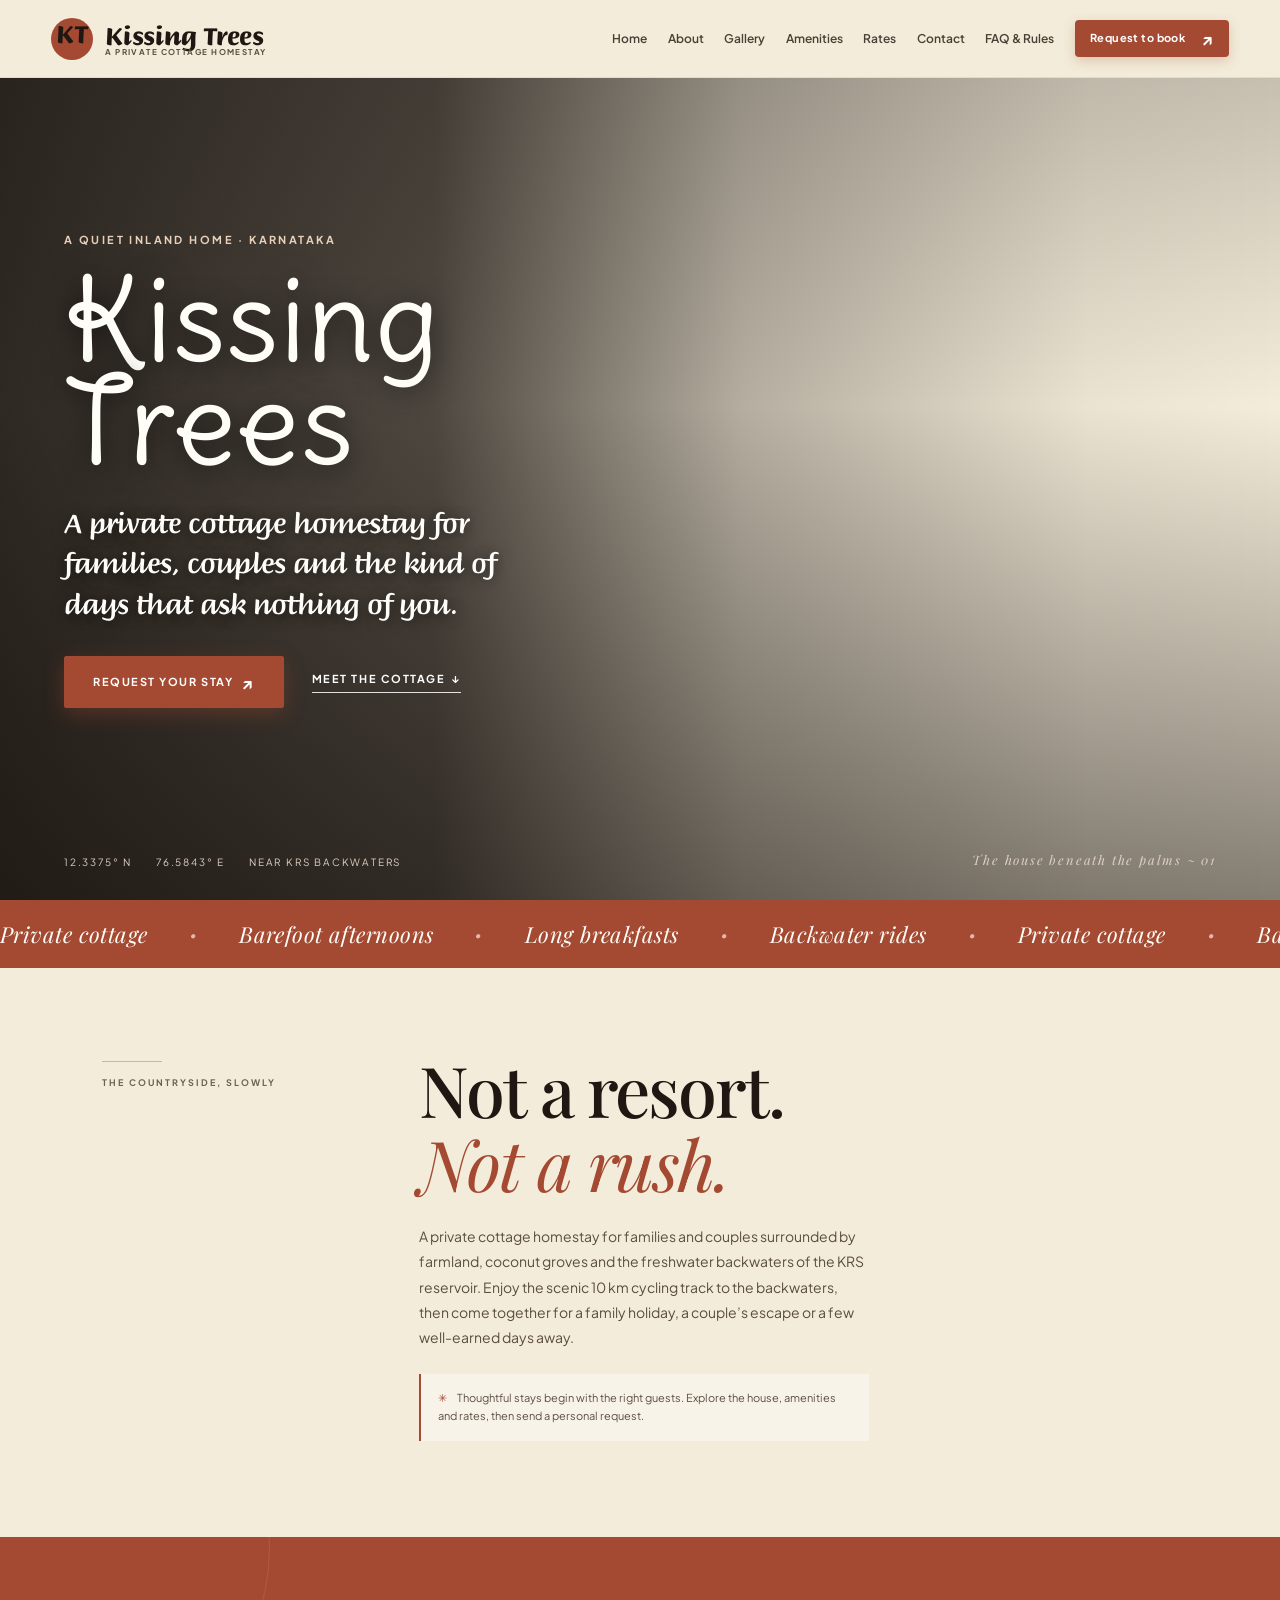
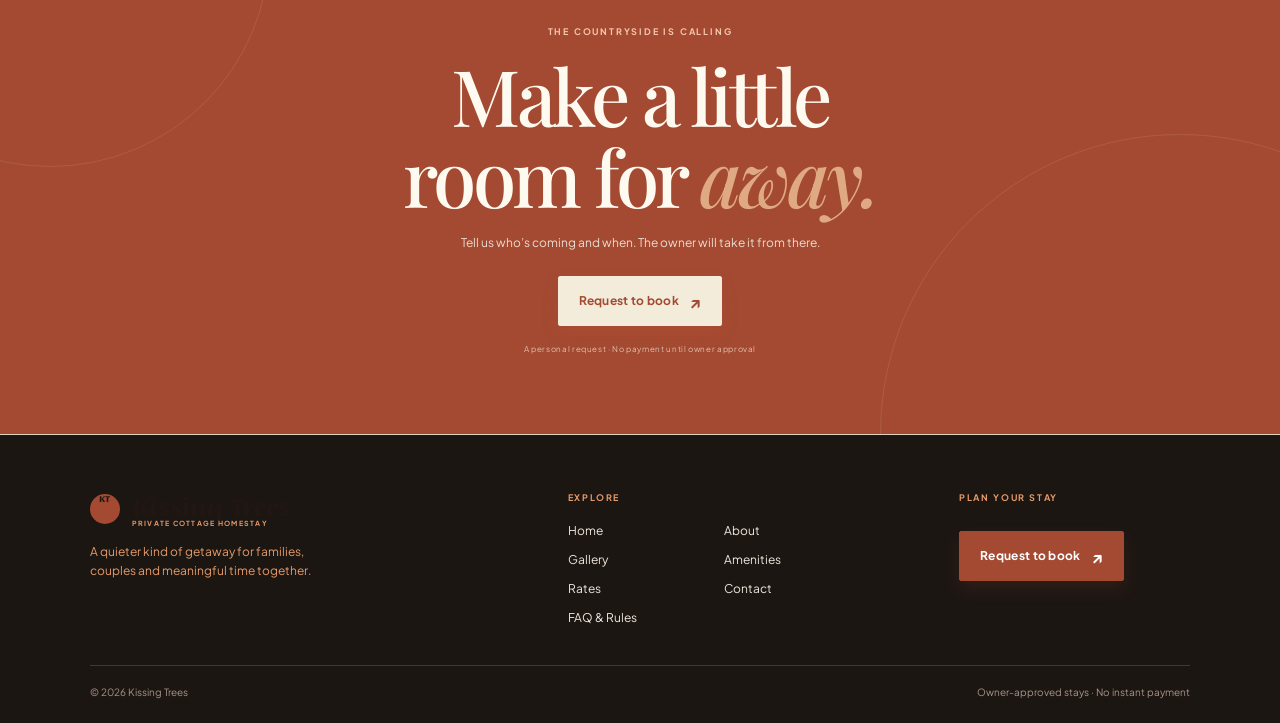
==== index.html @ becfa6dc "Fix Trees branding across headers Co-authored-by: Copilot <223556219+Copilot@users.noreply.github.co" ====
<!doctype html>
<html lang="en">
  <head>
    <meta charset="utf-8" />
    <meta name="viewport" content="width=device-width,initial-scale=1" />
    <meta name="theme-color" content="#f3ecda" />
    <meta
      name="description"
      content="Kissing Trees is a peaceful cottage homestay near Dornahalli, KR Nagar, Mysuru, surrounded by farmland, coconut groves and the KRS backwaters."
    />
    <meta name="robots" content="index, follow, max-image-preview:large" />
    <meta property="og:type" content="website" />
    <meta property="og:title" content="Kissing Trees Cottage Homestay" />
    <meta
      property="og:description"
      content="A quiet inland cottage homestay near Dornahalli and the KRS backwaters in Mysuru district, Karnataka."
    />
    <meta
      property="og:image"
      content="assets/property-photos/house-exterior.jpeg"
    />
    <meta name="twitter:card" content="summary_large_image" />
    <meta name="twitter:title" content="Kissing Trees Cottage Homestay" />
    <meta
      name="twitter:description"
      content="A quiet inland cottage homestay near Dornahalli and the KRS backwaters."
    />
    <title>
      Kissing Trees — A Private Cottage Homestay for Families &amp; Couples
    </title>
    <link rel="preconnect" href="https://fonts.googleapis.com" />
    <link rel="preconnect" href="https://fonts.gstatic.com" crossorigin />
    <link
      href="https://fonts.googleapis.com/css2?family=Briem+Hand:wght@300;400;500;600;700;800;900&family=Delius+Swash+Caps&family=Plus+Jakarta+Sans:ital,wght@0,300..800;1,300..800&family=Playfair+Display:ital,wght@0,400..900;1,400..900&display=swap"
      rel="stylesheet"
    />
    <link rel="stylesheet" href="css/style.css" />
    <script type="application/ld+json">
      {
        "@context": "https://schema.org",
        "@type": "LodgingBusiness",
        "name": "Kissing Trees",
        "description": "A cottage homestay near Dornahalli, KR Nagar, Mysuru district, Karnataka.",
        "url": "index.html",
        "image": "assets/property-photos/house-exterior.jpeg",
        "address": {
          "@type": "PostalAddress",
          "addressLocality": "KR Nagar",
          "addressRegion": "Karnataka",
          "addressCountry": "IN"
        },
        "sameAs": ["https://www.facebook.com/kissingtrees"]
      }
    </script>
  </head>
  <body class="home-page">
    <header class="topbar">
      <a class="wordmark" href="index.html" aria-label="Kissing Trees home">
        <span class="wordmark-icon">KT</span>
        <span class="wordmark-text">
          <span class="wordmark-name">Kissing Trees</span>
          <small>A PRIVATE COTTAGE HOMESTAY</small>
        </span>
      </a>
      <nav class="main-nav">
        <a href="index.html">Home</a>
        <a href="about.html">About</a>
        <a href="gallery.html">Gallery</a>
        <a href="amenities.html">Amenities</a>
        <a href="pricing.html">Rates</a>
        <a href="contact.html">Contact</a>
        <a href="faq.html">FAQ &amp; Rules</a>
        <a class="nav-cta" href="booking.html">
          Request to book
          <span>↗</span>
        </a>
      </nav>
    </header>
    <main>
      <section class="home-hero" aria-label="Kissing Trees sanctuary">
        <div class="hero-left-content">
          <p class="hero-eyebrow">A QUIET INLAND HOME · KARNATAKA</p>
          <h1 class="hero-brand-heading">
            Kissing<br />Trees
          </h1>
          <p class="hero-tagline">
            A private cottage homestay for families, couples and the kind of days that ask nothing of you.
          </p>
          <div class="hero-actions">
            <a class="button button-terracotta" href="booking.html">
              REQUEST YOUR STAY
              <span>↗</span>
            </a>
            <a class="text-link-underline" href="#the-countryside">
              MEET THE COTTAGE
              <span>↓</span>
            </a>
          </div>
        </div>

        <div class="hero-meta-strip">
          <div class="hero-coords">
            <span>12.3375° N</span>
            <span>76.5843° E</span>
            <span>NEAR KRS BACKWATERS</span>
          </div>
          <div class="hero-index-label">
            The house beneath the palms ~ 01
          </div>
        </div>
      </section>

      <!-- Infinite Moving Terracotta Ribbon -->
      <section class="terracotta-ribbon" aria-label="Kissing Trees highlights">
        <div class="ribbon-marquee">
          <div class="ribbon-track">
            <div class="ribbon-group">
              <span>Private cottage</span>
              <span class="ribbon-dot">•</span>
              <span>Barefoot afternoons</span>
              <span class="ribbon-dot">•</span>
              <span>Long breakfasts</span>
              <span class="ribbon-dot">•</span>
              <span>Backwater rides</span>
              <span class="ribbon-dot">•</span>
            </div>
            <div class="ribbon-group" aria-hidden="true">
              <span>Private cottage</span>
              <span class="ribbon-dot">•</span>
              <span>Barefoot afternoons</span>
              <span class="ribbon-dot">•</span>
              <span>Long breakfasts</span>
              <span class="ribbon-dot">•</span>
              <span>Backwater rides</span>
              <span class="ribbon-dot">•</span>
            </div>
            <div class="ribbon-group" aria-hidden="true">
              <span>Private cottage</span>
              <span class="ribbon-dot">•</span>
              <span>Barefoot afternoons</span>
              <span class="ribbon-dot">•</span>
              <span>Long breakfasts</span>
              <span class="ribbon-dot">•</span>
              <span>Backwater rides</span>
              <span class="ribbon-dot">•</span>
            </div>
            <div class="ribbon-group" aria-hidden="true">
              <span>Private cottage</span>
              <span class="ribbon-dot">•</span>
              <span>Barefoot afternoons</span>
              <span class="ribbon-dot">•</span>
              <span>Long breakfasts</span>
              <span class="ribbon-dot">•</span>
              <span>Backwater rides</span>
              <span class="ribbon-dot">•</span>
            </div>
          </div>
        </div>
      </section>

      <section class="intro-band" id="the-countryside">
        <div class="intro-side">
          <div class="side-rule"></div>
          <span class="side-label">THE COUNTRYSIDE, SLOWLY</span>
        </div>
        <div class="intro-main">
          <h2>
            Not a resort.
            <br />
            <em>Not a rush.</em>
          </h2>
          <div class="intro-copy">
            <p class="intro-lead">
              A private cottage homestay for families and couples surrounded by
              farmland, coconut groves and the freshwater backwaters of the KRS
              reservoir. Enjoy the scenic 10 km cycling track to the backwaters,
              then come together for a family holiday, a couple’s escape or a few
              well-earned days away.
            </p>
            <p class="quiet-note">
              <span class="tiny-sun">✳</span>
              Thoughtful stays begin with the right guests. Explore the house,
              amenities and rates, then send a personal request.
            </p>
          </div>
        </div>
      </section>

      <section class="closing-cta">
        <div class="cta-orbit orbit-one"></div>
        <div class="cta-orbit orbit-two"></div>
        <p class="eyebrow">THE COUNTRYSIDE IS CALLING</p>
        <h2>
          Make a little
          <br />
          room for
          <em>away.</em>
        </h2>
        <p>Tell us who’s coming and when. The owner will take it from there.</p>
        <a class="button button-cream" href="booking.html">
          Request to book
          <span>↗</span>
        </a>
        <span class="cta-footnote">
          A personal request · No payment until owner approval
        </span>
      </section>
    </main>
    <footer class="site-footer">
      <div class="footer-main">
        <div class="footer-brand">
          <a class="wordmark" href="index.html">
            <span class="wordmark-icon">KT</span>
            <span class="wordmark-text">
              Kissing Trees
              <small>PRIVATE COTTAGE HOMESTAY</small>
            </span>
          </a>
          <p class="footer-tagline">
            A quieter kind of getaway for families, couples and meaningful time
            together.
          </p>
        </div>
        <div>
          <span class="footer-heading">EXPLORE</span>
          <nav class="footer-links">
            <a href="index.html">Home</a>
            <a href="about.html">About</a>
            <a href="gallery.html">Gallery</a>
            <a href="amenities.html">Amenities</a>
            <a href="pricing.html">Rates</a>
            <a href="contact.html">Contact</a>
            <a href="faq.html">FAQ &amp; Rules</a>
          </nav>
        </div>
        <div class="footer-contact">
          <span class="footer-heading">PLAN YOUR STAY</span>
          <a class="button" href="booking.html">
            Request to book
            <span>↗</span>
          </a>
        </div>
      </div>
      <div class="footer-bottom">
        <span>© 2026 Kissing Trees</span>
        <span>Owner-approved stays · No instant payment</span>
      </div>
    </footer>
    <script src="js/data.js"></script>
    <script src="js/main.js"></script>
  </body>
</html>
---- css/style.css ----
﻿@import url('https://fonts.googleapis.com/css2?family=Briem+Hand:wght@300;400;500;600;700;800;900&family=Delius+Swash+Caps&family=Plus+Jakarta+Sans:ital,wght@0,300..800;1,300..800&family=Playfair+Display:ital,wght@0,400..900;1,400..900&display=swap');

:root {
  /* Exact Match to Client Reference: Terracotta & Sand Linen */
  --brand: #a44a32;
  --brand-hover: #b8543a;
  --brand-gold: #d99b43;
  --brand-dark: #201713;
  --pine: #a44a32;
  --jade: #b8543a;
  --foam: #f3ecda;
  --sand: #ede4d0;
  --paper: #ffffff;
  --ink: #201713;
  --muted: #6e6054;
  --line: #ded2be;
  --clay: #a44a32;
  --shadow: 0 18px 50px rgba(32, 23, 19, 0.08);
  --serif: "Playfair Display", Georgia, serif;
  --sans: "Plus Jakarta Sans", "DM Sans", -apple-system, BlinkMacSystemFont, "Segoe UI", sans-serif;
  --font-delius: "Delius Swash Caps", cursive;
  --font-briem: "Briem Hand", cursive;
}
* {
  box-sizing: border-box;
}
html {
  scroll-behavior: smooth;
  scroll-padding-top: 90px;
}
body {
  margin: 0;
  background: var(--foam);
  color: var(--ink);
  font: 15px/1.65 var(--sans);
  -webkit-font-smoothing: antialiased;
}
a {
  color: inherit;
  text-decoration: none;
}
button,
input,
select,
textarea {
  font: inherit;
}
::selection {
  background: #f7d5c4;
  color: #431e13;
}
.topbar {
  height: 78px;
  padding: 0 clamp(20px, 4vw, 70px);
  display: flex;
  align-items: center;
  justify-content: space-between;
  gap: 20px;
  background: #f3ecda;
  border-bottom: 1px solid rgba(164, 74, 50, 0.12);
  position: sticky;
  top: 0;
  z-index: 100;
}
.wordmark {
  display: flex;
  align-items: center;
  gap: 12px;
  color: #201713;
  text-decoration: none;
}
.wordmark-icon {
  width: 42px;
  height: 42px;
  border-radius: 50%;
  background: #a44a32;
  color: #ffffff;
  display: grid;
  place-items: center;
  font-family: var(--serif);
  font-size: 14px;
  font-weight: 700;
  letter-spacing: 0.06em;
  flex-shrink: 0;
}
.wordmark-text,
.wordmark > span {
  display: flex;
  flex-direction: column;
  font-family: var(--font-briem) !important;
  font-size: 26px;
  font-weight: 700;
  line-height: 1.05;
  letter-spacing: -0.01em;
  color: #201713;
}
.wordmark-name {
  display: inline;
}
.wordmark small {
  display: block;
  font-family: var(--sans) !important;
  color: #5a4b41;
  font-size: 8px;
  letter-spacing: 0.18em;
  font-weight: 700;
  margin-top: 1px;
  text-transform: uppercase;
}
.main-nav {
  display: flex;
  align-items: center;
  gap: clamp(10px, 1.6vw, 24px);
}
.main-nav a {
  font-size: 12px;
  font-weight: 600;
  color: #4a3e35;
  transition: color 0.2s;
  white-space: nowrap;
}
.main-nav a:hover {
  color: #a44a32;
}
.main-nav .nav-cta {
  padding: 9px 15px;
  background: #a44a32;
  color: #ffffff !important;
  font-size: 11px;
  font-weight: 700;
  letter-spacing: 0.04em;
  border-radius: 4px;
  box-shadow: 0 4px 12px rgba(164, 74, 50, 0.25);
  display: inline-flex;
  align-items: center;
  gap: 6px;
  transition: background 0.2s, transform 0.2s, box-shadow 0.2s;
}
.main-nav .nav-cta:hover {
  background: #b8543a;
  transform: translateY(-1px);
  box-shadow: 0 6px 16px rgba(164, 74, 50, 0.35);
}
.nav-cta span,
.button span {
  margin-left: 10px;
  font-size: 17px;
  line-height: 0;
}
.button {
  display: inline-flex;
  align-items: center;
  justify-content: center;
  padding: 14px 20px;
  background: var(--pine);
  color: #fff !important;
  font-size: 12px;
  font-weight: 700;
  letter-spacing: 0.025em;
  border: 1px solid var(--pine);
  border-radius: 2px;
  transition:
    background 0.2s,
    transform 0.2s,
    box-shadow 0.2s;
  box-shadow: 0 8px 18px #c85a321e;
}
.button:hover {
  background: var(--jade);
  border-color: var(--jade);
  transform: translateY(-2px);
  box-shadow: 0 12px 24px #c85a322a;
}
.eyebrow {
  font-size: 9px;
  letter-spacing: 0.2em;
  font-weight: 700;
  color: var(--jade);
  margin: 0 0 16px;
}
.muted {
  color: var(--muted);
}
h1,
h2,
h3,
p {
  margin-top: 0;
}
h1,
h2 {
  font-family: var(--serif);
  font-weight: 500;
  letter-spacing: -0.045em;
  line-height: 1.04;
  color: var(--pine);
}
h1 em,
h2 em {
  font-weight: 500;
  color: var(--clay);
}
h2 {
  font-size: clamp(36px, 5vw, 59px);
  margin-bottom: 0;
}
h3 {
  font-weight: 600;
  letter-spacing: -0.03em;
}
.section-shell {
  max-width: 1240px;
  margin: 0 auto;
  padding-left: clamp(22px, 7vw, 100px);
  padding-right: clamp(22px, 7vw, 100px);
}
/* ============================================================
   HOME HERO â€” EXACT CLIENT REFERENCE REPLICA
   ============================================================ */
.home-hero {
  position: relative;
  width: 100%;
  min-height: calc(100vh - 78px);
  display: flex;
  flex-direction: column;
  justify-content: space-between;
  align-items: flex-start;
  text-align: left;
  padding: clamp(50px, 8vh, 90px) clamp(24px, 5vw, 80px) 30px;
  background-image:
    linear-gradient(90deg, rgba(20, 14, 10, 0.88) 0%, rgba(20, 14, 10, 0.74) 34%, rgba(20, 14, 10, 0.28) 58%, rgba(20, 14, 10, 0.04) 85%, transparent 100%),
    linear-gradient(180deg, rgba(20, 14, 10, 0.2) 0%, transparent 40%, rgba(20, 14, 10, 0.5) 100%),
    url('../assets/property-photos/house-exterior.jpeg');
  background-size: cover;
  background-position: center 60%;
  background-repeat: no-repeat;
  color: #ffffff;
  box-sizing: border-box;
  overflow: hidden;
}
.hero-left-content {
  position: relative;
  z-index: 2;
  max-width: 540px;
  margin: auto 0;
}
.hero-eyebrow {
  font-size: 11px;
  font-weight: 700;
  letter-spacing: 0.22em;
  color: #e8d0ba;
  text-transform: uppercase;
  margin: 0 0 20px;
}
.hero-brand-heading {
  font-family: var(--font-delius) !important;
  font-size: clamp(64px, 9.5vw, 115px);
  font-weight: 400;
  line-height: 0.90;
  color: #fffdf8;
  margin: 0 0 24px;
  text-shadow: 0 4px 28px rgba(0, 0, 0, 0.6);
  letter-spacing: 0.01em;
}
.hero-tagline {
  font-family: var(--font-briem) !important;
  font-size: clamp(21px, 2.5vw, 28px);
  font-weight: 500;
  line-height: 1.45;
  color: #fffdfa;
  max-width: 480px;
  margin: 0 0 34px;
  text-shadow: 0 2px 14px rgba(0, 0, 0, 0.5);
}
.hero-actions {
  display: flex;
  align-items: center;
  gap: 28px;
  margin-bottom: 20px;
}
.button-terracotta {
  background: #a44a32;
  color: #ffffff !important;
  padding: 16px 28px;
  font-size: 11px;
  font-weight: 700;
  letter-spacing: 0.14em;
  text-transform: uppercase;
  border-radius: 2px;
  border: 1px solid #a44a32;
  box-shadow: 0 6px 20px rgba(164, 74, 50, 0.35);
  display: inline-flex;
  align-items: center;
  justify-content: center;
  transition: background 0.2s, transform 0.2s, box-shadow 0.2s;
  cursor: pointer;
}
.button-terracotta span {
  margin-left: 8px;
}
.button-terracotta:hover {
  background: #b8543a;
  transform: translateY(-2px);
  box-shadow: 0 10px 24px rgba(164, 74, 50, 0.45);
}
.text-link-underline {
  color: #ffffff;
  font-size: 11px;
  font-weight: 700;
  letter-spacing: 0.14em;
  text-transform: uppercase;
  border-bottom: 1.5px solid rgba(255, 255, 255, 0.85);
  padding-bottom: 4px;
  display: inline-flex;
  align-items: center;
  gap: 6px;
  transition: opacity 0.2s, border-color 0.2s;
}
.text-link-underline:hover {
  opacity: 0.85;
  border-color: #e8d0ba;
}
.hero-meta-strip {
  position: relative;
  z-index: 2;
  width: 100%;
  display: flex;
  justify-content: space-between;
  align-items: flex-end;
  padding-top: 40px;
  color: #ded0c4;
  font-size: 10px;
  letter-spacing: 0.18em;
  box-sizing: border-box;
}
.hero-coords {
  display: flex;
  gap: 24px;
  text-transform: uppercase;
}
.hero-index-label {
  font-family: var(--serif);
  font-style: italic;
  font-size: 13px;
  color: #ded0c4;
}

/* ============================================================
   TERRACOTTA RIBBON â€” CLIENT REFERENCE REPLICA
   ============================================================ */
.terracotta-ribbon {
  width: 100%;
  background: #a44a32;
  padding: 16px 0;
  overflow: hidden;
  position: relative;
  box-sizing: border-box;
}
.ribbon-marquee {
  width: 100%;
  overflow: hidden;
  display: flex;
}
.ribbon-track {
  display: flex;
  width: max-content;
  will-change: transform;
  animation: ribbonScroll 24s linear infinite;
}
.ribbon-track:hover {
  animation-play-state: paused;
}
.ribbon-group {
  display: flex;
  align-items: center;
  gap: clamp(18px, 3.5vw, 42px);
  padding-right: clamp(18px, 3.5vw, 42px);
  font-family: var(--serif);
  font-style: italic;
  font-size: clamp(17px, 1.8vw, 22px);
  color: #fffdf8;
  white-space: nowrap;
  flex-shrink: 0;
  letter-spacing: 0.02em;
}
.ribbon-dot {
  color: #f7d5c4;
  font-size: 15px;
  opacity: 0.8;
}

@keyframes ribbonScroll {
  0% {
    transform: translateX(0);
  }
  100% {
    transform: translateX(-50%);
  }
}

/* ============================================================
   INTRO BAND â€” NOT A RESORT. NOT A RUSH.
   ============================================================ */
.intro-band {
  background: #f3ecda;
  padding: 85px clamp(24px, 8vw, 120px);
  display: grid;
  grid-template-columns: 240px 1fr;
  gap: clamp(30px, 6vw, 80px);
  align-items: start;
}
.intro-side {
  padding-top: 8px;
}
.side-rule {
  width: 60px;
  height: 1px;
  background: #c5b8a5;
  margin-bottom: 14px;
}
.side-label {
  font-size: 9px;
  letter-spacing: 0.22em;
  font-weight: 700;
  color: #6e6054;
  text-transform: uppercase;
  display: block;
}
.intro-main h2 {
  font-family: var(--serif);
  font-size: clamp(42px, 5.8vw, 70px);
  font-weight: 500;
  line-height: 1.05;
  color: #201713;
  margin: 0 0 24px;
  letter-spacing: -0.03em;
}
.intro-main h2 em {
  font-style: italic;
  font-weight: 400;
  color: #a44a32;
}
.intro-lead {
  font-size: 14px;
  line-height: 1.8;
  color: #5c4d42;
  max-width: 620px;
  margin: 0 0 24px;
}
.quiet-note {
  background: #ede4d0;
  border-left: 2px solid #a44a32;
  padding: 16px 20px;
  font-size: 12px;
  color: #54453b;
  max-width: 580px;
}
/* legacy styles removed */
.intro-copy {
  align-self: center;
  color: var(--muted);
  font-size: 13px;
  max-width: 450px;
}
.quiet-note {
  padding: 15px 17px;
  border-left: 2px solid var(--clay);
  background: #f8f3e8;
  color: #5e4e44;
  font-size: 11px;
}
.tiny-sun {
  color: var(--clay);
  margin-right: 8px;
}
.photo-section {
  padding-top: 92px;
  padding-bottom: 100px;
}
.section-head {
  display: flex;
  align-items: flex-end;
  justify-content: space-between;
  gap: 30px;
  margin-bottom: 32px;
}
.section-head > p,
.section-head > span {
  font-size: 11px;
  color: var(--muted);
  text-align: right;
}
.section-head h2 {
  font-size: clamp(38px, 5.5vw, 62px);
}
.editorial-gallery {
  display: grid;
  grid-template-columns: 1.2fr 0.8fr 1fr;
  grid-template-rows: 205px 205px;
  grid-auto-rows: 205px;
  gap: 12px;
}
.gallery-tile {
  position: relative;
  isolation: isolate;
  overflow: hidden;
  display: flex;
  align-items: flex-end;
  padding: 14px;
  color: white;
  font-size: 9px;
  letter-spacing: 0.05em;
  background: #cfa38b;
}
.gallery-tile img {
  position: absolute;
  z-index: 0;
  inset: 0;
  width: 100%;
  height: 100%;
  object-fit: cover;
  transition: transform 0.35s ease;
}
.gallery-tile:hover img {
  transform: scale(1.04);
}
.gallery-tile:focus-visible {
  outline: 3px solid var(--clay);
  outline-offset: -3px;
}
.gallery-tile:before {
  content: "";
  position: absolute;
  z-index: 1;
  inset: 0;
  background: linear-gradient(180deg, transparent 45%, #1c1613aa);
}
.gallery-tile > span {
  position: relative;
  z-index: 2;
}
.tile-courtyard {
  grid-row: span 2;
  background: linear-gradient(
    145deg,
    #d8b991 0 18%,
    #e5c3b3 19% 48%,
    #ba6544 49% 75%,
    #6b3f2e
  );
}
.tile-living {
  background: linear-gradient(140deg, #d9c6a9, #c89578 55%, #8c4c34);
}
.tile-garden {
  background: linear-gradient(140deg, #e5cdb0, #d99966 52%, #9e5334);
}
.tile-sunset {
  background: linear-gradient(145deg, #f2c899, #df7b54 50%, #9e4b30);
}
.tile-bedroom {
  background: linear-gradient(140deg, #e5d9c4, #c99c85 55%, #884b36);
}
.tile-dining {
  background: linear-gradient(140deg, #e6cda6, #bb8864 55%, #7e4431);
}
.tile-living:after,
.tile-bedroom:after,
.tile-dining:after {
  display: none;
}
.sample-stamp {
  font-size: 8px !important;
  letter-spacing: 0.1em;
  color: #946841 !important;
  font-weight: 700;
}
.amenity-section {
  background: #f3eae0;
  padding: 82px 0;
}
.amenity-layout {
  display: grid;
  grid-template-columns: 0.8fr 1.2fr;
  gap: 8vw;
  align-items: center;
}
.amenity-intro h2 {
  font-size: clamp(42px, 5vw, 60px);
  margin-bottom: 18px;
}
.amenity-intro p:not(.eyebrow) {
  font-size: 12px;
}
.sample-stamp {
  display: inline-block;
  margin-top: 20px;
  padding: 7px 9px;
  border: 1px solid #c9b899;
}
.amenity-grid {
  display: grid;
  grid-template-columns: repeat(3, 1fr);
  gap: 10px;
}
.amenity-grid .card {
  min-height: 125px;
  display: flex;
  flex-direction: column;
  justify-content: flex-end;
  background: #f8f5ed;
  border: 1px solid #dcd8c8;
  border-radius: 2px;
  padding: 15px;
  box-shadow: none;
}
.amenity-grid .ic {
  font-size: 20px;
}
.amenity-grid b {
  font-size: 11px;
  line-height: 1.3;
}
.rate-section {
  padding-top: 90px;
  padding-bottom: 95px;
}
.rate-grid {
  display: grid;
  grid-template-columns: repeat(3, 1fr);
  gap: 12px;
}
.rate-card {
  min-height: 173px;
  display: grid;
  grid-template-columns: 1fr auto;
  grid-template-rows: auto 1fr auto;
  align-items: end;
  position: relative;
  padding: 21px;
  background: var(--paper);
  border: 1px solid var(--line);
}
.featured-rate {
  background: #fdf5ed;
  border-color: #ebd3be;
}
.rate-no {
  grid-column: 1/-1;
  align-self: start;
  font: italic 14px var(--serif);
  color: var(--clay);
}
.rate-card small {
  color: var(--muted);
  font-size: 8px;
  letter-spacing: 0.15em;
}
.rate-card h3 {
  font: 500 20px var(--serif);
  color: var(--pine);
  margin: 3px 0 0;
}
.rate-card strong {
  font: 500 23px var(--serif);
  color: var(--pine);
  text-align: right;
}
.rate-unit {
  grid-column: 1/-1;
  font-size: 8px;
  letter-spacing: 0.1em;
  color: var(--muted);
  text-transform: uppercase;
}
.price-note {
  display: flex;
  align-items: center;
  gap: 14px;
  padding: 15px 18px;
  margin-top: 12px;
  background: #eee9db;
  color: #6c594f;
  font-size: 10px;
}
.price-note p {
  margin: 0;
}
.note-symbol {
  color: var(--jade);
  font-size: 17px;
}
.rules-section {
  display: grid;
  grid-template-columns: 0.85fr 1.15fr;
  gap: 10vw;
  padding: 86px clamp(25px, 13vw, 180px);
  background: #f6ede3;
}
.rules-aside h2 {
  font-size: clamp(42px, 6vw, 67px);
  margin-bottom: 18px;
}
.rules-aside > p:not(.eyebrow) {
  font-size: 12px;
  color: #6c594f;
  margin-bottom: 22px;
}
.rules-list article {
  display: grid;
  grid-template-columns: 34px 1fr;
  gap: 12px;
  padding: 14px 0;
  border-bottom: 1px solid #e5d4c3;
}
.rules-list article:first-child {
  padding-top: 0;
}
.rules-list article > span {
  font: italic 13px var(--serif);
  color: var(--clay);
}
.rules-list p {
  font-size: 12px;
  margin: 0;
  color: #5e4e44;
}
.booking-steps {
  padding-top: 93px;
  padding-bottom: 98px;
}
.booking-steps .section-head > p {
  max-width: 220px;
  text-align: left;
}
.step-line {
  display: grid;
  grid-template-columns: repeat(3, 1fr);
  gap: 25px;
  position: relative;
}
.step-line:before {
  content: "";
  height: 1px;
  position: absolute;
  left: 9px;
  right: 20%;
  top: 17px;
  background: #e5d4c3;
}
.step-line article {
  position: relative;
  padding-top: 45px;
}
.step-number {
  position: absolute;
  top: 0;
  left: 0;
  width: 35px;
  height: 35px;
  display: grid;
  place-items: center;
  border-radius: 50%;
  background: var(--foam);
  border: 1px solid #d9b89f;
  color: var(--pine);
  font: italic 12px var(--serif);
}
.step-line h3 {
  font: 500 19px var(--serif);
  color: var(--pine);
  margin: 0 0 8px;
}
.step-line p {
  font-size: 11px;
  color: var(--muted);
  max-width: 260px;
}
.faq-section {
  background: #eae6d9;
  padding: 80px 0;
}
.faq-layout {
  display: grid;
  grid-template-columns: 0.8fr 1.2fr;
  gap: 9vw;
}
.faq-layout h2 {
  font-size: clamp(40px, 5.4vw, 62px);
}
.faq-list details {
  border: 1px solid transparent;
  border-bottom-color: var(--line);
  border-radius: 4px;
  padding: 0 18px;
  margin: 0;
  background: rgba(255, 253, 248, 0.42);
  transition:
    background 0.2s ease,
    border-color 0.2s ease,
    transform 0.2s ease;
}
.faq-list summary {
  display: flex;
  align-items: center;
  gap: 20px;
  list-style: none;
  cursor: pointer;
  min-height: 68px;
  font-size: 13px;
  font-weight: 650;
  color: var(--pine);
}
.faq-list summary::-webkit-details-marker {
  display: none;
}
.faq-list .faq-number {
  flex: 0 0 28px;
  color: var(--clay);
  font: italic 15px var(--serif);
}
.faq-list .faq-question {
  flex: 1;
}
.faq-list .faq-toggle {
  color: var(--clay);
  font-size: 23px;
  font-weight: 400;
  line-height: 1;
  transition: transform 0.2s ease;
}
.faq-list details[open] {
  border-color: #d7d2c4;
  background: var(--paper);
  transform: translateX(4px);
}
.faq-list details[open] .faq-toggle {
  transform: rotate(45deg);
}
.faq-list details:not([open]):hover {
  border-color: #d7d2c4;
  background: rgba(255, 253, 248, 0.8);
}
.faq-list details p {
  max-width: 520px;
  margin: -2px 48px 20px;
  font-size: 12px;
  line-height: 1.8;
  color: var(--muted);
}
.guest-notes {
  padding-top: 85px;
  padding-bottom: 90px;
}
.review-grid {
  display: grid;
  grid-template-columns: repeat(3, 1fr);
  gap: 13px;
}
.review-grid blockquote {
  margin: 0;
  padding: 22px;
  background: var(--paper);
  border-top: 2px solid #c85a32;
  min-height: 160px;
}
.review-grid blockquote > span {
  font-size: 9px;
  letter-spacing: 0.18em;
  color: #b17c51;
}
.review-grid blockquote p {
  font: 500 17px/1.45 var(--serif);
  color: var(--pine);
  margin: 17px 0;
}
.review-grid cite {
  font-style: normal;
  font-size: 9px;
  color: var(--muted);
}
.location-section {
  display: grid;
  grid-template-columns: 1fr 1fr;
  background: #f5ece2;
  min-height: 400px;
}
.map-art {
  position: relative;
  overflow: hidden;
  min-height: 350px;
  background:
    radial-gradient(ellipse at 76% 18%, #f5e4b9 0 8%, transparent 9%),
    linear-gradient(155deg, #dfc3a9, #7aafa0 55%, #468b81);
}
.map-art:before,
.map-art:after {
  content: "";
  position: absolute;
  border-radius: 50%;
  background: #e6d4b1;
  transform: rotate(-15deg);
}
.map-art:before {
  width: 120%;
  height: 48%;
  left: -16%;
  bottom: -14%;
}
.map-art:after {
  width: 95%;
  height: 17%;
  left: -5%;
  bottom: 21%;
  background: #ffffff4d;
}
.map-label,
.map-water,
.map-pin,
.map-path {
  position: absolute;
  z-index: 1;
}
.map-label {
  top: 23px;
  left: 25px;
  padding: 6px 9px;
  background: #fffdf0c9;
  color: var(--pine);
  font-size: 8px;
  letter-spacing: 0.12em;
}
.map-water {
  right: 23px;
  top: 48%;
  color: #f8eee4b8;
  font: italic 11px var(--serif);
  letter-spacing: 0.16em;
}
.map-path {
  height: 150px;
  width: 120px;
  left: 53%;
  top: 31%;
  border: 1px dashed #fffdf0;
  transform: rotate(29deg);
  border-radius: 55%;
}
.map-pin {
  left: 51%;
  top: 43%;
  width: 30px;
  height: 30px;
  display: grid;
  place-items: center;
  border-radius: 50% 50% 50% 0;
  transform: rotate(-45deg);
  background: var(--pine);
  color: white;
  font-size: 8px;
}
.map-pin::first-letter {
  transform: rotate(45deg);
}
.location-copy {
  align-self: center;
  padding: 56px clamp(30px, 8vw, 100px);
}
.location-copy h2 {
  font-size: clamp(37px, 5vw, 57px);
  margin-bottom: 19px;
}
.location-copy > p:not(.eyebrow) {
  max-width: 360px;
  font-size: 12px;
  color: #645348;
}
.contact-line {
  display: grid;
  gap: 4px;
  margin-top: 25px;
  padding-top: 16px;
  border-top: 1px solid #e5d4c3;
}
.contact-line span {
  font-size: 8px;
  letter-spacing: 0.16em;
  color: var(--muted);
}
.contact-line strong {
  font-size: 11px;
  color: var(--pine);
}
.closing-cta {
  position: relative;
  isolation: isolate;
  overflow: hidden;
  text-align: center;
  padding: 88px 20px 78px;
  background: var(--pine);
  color: #f7eee6;
}
.closing-cta .eyebrow {
  color: #f4c7ab;
}
.closing-cta h2 {
  font-size: clamp(47px, 7vw, 78px);
  color: #fffaf0;
  margin-bottom: 15px;
}
.closing-cta h2 em {
  color: #dfaa83;
}
.closing-cta > p:not(.eyebrow) {
  font-size: 12px;
  color: #ebdcd0;
}
.button-cream {
  margin-top: 12px;
  background: var(--foam);
  border-color: var(--foam);
  color: var(--pine) !important;
}
.button-cream:hover {
  background: #fff;
}
.cta-footnote {
  display: block;
  margin-top: 17px;
  color: #debfa9;
  font-size: 8px;
  letter-spacing: 0.08em;
}
.cta-orbit {
  position: absolute;
  z-index: -1;
  border: 1px solid #ffffff18;
  border-radius: 50%;
  width: 440px;
  height: 440px;
  left: -170px;
  top: -210px;
}
.orbit-two {
  left: auto;
  right: -200px;
  top: auto;
  bottom: -300px;
  width: 600px;
  height: 600px;
}
.site-footer {
  min-height: 86px;
  display: flex;
  align-items: center;
  justify-content: space-between;
  gap: 18px;
  padding: 18px clamp(20px, 5vw, 78px);
  background: #f0ede2;
  border-top: 1px solid var(--line);
  color: var(--muted);
  font-size: 9px;
}
.site-footer .wordmark {
  font-size: 13px;
}
.site-footer .wordmark-icon {
  width: 30px;
  height: 30px;
  font-size: 9px;
}
.site-footer .wordmark small {
  font-size: 7px;
}
/* Booking flow */
.form-page,
.admin-page {
  min-height: 100vh;
}
.booking-main {
  max-width: 1180px;
  margin: auto;
  padding: 30px clamp(20px, 5vw, 65px) 80px;
}
.booking-topline {
  display: flex;
  justify-content: space-between;
  gap: 15px;
  padding: 4px 0 25px;
  border-bottom: 1px solid var(--line);
}
.back-link {
  font-size: 8px;
  font-weight: 700;
  letter-spacing: 0.15em;
  color: var(--muted);
}
.back-link span {
  padding: 0 7px;
  color: var(--clay);
}
.demo-tag {
  font-size: 8px;
  letter-spacing: 0.1em;
  color: #8d744d;
}
.booking-layout {
  display: grid;
  grid-template-columns: minmax(0, 1.2fr) minmax(260px, 0.8fr);
  gap: clamp(35px, 7vw, 92px);
  padding-top: 37px;
}
.booking-form-panel h1 {
  font-size: clamp(49px, 6vw, 75px);
  margin: 0 0 13px;
}
.booking-lead {
  max-width: 480px;
  font-size: 12px;
  color: var(--muted);
}
.progress-track {
  display: flex;
  gap: 5px;
  margin: 30px 0 8px;
}
.progress-track span {
  height: 3px;
  flex: 1;
  background: #dddacd;
}
.progress-track .progress-active {
  background: var(--jade);
}
.progress-label {
  display: flex;
  justify-content: space-between;
  color: #89776d;
  font-size: 8px;
  letter-spacing: 0.12em;
  margin-bottom: 23px;
}
.booking-form-panel fieldset {
  border: 0;
  padding: 0;
  margin: 0;
  background: transparent;
  box-shadow: none;
}
.booking-form-panel legend {
  display: flex;
  align-items: center;
  gap: 12px;
  padding: 0;
  margin-bottom: 17px;
  font: 500 22px var(--serif);
  color: var(--pine);
}
.legend-number {
  font: italic 12px var(--serif);
  color: var(--clay);
}
.booking-form-panel label {
  display: block;
  font-size: 10px;
  font-weight: 700;
  color: #5e4d43;
  margin: 14px 0;
}
.booking-form-panel input,
.booking-form-panel select,
.booking-form-panel textarea {
  display: block;
  width: 100%;
  margin-top: 6px;
  padding: 11px 12px;
  border: 1px solid #d4d4c9;
  border-radius: 2px;
  background: #fffdf8;
  color: var(--ink);
  font-size: 12px;
}
.booking-form-panel input:focus,
.booking-form-panel select:focus,
.booking-form-panel textarea:focus {
  outline: 2px solid #dc6b3f35;
  border-color: var(--jade);
}
.booking-form-panel .row3 {
  display: grid;
  grid-template-columns: repeat(3, 1fr);
  gap: 12px;
}
.booking-form-panel .row2 {
  display: grid;
  grid-template-columns: repeat(2, 1fr);
  gap: 12px;
}
.booking-form-panel .check {
  display: flex;
  align-items: flex-start;
  gap: 11px;
  margin: 22px 0;
  font-weight: 400;
  line-height: 1.6;
}
.booking-form-panel .check input {
  width: auto;
  margin-top: 3px;
  accent-color: var(--pine);
}
.booking-form-panel .check span {
  font-size: 10px;
  font-weight: 500;
}
.form-next {
  margin-top: 5px;
  min-height: 44px;
}
.privacy-note {
  display: flex;
  gap: 12px;
  align-items: flex-start;
  margin: 20px 0;
  padding: 14px;
  background: #f8eee4;
  color: #645348;
}
.privacy-note > span {
  width: 19px;
  height: 19px;
  flex: 0 0 auto;
  display: grid;
  place-items: center;
  background: #ebd8c8;
  border-radius: 50%;
  font-size: 10px;
  color: var(--pine);
}
.privacy-note p {
  font-size: 9px;
  margin: 0;
}
.label-soft {
  font-size: 9px;
  color: var(--muted);
  font-weight: 400;
}
.form-footnote {
  max-width: 440px;
  margin-top: 20px;
  color: var(--muted);
  font-size: 9px;
}
.result {
  display: none;
  padding: 17px 18px;
  margin: 16px 0;
  border: 1px solid;
  border-radius: 2px;
  font-size: 11px;
  line-height: 1.65;
}
.result.ok,
.result.success-result {
  background: #f8eee4;
  border-color: #e0c2ac;
  color: #543224;
}
.result.block {
  background: #f8ebe5;
  border-color: #d8afa0;
  color: #713f31;
}
.result.review {
  background: #f4eedf;
  border-color: #decca2;
  color: #71571d;
}
.result.success-result {
  font-size: 13px;
}
.booking-aside {
  align-self: start;
  margin-top: 16px;
  background: #f4ece1;
}
.aside-art {
  height: 200px;
  position: relative;
  overflow: hidden;
  background: linear-gradient(
    155deg,
    #e9d4b5 0 25%,
    #e2bfae 26% 48%,
    #b55a38 49% 100%
  );
}
.aside-sun {
  top: 15%;
  right: 21%;
  width: 50px;
  height: 50px;
}
.aside-water {
  position: absolute;
  left: -10%;
  right: -10%;
  bottom: -30%;
  height: 68%;
  border-radius: 50%;
  background: linear-gradient(170deg, #e5d4b3, #b9a17a);
}
.aside-art-label {
  position: absolute;
  left: 15px;
  bottom: 13px;
  padding: 6px 8px;
  color: #fff;
  background: #261a159e;
  font-size: 8px;
  letter-spacing: 0.15em;
}
.aside-content {
  padding: 25px;
}
.aside-content h2 {
  font-size: 33px;
  margin-bottom: 20px;
}
.aside-content ul {
  list-style: none;
  padding: 0;
  margin: 0 0 23px;
}
.aside-content li {
  padding: 9px 0;
  border-bottom: 1px solid #d2d4c7;
  font-size: 10px;
  color: #5e4e44;
}
.aside-content li span {
  margin-right: 10px;
  color: var(--clay);
  font: italic 11px var(--serif);
}
.aside-rule {
  padding: 14px;
  background: #f7f4ec;
}
.aside-rule strong {
  font: 500 15px var(--serif);
  color: var(--pine);
}
.aside-rule p {
  margin: 7px 0 0;
  color: var(--muted);
  font-size: 9px;
}
.aside-content > .text-link {
  display: inline-block;
  margin-top: 18px;
  font-size: 9px;
}
#step2 {
  display: none;
}
#step2[style*="block"] {
  display: block;
}
/* Owner desk */
.dashboard-main {
  max-width: 1320px;
  margin: auto;
  padding: 58px clamp(20px, 5vw, 75px) 70px;
}
.dashboard-heading {
  display: flex;
  align-items: flex-end;
  justify-content: space-between;
  gap: 30px;
  padding-bottom: 27px;
  border-bottom: 1px solid var(--line);
}
.dashboard-heading h1 {
  font-size: clamp(48px, 6vw, 72px);
  margin: 0 0 9px;
}
.dashboard-intro {
  color: var(--muted);
  font-size: 12px;
  margin: 0;
}
.dashboard-booking-link {
  flex: 0 0 auto;
}
.dashboard-notice {
  display: flex;
  gap: 12px;
  align-items: center;
  margin: 21px 0 48px;
  padding: 13px 16px;
  background: #ececdf;
  border-left: 2px solid var(--jade);
  color: #6c594f;
}
.notice-icon {
  height: 19px;
  width: 19px;
  flex: 0 0 auto;
  border: 1px solid #e0bba7;
  border-radius: 50%;
  display: grid;
  place-items: center;
  font: italic 11px var(--serif);
  color: var(--pine);
}
.dashboard-notice p {
  font-size: 10px;
  margin: 0;
}
.dashboard-notice strong {
  color: var(--pine);
}
.table-heading {
  display: flex;
  align-items: end;
  justify-content: space-between;
  margin-bottom: 18px;
}
.table-heading h2 {
  font-size: 34px;
}
.table-heading .eyebrow {
  margin-bottom: 7px;
}
.local-indicator {
  font-size: 8px;
  letter-spacing: 0.12em;
  color: var(--muted);
}
.table-frame {
  overflow-x: auto;
  background: var(--paper);
  border: 1px solid var(--line);
  box-shadow: var(--shadow);
}
table {
  width: 100%;
  min-width: 900px;
  border-collapse: collapse;
  font-size: 10px;
}
th,
td {
  padding: 14px 13px;
  border-bottom: 1px solid #ebdcd0;
  text-align: left;
  vertical-align: top;
}
th {
  background: #efede3;
  color: #7f6e64;
  font-size: 8px;
  letter-spacing: 0.13em;
  font-weight: 700;
  text-transform: uppercase;
}
tbody tr:last-child td {
  border-bottom: 0;
}
tbody tr:hover {
  background: #f9f7f0;
}
td b {
  color: var(--pine);
  font-size: 10px;
}
td .small {
  font-size: 8px;
  color: var(--muted);
  line-height: 1.55;
}
.chip {
  display: inline-flex;
  padding: 4px 8px;
  border-radius: 20px;
  font-size: 8px;
  letter-spacing: 0.05em;
  font-weight: 700;
  white-space: nowrap;
}
.chip.a {
  background: #f8eee4;
  color: #4a2c20;
}
.chip.r {
  background: #f4eddc;
  color: #745b25;
}
.chip.p {
  background: #f7eee6;
  color: #5e4e44;
}
.chip.d {
  background: #f5e6e1;
  color: #934a38;
}
.table-frame .btn {
  padding: 7px 10px;
  font-size: 9px;
  box-shadow: none;
  margin: 0 3px 4px 0;
}
.table-frame .btn.alt {
  background: transparent;
}
.dashboard-bottom {
  display: flex;
  align-items: center;
  justify-content: space-between;
  gap: 15px;
  padding-top: 15px;
  color: var(--muted);
  font-size: 9px;
}
.dashboard-bottom p {
  margin: 0;
}
.text-button {
  background: transparent;
  color: #8b6554 !important;
  border: 0;
  box-shadow: none;
  padding: 6px 0;
  font-size: 9px;
}
.text-button:hover {
  background: transparent;
  color: #a34234 !important;
  box-shadow: none;
}
.owner-reminder {
  display: flex;
  align-items: center;
  gap: 17px;
  margin-top: 50px;
  padding: 18px 20px;
  background: #f5ece2;
}
.reminder-mark {
  height: 37px;
  width: 37px;
  flex: 0 0 auto;
  border-radius: 50%;
  display: grid;
  place-items: center;
  background: var(--pine);
  color: white;
  font-size: 9px;
}
.owner-reminder .eyebrow {
  margin: 0 0 4px;
  font-size: 8px;
}
.owner-reminder p:last-child {
  margin: 0;
  color: #68564c;
  font-size: 10px;
}
@media (max-width: 900px) {
  .hero-features-bar {
    grid-template-columns: repeat(2, 1fr);
    gap: 16px;
    padding: 18px 20px;
  }
  .intro-band {
    padding-left: 10vw;
    padding-right: 10vw;
    gap: 30px 8vw;
  }
  .booking-layout {
    gap: 30px;
  }
  .dashboard-main {
    padding-top: 42px;
  }
  .main-nav {
    gap: 12px;
  }
  .main-nav a {
    font-size: 11px;
  }
}
@media (max-width: 680px) {
  .topbar {
    height: auto;
    min-height: 68px;
    padding: 12px 18px;
  }
  .main-nav {
    gap: 8px 12px;
    justify-content: flex-end;
  }
  .main-nav a {
    font-size: 10px;
  }
  .main-nav .nav-owner {
    display: none;
  }
  .main-nav .nav-cta {
    padding: 8px 12px;
  }
  .wordmark-text,
  .wordmark > span {
    font-size: 22px;
  }
  .wordmark-icon {
    height: 34px;
    width: 34px;
    font-size: 11px;
  }
  .home-hero {
    min-height: auto;
    padding: 48px 18px 30px;
  }
  .hero-title,
  .hero-brand-heading {
    font-size: 46px;
  }
  .hero-tagline {
    font-size: 22px;
  }
  .hero-features-bar {
    grid-template-columns: 1fr;
    gap: 14px;
    text-align: center;
    padding: 16px;
  }
  .hero-description {
    font-size: 12px;
  }
  .hero-meta {
    margin-top: 23px;
    flex-wrap: wrap;
  }
  .hero-index {
    left: 20px;
    bottom: 16px;
  }
  .intro-band {
    grid-template-columns: 1fr;
    gap: 12px;
    padding: 56px 22px;
  }
  .intro-band > .eyebrow {
    grid-column: auto;
    margin: 0;
  }
  .intro-band h2 {
    font-size: 45px;
  }
  .intro-copy {
    font-size: 12px;
  }
  .photo-section {
    padding-top: 63px;
    padding-bottom: 65px;
  }
  .section-head {
    align-items: flex-start;
    flex-direction: column;
    gap: 12px;
    margin-bottom: 22px;
  }
  .section-head > p,
  .section-head > span {
    text-align: left;
  }
  .editorial-gallery {
    grid-template-columns: 1fr 1fr;
    grid-template-rows: 155px 155px 155px;
    gap: 8px;
  }
  .tile-courtyard {
    grid-row: span 2;
  }
  .gallery-tile {
    font-size: 8px;
    padding: 9px;
  }
  .amenity-section {
    padding: 57px 0;
  }
  .amenity-layout {
    grid-template-columns: 1fr;
    gap: 27px;
  }
  .amenity-intro h2 {
    font-size: 45px;
  }
  .amenity-grid {
    grid-template-columns: repeat(2, 1fr);
  }
  .amenity-grid .card {
    min-height: 104px;
  }
  .rate-section {
    padding-top: 62px;
    padding-bottom: 66px;
  }
  .rate-grid {
    grid-template-columns: 1fr;
  }
  .rate-card {
    min-height: 133px;
  }
  .rules-section {
    grid-template-columns: 1fr;
    gap: 25px;
    padding: 58px 23px;
  }
  .rules-aside h2 {
    font-size: 50px;
  }
  .booking-steps {
    padding-top: 64px;
    padding-bottom: 65px;
  }
  .step-line {
    grid-template-columns: 1fr;
    gap: 0;
  }
  .step-line:before {
    left: 17px;
    right: auto;
    top: 15px;
    bottom: 20px;
    height: auto;
    width: 1px;
  }
  .step-line article {
    padding: 0 0 22px 50px;
    min-height: 80px;
  }
  .step-number {
    left: 0;
  }
  .step-line p {
    max-width: none;
  }
  .faq-section {
    padding: 60px 0;
  }
  .faq-layout {
    grid-template-columns: 1fr;
    gap: 16px;
  }
  .faq-layout h2 {
    font-size: 45px;
  }
  .guest-notes {
    padding-top: 62px;
    padding-bottom: 62px;
  }
  .review-grid {
    grid-template-columns: 1fr;
  }
  .review-grid blockquote {
    min-height: 0;
  }
  .location-section {
    grid-template-columns: 1fr;
  }
  .map-art {
    min-height: 235px;
  }
  .location-copy {
    padding: 40px 24px;
  }
  .closing-cta {
    padding: 66px 20px;
  }
  .site-footer {
    flex-wrap: wrap;
    justify-content: center;
    text-align: center;
  }
  .booking-main {
    padding: 22px 18px 55px;
  }
  .booking-layout {
    grid-template-columns: 1fr;
    padding-top: 27px;
  }
  .booking-aside {
    grid-row: 1;
    margin: 0;
  }
  .aside-art {
    height: 155px;
  }
  .aside-content {
    padding: 20px;
  }
  .aside-content h2 {
    font-size: 29px;
  }
  .booking-form-panel {
    grid-row: 2;
  }
  .booking-form-panel h1 {
    font-size: 55px;
  }
  .booking-form-panel .row3 {
    gap: 8px;
  }
  .booking-form-panel .row3 label {
    font-size: 9px;
  }
  .booking-form-panel .row2 {
    grid-template-columns: 1fr;
  }
  .booking-topline {
    align-items: flex-start;
    flex-direction: column;
    gap: 5px;
  }
  .dashboard-main {
    padding: 38px 18px 55px;
  }
  .dashboard-heading {
    align-items: flex-start;
    flex-direction: column;
  }
  .dashboard-heading h1 {
    font-size: 55px;
  }
  .dashboard-notice {
    margin-bottom: 34px;
    align-items: flex-start;
  }
  .table-heading h2 {
    font-size: 29px;
  }
  .dashboard-bottom {
    align-items: flex-start;
    flex-direction: column;
  }
  .owner-reminder {
    align-items: flex-start;
    margin-top: 35px;
  }
  .admin-page .site-footer {
    padding: 20px;
  }
}
@media (prefers-reduced-motion: reduce) {
  html {
    scroll-behavior: auto;
  }
  *,
  *:before,
  *:after {
    transition: none !important;
  }
}
/* Multi-page section layouts */
.subpage-hero {
  padding: 92px clamp(24px, 13vw, 180px) 72px;
  background: linear-gradient(105deg, #faf6f0 0 53%, #f2eae0 53% 100%);
  min-height: 330px;
}
.subpage-hero h1 {
  font-size: clamp(56px, 8vw, 91px);
  margin: 0 0 15px;
}
.subpage-hero > p:last-child {
  max-width: 500px;
  color: var(--muted);
  font-size: 13px;
}
.detail-content {
  max-width: 1160px;
  margin: auto;
  padding: 70px clamp(22px, 8vw, 100px) 90px;
  display: grid;
  grid-template-columns: 0.8fr 1.2fr;
  gap: 8vw;
  align-items: start;
}
.detail-intro h2 {
  font-size: clamp(36px, 5vw, 55px);
  margin-top: 17px;
}
.detail-index {
  font-size: 8px;
  letter-spacing: 0.16em;
  color: var(--clay);
  font-weight: 700;
}
.detail-prose {
  font-size: 13px;
  color: #6c594f;
}
.detail-prose p {
  margin: 0 0 17px;
}
.detail-callout {
  padding: 17px 19px;
  background: #f8eee4;
  border-left: 2px solid var(--jade);
  margin: 24px 0;
  color: var(--pine);
}
.detail-callout span {
  display: block;
  font-size: 8px;
  letter-spacing: 0.15em;
  color: var(--jade);
  margin-bottom: 7px;
}
.detail-callout strong {
  font: 500 17px/1.45 var(--serif);
}
.founder-section {
  max-width: 1160px;
  margin: auto;
  padding: 0 clamp(22px, 8vw, 100px) 90px;
  display: grid;
  grid-template-columns: minmax(240px, 0.8fr) minmax(0, 1.2fr);
  gap: 8vw;
  align-items: center;
}
.founder-photo {
  min-height: 360px;
  display: flex;
  flex-direction: column;
  align-items: center;
  justify-content: flex-end;
  padding: 24px;
  text-align: center;
  color: #fff;
  background:
    radial-gradient(circle at 50% 30%, #e8c6a0 0 15%, transparent 15.5%),
    radial-gradient(ellipse at 50% 68%, #6e4f3f 0 28%, transparent 28.5%),
    linear-gradient(145deg, #c9a981, #6a9c91 55%, #2e6e65);
  border-radius: 48% 48% 3px 3px;
  box-shadow: var(--shadow);
}
.founder-photo span {
  font-size: 10px;
  font-weight: 700;
  letter-spacing: 0.16em;
}
.founder-photo small {
  margin-top: 5px;
  color: #f8eee5;
  font-size: 10px;
}
.founder-copy {
  max-width: 500px;
  color: #6c594f;
  font-size: 13px;
}
.founder-copy h2 {
  margin: 0 0 20px;
  font-size: clamp(38px, 5vw, 58px);
}
.founder-copy p {
  margin-bottom: 17px;
}
.subpage-band {
  padding: 48px clamp(24px, 13vw, 180px);
  background: #f5ece2;
}
.subpage-band h2 {
  font-size: clamp(34px, 5vw, 52px);
}
.fact-row {
  display: grid;
  grid-template-columns: repeat(3, 1fr);
  gap: 14px;
}
.fact-row div {
  padding: 15px 0;
  border-top: 1px solid #e5d4c3;
}
.fact-row small,
.contact-card small {
  display: block;
  font-size: 8px;
  letter-spacing: 0.14em;
  color: var(--muted);
  margin-bottom: 7px;
}
.fact-row strong {
  font: 500 16px var(--serif);
  color: var(--pine);
}
.gallery-page-content {
  display: block;
}
.gallery-heading {
  display: flex;
  align-items: flex-end;
  justify-content: space-between;
  gap: 30px;
  margin-bottom: 30px;
}
.gallery-heading h2 {
  margin: 16px 0 0;
  font-size: clamp(38px, 5vw, 58px);
}
.gallery-heading > p {
  max-width: 190px;
  margin: 0 0 5px;
  color: var(--muted);
  font-size: 11px;
  text-align: right;
}
.gallery-page-content .editorial-gallery {
  grid-template-rows: 260px 260px;
}
.gallery-page-content > .sample-stamp {
  display: block;
  margin-top: 15px;
}
.gallery-lightbox {
  position: fixed;
  z-index: 50;
  inset: 0;
  display: grid;
  place-items: center;
  padding: 30px;
  background: rgba(14, 45, 37, 0.88);
}
.gallery-lightbox[hidden] {
  display: none;
}
.gallery-lightbox figure {
  max-width: min(940px, 92vw);
  max-height: 88vh;
  margin: 0;
}
.gallery-lightbox img {
  display: block;
  max-width: 100%;
  max-height: 78vh;
  object-fit: contain;
  border: 8px solid var(--paper);
}
.gallery-lightbox figcaption {
  margin-top: 12px;
  color: #f7f3e9;
  font-size: 11px;
  letter-spacing: 0.08em;
}
.lightbox-close {
  position: absolute;
  top: 22px;
  right: 28px;
  width: 42px;
  height: 42px;
  border: 1px solid rgba(255, 253, 248, 0.5);
  border-radius: 50%;
  background: transparent;
  color: #fff;
  font-size: 28px;
  line-height: 1;
  cursor: pointer;
}
.amenity-page-grid {
  display: grid;
  grid-template-columns: repeat(3, 1fr);
  gap: 10px;
}
.amenity-page-grid .card {
  min-height: 135px;
  display: flex;
  flex-direction: column;
  justify-content: flex-end;
  background: var(--paper);
  border: 1px solid var(--line);
  border-radius: 2px;
  padding: 16px;
  box-shadow: none;
}
.amenity-page-grid .ic {
  font-size: 21px;
}
.amenity-page-grid b {
  font-size: 11px;
}
.pricing-content {
  display: block;
}
.pricing-content .detail-callout {
  max-width: 680px;
}
.rules-list article {
  display: grid;
  grid-template-columns: 30px 1fr;
  gap: 12px;
  padding: 14px 0;
  border-bottom: 1px solid var(--line);
}
.rules-list article:first-child {
  padding-top: 0;
}
.rules-list article > span {
  font: italic 13px var(--serif);
  color: var(--clay);
}
.rules-list p {
  font-size: 12px;
  margin: 0;
  color: #5e4e44;
}
.process-content {
  display: block;
}
.process-content .step-line {
  margin-bottom: 35px;
}
.faq-page-content {
  display: block;
  max-width: 900px;
}
.faq-page-content .faq-list {
  width: 100%;
}
.contact-layout {
  grid-template-columns: 1fr 1fr;
}
.contact-layout h2 {
  font-size: clamp(34px, 4vw, 50px);
  margin: 16px 0;
}
.contact-card {
  display: grid;
  gap: 5px;
  padding: 17px 0;
  border-top: 1px solid var(--line);
}
.contact-card strong {
  color: var(--pine);
  font: 500 20px var(--serif);
}
.contact-card .button {
  justify-self: start;
  margin-top: 9px;
}
.contact-side {
  padding: 25px;
  background: #f7ede3;
}
.contact-side h3 {
  font: 500 23px var(--serif);
  color: var(--pine);
}
.contact-side > p:not(.eyebrow) {
  font-size: 12px;
  color: var(--muted);
}
.contact-form {
  display: grid;
  gap: 13px;
  margin: 22px 0 25px;
}
.contact-form label {
  display: grid;
  gap: 5px;
  color: var(--pine);
  font-size: 10px;
  font-weight: 700;
  letter-spacing: 0.1em;
  text-transform: uppercase;
}
.contact-form input:not([type="checkbox"]),
.contact-form textarea {
  width: 100%;
  box-sizing: border-box;
  border: 1px solid #e5d5c6;
  border-radius: 2px;
  padding: 11px 12px;
  background: #f8faf5;
  color: var(--ink);
  font-size: 13px;
  letter-spacing: 0;
  outline: 0;
  resize: vertical;
  transition:
    border-color 0.2s ease,
    background 0.2s ease;
}
.contact-form input:not([type="checkbox"]):focus,
.contact-form textarea:focus {
  border-color: var(--pine);
  background: #fff;
}
.contact-form input::placeholder,
.contact-form textarea::placeholder {
  color: #917f75;
}
.contact-form .button {
  border: 0;
  cursor: pointer;
  justify-self: start;
}
.contact-honeypot {
  position: absolute;
  left: -9999px;
  opacity: 0;
  pointer-events: none;
}
.sample-stamp {
  font-size: 8px;
  letter-spacing: 0.08em;
  color: #987446;
}
.detail-location {
  display: grid;
}
.detail-location .location-copy {
  padding: 10px 0;
}
.page-links {
  display: flex;
  flex-wrap: wrap;
  justify-content: center;
  gap: 7px 15px;
  max-width: 700px;
}
.page-links a {
  font-size: 8px;
  color: #6c594f;
}
.page-links a:hover {
  color: var(--jade);
}
/* Demo owner login. This front-end gate is a convenience, not security. */
[hidden] {
  display: none !important;
}
.login-screen {
  max-width: 960px;
  min-height: 480px;
  margin: 35px auto 50px;
  display: grid;
  grid-template-columns: 1fr 1fr;
  background: var(--paper);
  box-shadow: var(--shadow);
}
.login-art {
  position: relative;
  overflow: hidden;
  min-height: 480px;
  background: linear-gradient(
    155deg,
    #e5cba7 0 22%,
    #e5c3b3 23% 49%,
    #b85233 50% 100%
  );
}
.login-art:before {
  content: "";
  position: absolute;
  left: -18%;
  right: -10%;
  height: 45%;
  bottom: -13%;
  border-radius: 50% 50% 0 0;
  background: linear-gradient(165deg, #ead7b0, #b39a73);
}
.login-art:after {
  content: "";
  position: absolute;
  left: -5%;
  right: -15%;
  height: 18%;
  bottom: 22%;
  border-radius: 50%;
  background: #ffffff44;
  transform: rotate(-9deg);
}
.login-art .aside-art-label {
  bottom: 20px;
  left: 20px;
  right: auto;
}
.login-content {
  align-self: center;
  padding: 38px clamp(25px, 5vw, 63px);
}
.login-content h1 {
  font-size: clamp(46px, 6vw, 68px);
  margin: 0 0 9px;
}
.login-content > p:not(.eyebrow) {
  font-size: 11px;
  color: var(--muted);
}
.login-content form {
  margin: 22px 0;
}
.login-content label {
  display: block;
  margin: 14px 0;
  font-size: 9px;
  font-weight: 700;
  color: #5e4e44;
}
.login-content input {
  display: block;
  width: 100%;
  margin-top: 6px;
  padding: 11px;
  border: 1px solid #d1d2c8;
  background: #fffdf8;
  border-radius: 2px;
  font: 12px var(--sans);
}
.login-content input:focus {
  outline: 2px solid #dc6b3f35;
  border-color: var(--jade);
}
.login-error {
  min-height: 16px;
  color: #a34435;
  font-size: 9px;
}
.security-note {
  padding: 12px;
  background: #f5ebdc;
  border: 1px solid #e6d4b8;
}
.security-note strong {
  font-size: 8px;
  letter-spacing: 0.1em;
  color: #8c6236;
}
.security-note p {
  font-size: 9px;
  color: #725f49;
  margin: 7px 0;
}
.security-note small {
  font-size: 8px;
  color: #725f49;
}
.security-note code {
  font-size: 9px;
}
.nav-login-out {
  border: 0;
  background: transparent;
  color: #845944;
  font: 600 10px var(--sans);
  cursor: pointer;
}
.dashboard-main {
  min-height: 70vh;
}
.admin-content[hidden],
.login-screen[hidden] {
  display: none !important;
}
@media (max-width: 760px) {
  .subpage-hero {
    padding: 65px 24px 52px;
    min-height: 0;
  }
  .subpage-hero h1 {
    font-size: 58px;
  }
  .detail-content {
    grid-template-columns: 1fr;
    gap: 25px;
    padding-top: 48px;
    padding-bottom: 58px;
  }
  .founder-section {
    grid-template-columns: 1fr;
    gap: 28px;
    padding-bottom: 58px;
  }
  .founder-photo {
    min-height: 280px;
  }
  .fact-row {
    grid-template-columns: 1fr;
  }
  .gallery-page-content .editorial-gallery {
    grid-template-rows: 170px 170px 170px;
    grid-auto-rows: 170px;
  }
  .gallery-heading {
    align-items: flex-start;
    flex-direction: column;
    gap: 12px;
  }
  .gallery-heading > p {
    max-width: none;
    margin: 0;
    text-align: left;
  }
  .amenity-page-grid {
    grid-template-columns: repeat(2, 1fr);
  }
  .contact-layout {
    grid-template-columns: 1fr;
  }
  .contact-side {
    padding: 20px;
  }
  .login-screen {
    grid-template-columns: 1fr;
    margin: 18px auto 40px;
  }
  .login-art {
    min-height: 170px;
  }
  .login-content {
    padding: 28px 23px;
  }
  .page-links {
    gap: 8px 12px;
  }
  .site-footer {
    flex-direction: column;
  }
  .main-nav {
    gap: 8px 11px;
    justify-content: flex-end;
  }
  .main-nav a {
    font-size: 10px;
  }
}
@media (max-width: 480px) {
  .main-nav a:nth-child(3),
  .main-nav a:nth-child(4) {
    display: none;
  }
  .fact-row {
    gap: 2px;
  }
  .gallery-page-content .editorial-gallery {
    grid-template-columns: 1fr 1fr;
  }
  .pricing-content .rate-grid {
    grid-template-columns: 1fr;
  }
  .login-art {
    min-height: 140px;
  }
  .subpage-hero h1 {
    font-size: 50px;
  }
}
.site-footer {
  display: block;
  min-height: 0;
  padding: 56px clamp(22px, 7vw, 100px) 22px;
  background: #1c1613;
  color: #f0e6dc;
}
.footer-main {
  max-width: 1240px;
  margin: 0 auto;
  display: grid;
  grid-template-columns: minmax(220px, 1.3fr) minmax(180px, 1fr) minmax(
      180px,
      0.8fr
    );
  gap: clamp(35px, 8vw, 110px);
  padding-bottom: 38px;
  border-bottom: 1px solid #ffffff26;
}
.site-footer .wordmark {
  color: #fff;
}
.site-footer .wordmark small {
  color: #e59a68;
}
.footer-tagline {
  max-width: 245px;
  margin: 15px 0 0;
  color: #e59a68;
  font-size: 12px;
  line-height: 1.6;
}
.social-links {
  display: flex;
  gap: 9px;
  margin-top: 21px;
}
.social-links a {
  display: grid;
  width: 32px;
  height: 32px;
  place-items: center;
  border: 1px solid #e59a6866;
  border-radius: 50%;
  color: #f0e6dc;
  transition:
    color 0.2s ease,
    background 0.2s ease,
    border-color 0.2s ease;
}
.social-links a:hover,
.social-links a:focus-visible {
  border-color: #f0e6dc;
  background: #f0e6dc;
  color: #1c1613;
}
.social-links svg {
  width: 16px;
  height: 16px;
  fill: none;
  stroke: currentColor;
  stroke-linecap: round;
  stroke-linejoin: round;
  stroke-width: 1.8;
}
.social-links a:nth-child(2) svg {
  stroke-width: 2.2;
}
.footer-heading {
  display: block;
  margin-bottom: 15px;
  color: #e59a68;
  font-size: 9px;
  font-weight: 700;
  letter-spacing: 0.18em;
}
.footer-links {
  display: grid;
  grid-template-columns: repeat(2, minmax(80px, 1fr));
  gap: 9px 24px;
}
.footer-links a,
.footer-contact a {
  color: #f0e6dc;
  font-size: 12px;
}
.footer-links a:hover,
.footer-contact a:hover {
  color: #fff;
}
.footer-contact {
  display: flex;
  flex-direction: column;
  align-items: flex-start;
  gap: 10px;
}
.footer-contact .button {
  margin: 0;
  white-space: nowrap;
}
.footer-bottom {
  max-width: 1240px;
  margin: 18px auto 0;
  display: flex;
  align-items: center;
  justify-content: space-between;
  gap: 20px;
  color: #a89387;
  font-size: 10px;
}
.footer-bottom span:last-child {
  text-align: right;
}
.site-footer .page-links {
  display: none;
}
@media (max-width: 700px) {
  .footer-main {
    grid-template-columns: 1fr 1fr;
    gap: 30px;
  }
  .footer-brand {
    grid-column: 1/-1;
  }
  .footer-bottom {
    align-items: flex-start;
    flex-direction: column;
    gap: 6px;
  }
  .footer-bottom span:last-child {
    text-align: left;
  }
}
@media (max-width: 480px) {
  .footer-main {
    grid-template-columns: 1fr;
  }
  .footer-brand {
    grid-column: auto;
  }
  .footer-links {
    grid-template-columns: repeat(3, 1fr);
  }
}
.whatsapp-float {
  position: fixed;
  right: 24px;
  bottom: 24px;
  z-index: 20;
  display: grid;
  place-items: center;
  width: 74px;
  height: 74px;
  color: #fff;
  transition: transform 0.2s;
}
.whatsapp-float:hover,
.whatsapp-float:focus-visible {
  transform: translateY(-3px);
}
.whatsapp-float img {
  display: block;
  width: 74px;
  height: 74px;
  object-fit: contain;
}
.whatsapp-float strong {
  position: absolute;
  right: 84px;
  white-space: nowrap;
  padding: 7px 10px;
  border-radius: 4px;
  background: #1c1613;
  color: #fff;
  font-size: 11px;
  font-weight: 700;
  opacity: 0;
  pointer-events: none;
  transform: translateX(5px);
  transition:
    opacity 0.2s,
    transform 0.2s;
}
.whatsapp-float:hover strong,
.whatsapp-float:focus-visible strong {
  opacity: 1;
  transform: translateX(0);
}
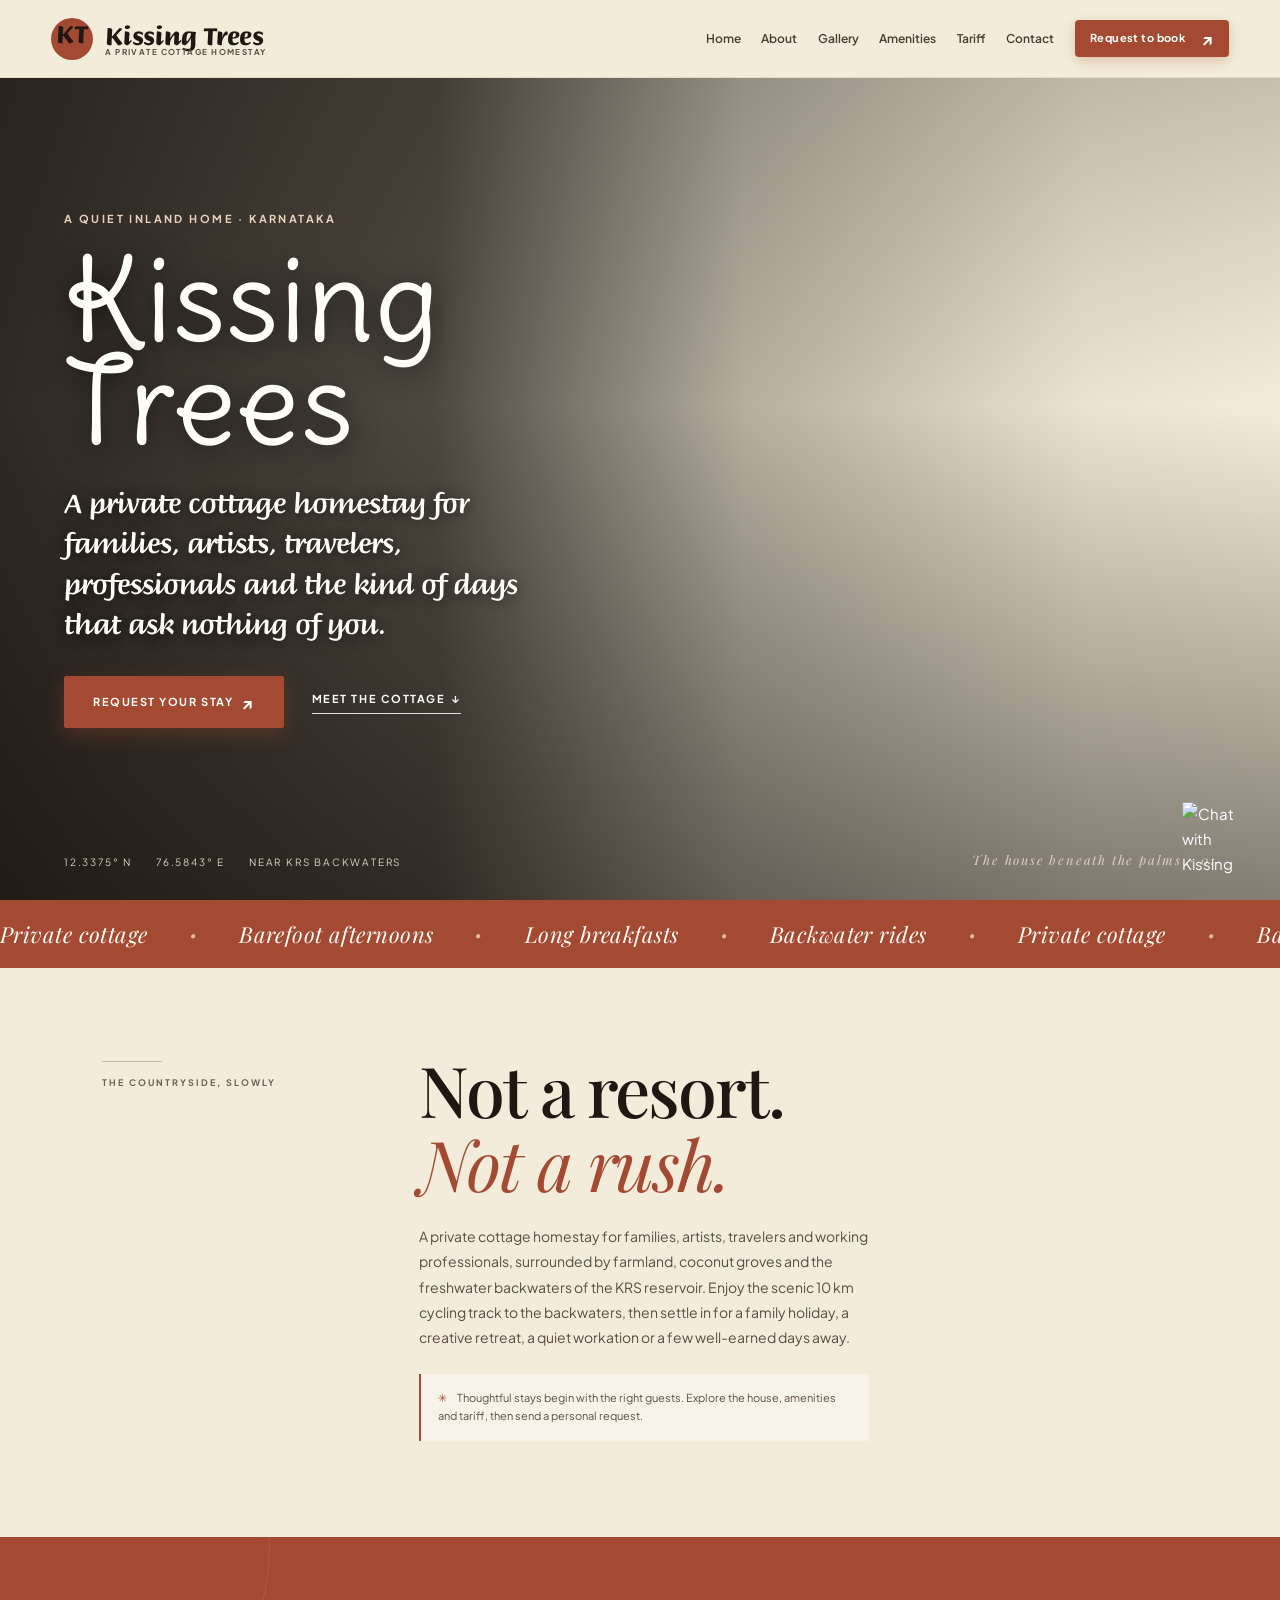
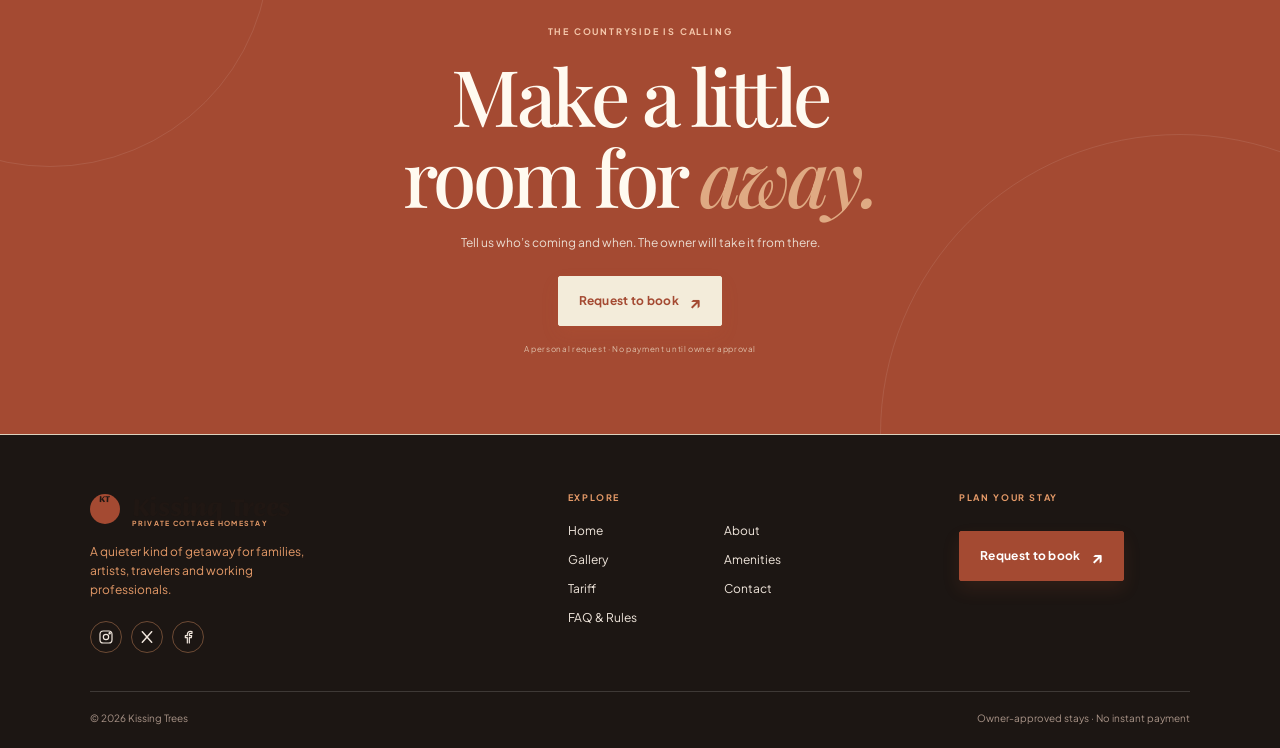
==== commit bae550b8: "Refine audience copy to families, artists, travelers & professionals; rename Rates to Tariff; move F" ====
--- a/index.html
+++ b/index.html
@@ -26,7 +26,7 @@
       content="A quiet inland cottage homestay near Dornahalli and the KRS backwaters."
     />
     <title>
-      Kissing Trees — A Private Cottage Homestay for Families &amp; Couples
+      Kissing Trees — A Private Cottage Homestay for Families, Artists &amp; Travelers
     </title>
     <link rel="preconnect" href="https://fonts.googleapis.com" />
     <link rel="preconnect" href="https://fonts.gstatic.com" crossorigin />
@@ -67,9 +67,8 @@
         <a href="about.html">About</a>
         <a href="gallery.html">Gallery</a>
         <a href="amenities.html">Amenities</a>
-        <a href="pricing.html">Rates</a>
+        <a href="pricing.html">Tariff</a>
         <a href="contact.html">Contact</a>
-        <a href="faq.html">FAQ &amp; Rules</a>
         <a class="nav-cta" href="booking.html">
           Request to book
           <span>↗</span>
@@ -84,7 +83,7 @@
             Kissing<br />Trees
           </h1>
           <p class="hero-tagline">
-            A private cottage homestay for families, couples and the kind of days that ask nothing of you.
+            A private cottage homestay for families, artists, travelers, professionals and the kind of days that ask nothing of you.
           </p>
           <div class="hero-actions">
             <a class="button button-terracotta" href="booking.html">
@@ -171,16 +170,17 @@
           </h2>
           <div class="intro-copy">
             <p class="intro-lead">
-              A private cottage homestay for families and couples surrounded by
-              farmland, coconut groves and the freshwater backwaters of the KRS
-              reservoir. Enjoy the scenic 10 km cycling track to the backwaters,
-              then come together for a family holiday, a couple’s escape or a few
-              well-earned days away.
+              A private cottage homestay for families, artists, travelers and
+              working professionals, surrounded by farmland, coconut groves and
+              the freshwater backwaters of the KRS reservoir. Enjoy the scenic
+              10 km cycling track to the backwaters, then settle in for a family
+              holiday, a creative retreat, a quiet workation or a few well-earned
+              days away.
             </p>
             <p class="quiet-note">
               <span class="tiny-sun">✳</span>
               Thoughtful stays begin with the right guests. Explore the house,
-              amenities and rates, then send a personal request.
+              amenities and tariff, then send a personal request.
             </p>
           </div>
         </div>
@@ -217,8 +217,8 @@
             </span>
           </a>
           <p class="footer-tagline">
-            A quieter kind of getaway for families, couples and meaningful time
-            together.
+            A quieter kind of getaway for families, artists, travelers and
+            working professionals.
           </p>
         </div>
         <div>
@@ -228,7 +228,7 @@
             <a href="about.html">About</a>
             <a href="gallery.html">Gallery</a>
             <a href="amenities.html">Amenities</a>
-            <a href="pricing.html">Rates</a>
+            <a href="pricing.html">Tariff</a>
             <a href="contact.html">Contact</a>
             <a href="faq.html">FAQ &amp; Rules</a>
           </nav>
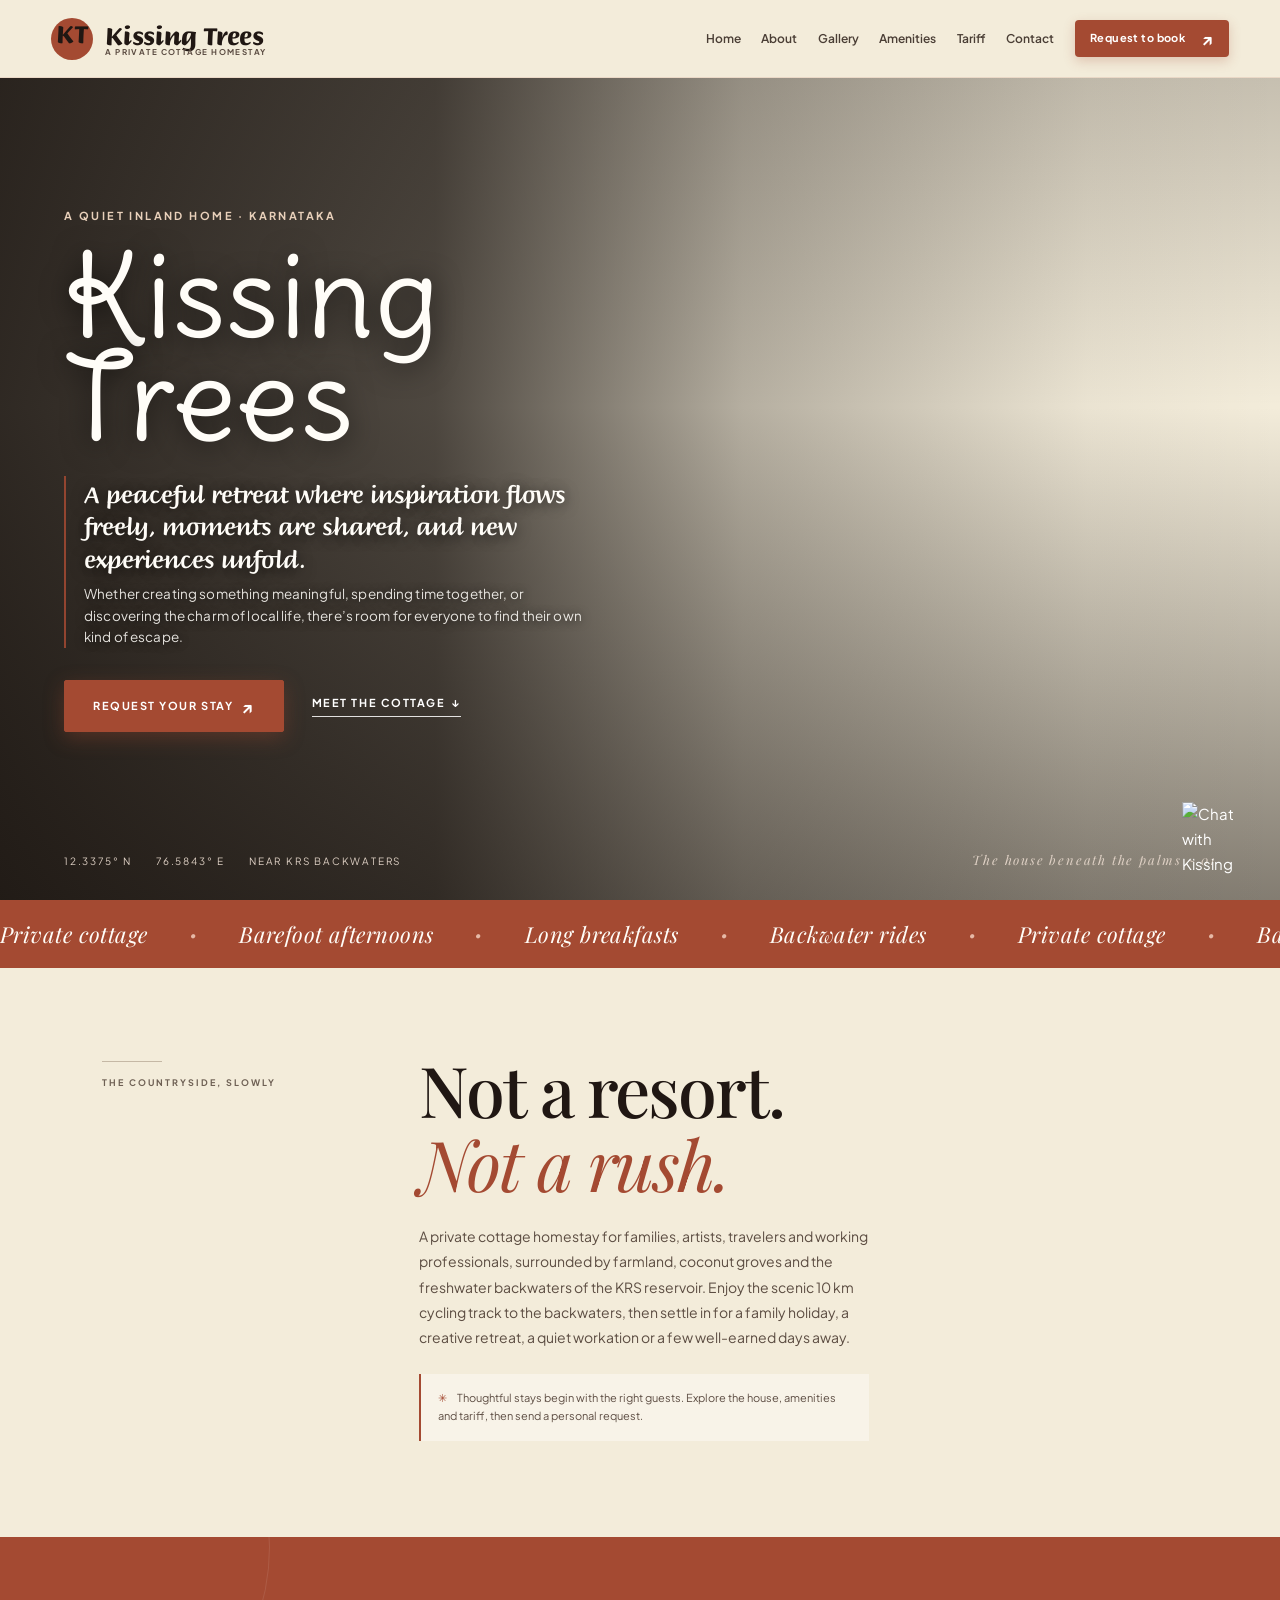
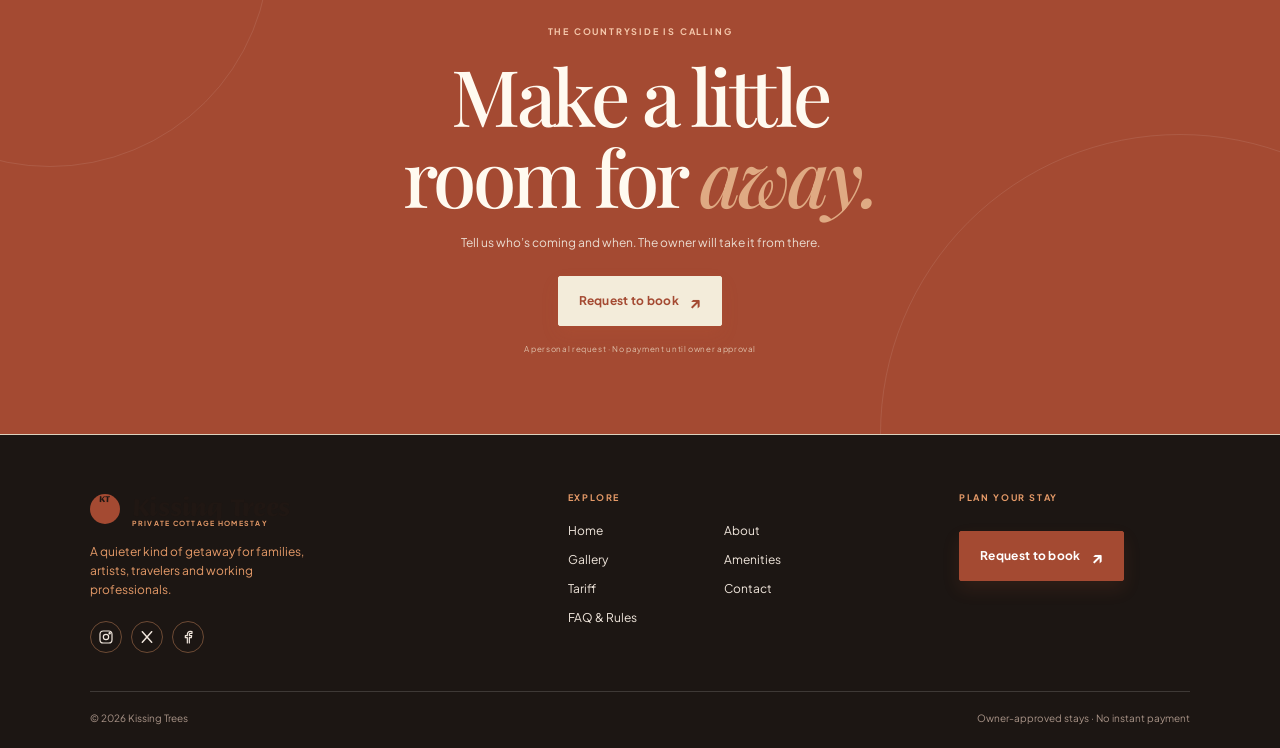
==== commit b4915f12: "Refactor hero tagline into two-tier editorial hierarchy" ====
--- a/index.html
+++ b/index.html
@@ -82,9 +82,14 @@
           <h1 class="hero-brand-heading">
             Kissing<br />Trees
           </h1>
-          <p class="hero-tagline">
-            A private cottage homestay for families, artists, travelers, professionals and the kind of days that ask nothing of you.
-          </p>
+          <div class="hero-tagline-group">
+            <p class="hero-lead">
+              A peaceful retreat where inspiration flows freely, moments are shared, and new experiences unfold.
+            </p>
+            <p class="hero-subtext">
+              Whether creating something meaningful, spending time together, or discovering the charm of local life, there’s room for everyone to find their own kind of escape.
+            </p>
+          </div>
           <div class="hero-actions">
             <a class="button button-terracotta" href="booking.html">
               REQUEST YOUR STAY
--- a/css/style.css
+++ b/css/style.css
@@ -1,4 +1,4 @@
-﻿@import url('https://fonts.googleapis.com/css2?family=Briem+Hand:wght@300;400;500;600;700;800;900&family=Delius+Swash+Caps&family=Plus+Jakarta+Sans:ital,wght@0,300..800;1,300..800&family=Playfair+Display:ital,wght@0,400..900;1,400..900&display=swap');
+@import url('https://fonts.googleapis.com/css2?family=Briem+Hand:wght@300;400;500;600;700;800;900&family=Delius+Swash+Caps&family=Plus+Jakarta+Sans:ital,wght@0,300..800;1,300..800&family=Playfair+Display:ital,wght@0,400..900;1,400..900&display=swap');
 
 :root {
   /* Exact Match to Client Reference: Terracotta & Sand Linen */
@@ -262,14 +262,39 @@
   text-shadow: 0 4px 28px rgba(0, 0, 0, 0.6);
   letter-spacing: 0.01em;
 }
+.hero-tagline-group {
+  margin: 0 0 32px;
+  max-width: 520px;
+  border-left: 2px solid rgba(164, 74, 50, 0.85);
+  padding-left: 18px;
+}
+.hero-lead {
+  font-family: var(--font-briem) !important;
+  font-size: clamp(19px, 2.2vw, 24px);
+  font-weight: 500;
+  line-height: 1.35;
+  color: #fffdf8;
+  margin: 0 0 10px;
+  text-shadow: 0 2px 14px rgba(0, 0, 0, 0.6);
+}
+.hero-subtext {
+  font-family: var(--sans);
+  font-size: 13.5px;
+  font-weight: 400;
+  line-height: 1.6;
+  color: rgba(255, 253, 248, 0.88);
+  margin: 0;
+  letter-spacing: 0.01em;
+  text-shadow: 0 1px 10px rgba(0, 0, 0, 0.7);
+}
 .hero-tagline {
   font-family: var(--font-briem) !important;
-  font-size: clamp(21px, 2.5vw, 28px);
+  font-size: clamp(18px, 2.1vw, 24px);
   font-weight: 500;
-  line-height: 1.45;
+  line-height: 1.42;
   color: #fffdfa;
-  max-width: 480px;
-  margin: 0 0 34px;
+  max-width: 540px;
+  margin: 0 0 30px;
   text-shadow: 0 2px 14px rgba(0, 0, 0, 0.5);
 }
 .hero-actions {
@@ -1072,302 +1097,1323 @@
 .site-footer .wordmark small {
   font-size: 7px;
 }
-/* Booking flow */
+/* ============================================================
+   KISSING TREES — LUXURY BOOKING FLOW
+   Palette: Terracotta (#9B4433), Warm Creams (#FDFBF7, #FAF6EE),
+   Soft Sand/Stone (#E8DFD5, #D9CEBF), Charcoal/Espresso (#2B2523)
+   ============================================================ */
 .form-page,
 .admin-page {
   min-height: 100vh;
+  background: #FAF6EE;
 }
 .booking-main {
-  max-width: 1180px;
-  margin: auto;
-  padding: 30px clamp(20px, 5vw, 65px) 80px;
+  max-width: 1200px;
+  margin: 0 auto;
+  padding: 24px clamp(18px, 4vw, 54px) 96px;
 }
 .booking-topline {
   display: flex;
+  align-items: center;
   justify-content: space-between;
-  gap: 15px;
-  padding: 4px 0 25px;
-  border-bottom: 1px solid var(--line);
+  flex-wrap: wrap;
+  gap: 14px;
+  padding: 8px 0 24px;
+  border-bottom: 1px solid #E8DFD5;
+  margin-bottom: 34px;
 }
 .back-link {
-  font-size: 8px;
-  font-weight: 700;
-  letter-spacing: 0.15em;
-  color: var(--muted);
-}
-.back-link span {
-  padding: 0 7px;
-  color: var(--clay);
+  font-size: 11px;
+  font-weight: 700;
+  letter-spacing: 0.12em;
+  color: #6E625B;
+  display: inline-flex;
+  align-items: center;
+  gap: 6px;
+  transition: color 0.2s ease;
+}
+.back-link:hover {
+  color: #9B4433;
+}
+.back-link .sep {
+  color: #D9CEBF;
+  padding: 0 4px;
+}
+.topline-badges {
+  display: flex;
+  align-items: center;
+  gap: 8px;
+}
+.trust-badge {
+  font-size: 10px;
+  font-weight: 700;
+  letter-spacing: 0.08em;
+  color: #9B4433;
+  background: rgba(155, 68, 51, 0.08);
+  border: 1px solid rgba(155, 68, 51, 0.18);
+  padding: 5px 11px;
+  border-radius: 20px;
+  display: inline-flex;
+  align-items: center;
+  gap: 5px;
 }
 .demo-tag {
-  font-size: 8px;
+  font-size: 10px;
+  font-weight: 700;
+  letter-spacing: 0.06em;
+  color: #7D6C60;
+  background: #EDE5D8;
+  padding: 5px 11px;
+  border-radius: 20px;
+}
+.booking-layout {
+  display: grid;
+  grid-template-columns: minmax(0, 1.35fr) minmax(310px, 0.85fr);
+  gap: clamp(32px, 5vw, 60px);
+  align-items: start;
+}
+
+/* Form Panel Header */
+.panel-hero {
+  margin-bottom: 26px;
+}
+.panel-eyebrow {
+  font-size: 10px;
+  font-weight: 800;
+  letter-spacing: 0.18em;
+  text-transform: uppercase;
+  color: #9B4433;
+  display: block;
+  margin-bottom: 12px;
+}
+.panel-title {
+  font-family: var(--serif);
+  font-size: clamp(38px, 5vw, 56px);
+  font-weight: 500;
+  line-height: 1.06;
+  letter-spacing: -0.03em;
+  color: #2B2523;
+  margin: 0 0 14px;
+}
+.panel-title em {
+  font-style: italic;
+  font-weight: 400;
+  color: #9B4433;
+}
+.booking-lead {
+  font-size: 13.5px;
+  line-height: 1.6;
+  color: #6E625B;
+  max-width: 520px;
+  margin: 0;
+}
+
+/* Step Progress Indicator */
+.step-progress-wrapper {
+  margin: 28px 0 26px;
+}
+.progress-track {
+  display: flex;
+  gap: 8px;
+  margin-bottom: 10px;
+}
+.progress-step-pill {
+  height: 5px;
+  flex: 1;
+  border-radius: 4px;
+  background: #E8DFD5;
+  transition: all 0.3s ease;
+}
+.progress-step-pill.active {
+  background: #9B4433;
+}
+.progress-meta {
+  display: flex;
+  justify-content: space-between;
+  align-items: center;
+  font-size: 10px;
+  font-weight: 700;
   letter-spacing: 0.1em;
-  color: #8d744d;
-}
-.booking-layout {
-  display: grid;
-  grid-template-columns: minmax(0, 1.2fr) minmax(260px, 0.8fr);
-  gap: clamp(35px, 7vw, 92px);
-  padding-top: 37px;
-}
-.booking-form-panel h1 {
-  font-size: clamp(49px, 6vw, 75px);
-  margin: 0 0 13px;
-}
-.booking-lead {
-  max-width: 480px;
-  font-size: 12px;
-  color: var(--muted);
-}
-.progress-track {
-  display: flex;
-  gap: 5px;
-  margin: 30px 0 8px;
-}
-.progress-track span {
-  height: 3px;
+  color: #7D6C60;
+}
+.progress-step-text {
+  color: #4A3F39;
+}
+.progress-total-pill {
+  font-size: 9px;
+  letter-spacing: 0.08em;
+  background: #EDE5D8;
+  padding: 3px 9px;
+  border-radius: 4px;
+  color: #5A4D45;
+}
+
+/* Luxury Form Cards */
+.form-step-container {
+  margin-bottom: 0;
+}
+.form-card {
+  background: #FFFFFF;
+  border-radius: 18px;
+  border: 1px solid rgba(43, 37, 35, 0.07);
+  box-shadow: 0 4px 20px -2px rgba(43, 37, 35, 0.04), 0 12px 36px -4px rgba(43, 37, 35, 0.05);
+  padding: clamp(22px, 4vw, 36px);
+  margin-bottom: 24px;
+  transition: transform 0.2s ease, box-shadow 0.2s ease;
+}
+.form-card-header {
+  display: flex;
+  align-items: flex-start;
+  gap: 16px;
+  padding-bottom: 22px;
+  margin-bottom: 24px;
+  border-bottom: 1px solid #F0E8DC;
+}
+.card-step-badge {
+  width: 44px;
+  height: 44px;
+  border-radius: 12px;
+  background: rgba(155, 68, 51, 0.08);
+  border: 1px solid rgba(155, 68, 51, 0.16);
+  display: flex;
+  flex-direction: column;
+  align-items: center;
+  justify-content: center;
+  flex-shrink: 0;
+}
+.card-step-badge .badge-num {
+  font-family: var(--serif);
+  font-size: 16px;
+  font-weight: 700;
+  color: #9B4433;
+  line-height: 1;
+}
+.card-step-badge .badge-tag {
+  font-size: 7.5px;
+  font-weight: 800;
+  letter-spacing: 0.1em;
+  color: #9B4433;
+  opacity: 0.8;
+  margin-top: 1px;
+}
+.card-title-group {
   flex: 1;
-  background: #dddacd;
-}
-.progress-track .progress-active {
-  background: var(--jade);
-}
-.progress-label {
+}
+.card-title {
+  font-family: var(--serif);
+  font-size: clamp(22px, 2.6vw, 26px);
+  font-weight: 500;
+  color: #2B2523;
+  margin: 0 0 5px;
+  letter-spacing: -0.02em;
+}
+.card-subtitle {
+  font-size: 13px;
+  line-height: 1.5;
+  color: #6E625B;
+  margin: 0;
+}
+
+/* Inputs, Micro-Labels & Form Controls */
+.form-group {
+  margin-bottom: 22px;
+}
+.field-label {
+  display: block;
+  font-size: 11px;
+  font-weight: 700;
+  letter-spacing: 0.08em;
+  text-transform: uppercase;
+  color: #4A3F39;
+  margin-bottom: 8px;
+}
+.label-soft {
+  font-size: 11px;
+  font-weight: 400;
+  text-transform: none;
+  color: #8F8177;
+  margin-left: 6px;
+}
+.field-label-row {
   display: flex;
   justify-content: space-between;
-  color: #89776d;
-  font-size: 8px;
-  letter-spacing: 0.12em;
-  margin-bottom: 23px;
-}
-.booking-form-panel fieldset {
-  border: 0;
-  padding: 0;
-  margin: 0;
-  background: transparent;
-  box-shadow: none;
-}
-.booking-form-panel legend {
-  display: flex;
-  align-items: center;
-  gap: 12px;
-  padding: 0;
-  margin-bottom: 17px;
-  font: 500 22px var(--serif);
-  color: var(--pine);
-}
-.legend-number {
-  font: italic 12px var(--serif);
-  color: var(--clay);
-}
-.booking-form-panel label {
-  display: block;
-  font-size: 10px;
-  font-weight: 700;
-  color: #5e4d43;
-  margin: 14px 0;
-}
-.booking-form-panel input,
-.booking-form-panel select,
-.booking-form-panel textarea {
-  display: block;
+  align-items: baseline;
+  flex-wrap: wrap;
+  gap: 6px;
+  margin-bottom: 8px;
+}
+.field-hint {
+  font-size: 11px;
+  color: #8F8177;
+  font-weight: 500;
+}
+.form-control {
   width: 100%;
-  margin-top: 6px;
-  padding: 11px 12px;
-  border: 1px solid #d4d4c9;
-  border-radius: 2px;
-  background: #fffdf8;
-  color: var(--ink);
-  font-size: 12px;
-}
-.booking-form-panel input:focus,
-.booking-form-panel select:focus,
-.booking-form-panel textarea:focus {
-  outline: 2px solid #dc6b3f35;
-  border-color: var(--jade);
-}
-.booking-form-panel .row3 {
+  padding: 13px 16px;
+  font-size: 14px;
+  font-family: var(--sans);
+  color: #2B2523;
+  background: #FAF8F5;
+  border: 1px solid #E8DFD5;
+  border-radius: 12px;
+  box-sizing: border-box;
+  transition: border-color 0.2s ease, background 0.2s ease, box-shadow 0.2s ease;
+}
+.form-control:hover {
+  border-color: #D9CEBF;
+  background: #FFFFFF;
+}
+.form-control:focus {
+  outline: none;
+  border-color: #9B4433;
+  background: #FFFFFF;
+  box-shadow: 0 0 0 3px rgba(155, 68, 51, 0.15);
+}
+.form-control::placeholder {
+  color: #A69B91;
+}
+
+/* Custom Styled Select Dropdown */
+.select-wrapper {
+  position: relative;
+  width: 100%;
+}
+.styled-select {
+  appearance: none;
+  -webkit-appearance: none;
+  padding-right: 44px;
+  cursor: pointer;
+}
+.select-chevron {
+  position: absolute;
+  right: 16px;
+  top: 50%;
+  transform: translateY(-50%);
+  pointer-events: none;
+  color: #9B4433;
+  display: flex;
+  align-items: center;
+}
+
+/* Input with Left Icon */
+.input-with-icon {
+  position: relative;
+  width: 100%;
+}
+.input-with-icon .field-icon {
+  position: absolute;
+  left: 15px;
+  top: 50%;
+  transform: translateY(-50%);
+  color: #8F7D71;
+  pointer-events: none;
+}
+.input-with-icon .form-control {
+  padding-left: 44px;
+}
+textarea.form-control {
+  resize: vertical;
+  min-height: 84px;
+  line-height: 1.55;
+}
+.form-row2 {
+  display: grid;
+  grid-template-columns: repeat(2, 1fr);
+  gap: 14px;
+}
+
+/* ============================================================
+   GUEST COUNTER STEPPERS (Men, Women, Children)
+   ============================================================ */
+.guest-counter-grid {
   display: grid;
   grid-template-columns: repeat(3, 1fr);
   gap: 12px;
 }
-.booking-form-panel .row2 {
+.guest-stepper-card {
+  background: #FAF8F5;
+  border: 1px solid #E8DFD5;
+  border-radius: 14px;
+  padding: 14px 10px;
+  display: flex;
+  flex-direction: column;
+  align-items: center;
+  justify-content: space-between;
+  gap: 12px;
+  transition: all 0.2s ease;
+}
+.guest-stepper-card:hover {
+  background: #FFFFFF;
+  border-color: #D9CEBF;
+  box-shadow: 0 4px 14px rgba(43, 37, 35, 0.04);
+}
+.stepper-meta {
+  text-align: center;
+}
+.stepper-name {
+  display: block;
+  font-size: 13px;
+  font-weight: 700;
+  color: #2B2523;
+}
+.stepper-age {
+  display: block;
+  font-size: 10.5px;
+  color: #8F8177;
+  margin-top: 2px;
+}
+.stepper-controls {
+  display: flex;
+  align-items: center;
+  justify-content: center;
+  gap: 6px;
+  width: 100%;
+}
+.stepper-btn {
+  width: 32px;
+  height: 32px;
+  border-radius: 50%;
+  border: 1px solid #D9CEBF;
+  background: #FFFFFF;
+  color: #2B2523;
+  display: grid;
+  place-items: center;
+  cursor: pointer;
+  transition: all 0.15s ease;
+  flex-shrink: 0;
+  padding: 0;
+}
+.stepper-btn:hover:not(:disabled) {
+  background: #9B4433;
+  border-color: #9B4433;
+  color: #FFFFFF;
+  transform: scale(1.05);
+}
+.stepper-btn:active:not(:disabled) {
+  transform: scale(0.96);
+  background: #833829;
+}
+.stepper-btn:disabled {
+  opacity: 0.35;
+  cursor: not-allowed;
+  border-color: #E8DFD5;
+}
+.stepper-input {
+  width: 36px;
+  text-align: center;
+  border: none;
+  background: transparent;
+  font-size: 17px;
+  font-weight: 700;
+  color: #2B2523;
+  font-family: var(--sans);
+  outline: none;
+  -moz-appearance: textfield;
+  padding: 0;
+}
+.stepper-input::-webkit-outer-spin-button,
+.stepper-input::-webkit-inner-spin-button {
+  -webkit-appearance: none;
+  margin: 0;
+}
+.counter-summary-bar {
+  display: flex;
+  justify-content: space-between;
+  align-items: center;
+  flex-wrap: wrap;
+  gap: 8px;
+  margin-top: 12px;
+  padding: 9px 14px;
+  background: #FAF6EE;
+  border-radius: 10px;
+  border: 1px solid #EFE8DD;
+}
+.summary-chip {
+  display: inline-flex;
+  align-items: center;
+  gap: 7px;
+  font-size: 12px;
+  font-weight: 700;
+  color: #9B4433;
+}
+.summary-pulse {
+  width: 7px;
+  height: 7px;
+  border-radius: 50%;
+  background: #9B4433;
+  display: inline-block;
+}
+.summary-note {
+  font-size: 11px;
+  color: #8F7D71;
+}
+
+/* ============================================================
+   PAIRED SPLIT DATE RANGE COMPONENT
+   ============================================================ */
+.date-range-split {
+  display: grid;
+  grid-template-columns: 1fr auto 1fr;
+  align-items: center;
+  background: #FAF8F5;
+  border: 1px solid #E8DFD5;
+  border-radius: 14px;
+  padding: 8px 16px;
+  transition: all 0.2s ease;
+}
+.date-range-split:focus-within {
+  background: #FFFFFF;
+  border-color: #9B4433;
+  box-shadow: 0 0 0 3px rgba(155, 68, 51, 0.15);
+}
+.date-cell {
+  display: flex;
+  flex-direction: column;
+  padding: 6px 4px;
+}
+.date-cell-label {
+  display: flex;
+  flex-direction: column;
+  cursor: pointer;
+  margin-bottom: 2px;
+}
+.date-cell-tag {
+  font-size: 9.5px;
+  font-weight: 800;
+  letter-spacing: 0.12em;
+  color: #9B4433;
+  text-transform: uppercase;
+}
+.date-cell-sub {
+  font-size: 11px;
+  color: #8F8177;
+  margin-top: 1px;
+}
+.date-input-wrap {
+  display: flex;
+  align-items: center;
+  gap: 8px;
+  margin-top: 4px;
+}
+.date-field-icon {
+  color: #8F7D71;
+  flex-shrink: 0;
+}
+.date-native-input {
+  border: none;
+  background: transparent;
+  padding: 4px 0;
+  font-size: 14px;
+  font-weight: 600;
+  color: #2B2523;
+  font-family: var(--sans);
+  cursor: pointer;
+  width: 100%;
+  outline: none;
+}
+.date-divider {
+  display: flex;
+  flex-direction: column;
+  align-items: center;
+  justify-content: center;
+  padding: 0 12px;
+}
+.divider-line {
+  width: 1px;
+  height: 12px;
+  background: #E8DFD5;
+}
+.duration-badge {
+  display: inline-flex;
+  align-items: center;
+  gap: 4px;
+  padding: 5px 10px;
+  border-radius: 20px;
+  background: #FFFFFF;
+  border: 1px solid #E8DFD5;
+  color: #9B4433;
+  font-size: 11px;
+  font-weight: 700;
+  white-space: nowrap;
+  box-shadow: 0 2px 6px rgba(43, 37, 35, 0.04);
+}
+.date-feedback-row {
+  margin-top: 8px;
+  font-size: 11.5px;
+  color: #8F7D71;
+  display: flex;
+  align-items: center;
+  gap: 6px;
+}
+
+/* ============================================================
+   STAG / BACHELOR CONFIRMATION ALERT CARD
+   ============================================================ */
+.stag-alert-card {
+  background: #FAF6EE;
+  border: 1.5px solid #E8DFD5;
+  border-radius: 14px;
+  padding: 18px 20px;
+  margin: 24px 0;
+  transition: all 0.25s ease;
+  cursor: pointer;
+  user-select: none;
+  position: relative;
+}
+.stag-alert-card:hover {
+  border-color: #D9CEBF;
+  background: #F8F3E6;
+  transform: translateY(-1px);
+}
+.stag-alert-card.is-checked {
+  border-color: #9B4433;
+  background: #FFFDF9;
+  box-shadow: 0 4px 18px rgba(155, 68, 51, 0.08);
+}
+.stag-card-label {
+  display: flex;
+  align-items: flex-start;
+  gap: 14px;
+  cursor: pointer;
+  margin: 0;
+}
+.stag-checkbox-control {
+  flex-shrink: 0;
+  margin-top: 2px;
+}
+.stag-hidden-input {
+  position: absolute;
+  opacity: 0;
+  pointer-events: none;
+}
+.stag-custom-check {
+  width: 22px;
+  height: 22px;
+  border-radius: 6px;
+  border: 1.5px solid #C8BCAC;
+  background: #FFFFFF;
+  display: grid;
+  place-items: center;
+  color: transparent;
+  transition: all 0.2s ease;
+}
+.stag-hidden-input:checked + .stag-custom-check {
+  background: #9B4433;
+  border-color: #9B4433;
+  color: #FFFFFF;
+  transform: scale(1.05);
+}
+.stag-hidden-input:focus-visible + .stag-custom-check {
+  box-shadow: 0 0 0 3px rgba(155, 68, 51, 0.25);
+}
+.stag-content {
+  flex: 1;
+}
+.stag-header-row {
+  display: flex;
+  align-items: center;
+  gap: 8px;
+  margin-bottom: 6px;
+}
+.stag-shield-icon {
+  color: #9B4433;
+  display: flex;
+  align-items: center;
+}
+.stag-title {
+  font-size: 13px;
+  font-weight: 700;
+  color: #2B2523;
+  font-family: var(--sans);
+}
+.stag-text {
+  font-size: 12px;
+  line-height: 1.55;
+  color: #6E625B;
+  margin: 0;
+}
+
+/* ============================================================
+   MODERN DRAG-AND-DROP ID UPLOAD SECTION
+   ============================================================ */
+.id-upload-section {
+  background: #FAF8F5;
+  border: 1px solid #E8DFD5;
+  border-radius: 16px;
+  padding: 22px;
+  margin: 24px 0;
+}
+.id-upload-header {
+  display: flex;
+  justify-content: space-between;
+  align-items: flex-start;
+  flex-wrap: wrap;
+  gap: 10px;
+  margin-bottom: 18px;
+  padding-bottom: 14px;
+  border-bottom: 1px solid #EFE8DD;
+}
+.id-upload-title {
+  font-size: 13px;
+  font-weight: 700;
+  color: #2B2523;
+  display: block;
+}
+.id-upload-sub {
+  font-size: 12px;
+  color: #6E625B;
+  margin: 2px 0 0;
+}
+.id-security-tag {
+  display: inline-flex;
+  align-items: center;
+  gap: 5px;
+  font-size: 10px;
+  font-weight: 700;
+  letter-spacing: 0.06em;
+  color: #6E625B;
+  background: #EDE5D8;
+  padding: 4px 8px;
+  border-radius: 6px;
+  text-transform: uppercase;
+}
+.id-upload-flow {
+  display: flex;
+  flex-direction: column;
+  gap: 14px;
+}
+.id-upload-flow.both-active {
   display: grid;
   grid-template-columns: repeat(2, 1fr);
+  gap: 16px;
+}
+@media (max-width: 680px) {
+  .id-upload-flow.both-active {
+    grid-template-columns: 1fr;
+  }
+}
+.id-upload-card {
+  background: #FFFFFF;
+  border: 1px solid #E8DFD5;
+  border-radius: 14px;
+  padding: 16px;
+  transition: all 0.2s ease;
+}
+.id-upload-card:hover {
+  border-color: #D9CEBF;
+}
+.id-upload-card.has-file {
+  border-color: #487C53;
+  background: #FCFFFC;
+}
+.id-card-topbar {
+  display: flex;
+  justify-content: space-between;
+  align-items: center;
+  margin-bottom: 12px;
+}
+.id-card-badge {
+  font-size: 10px;
+  font-weight: 800;
+  letter-spacing: 0.08em;
+  color: #9B4433;
+  background: rgba(155, 68, 51, 0.08);
+  padding: 4px 8px;
+  border-radius: 4px;
+}
+.id-card-status {
+  display: inline-flex;
+  align-items: center;
+  gap: 5px;
+  font-size: 11px;
+  color: #8F7D71;
+}
+.status-dot {
+  width: 7px;
+  height: 7px;
+  border-radius: 50%;
+  background: #D9CEBF;
+  transition: background 0.2s;
+}
+.id-card-status.uploaded {
+  color: #2E6A36;
+  font-weight: 700;
+}
+.id-card-status.uploaded .status-dot {
+  background: #2E6A36;
+}
+.id-dropzone {
+  border: 1.5px dashed #D9CEBF;
+  border-radius: 12px;
+  background: #FAF8F5;
+  min-height: 136px;
+  display: flex;
+  align-items: center;
+  justify-content: center;
+  position: relative;
+  overflow: hidden;
+  margin-bottom: 12px;
+  transition: all 0.2s ease;
+}
+.id-dropzone:hover {
+  border-color: #B5A896;
+  background: #F8F4EC;
+}
+.id-dropzone.drag-over {
+  border-color: #9B4433;
+  background: #FFF9F5;
+  border-style: solid;
+  transform: scale(1.008);
+}
+.id-placeholder {
+  display: flex;
+  flex-direction: column;
+  align-items: center;
+  text-align: center;
+  padding: 20px 14px;
+  color: #6E625B;
+  gap: 4px;
+  pointer-events: none;
+}
+.id-placeholder-icon {
+  color: #9B4433;
+  margin-bottom: 4px;
+}
+.drop-primary-text {
+  font-size: 13px;
+  font-weight: 600;
+  color: #2B2523;
+}
+.drop-secondary-text {
+  font-size: 11px;
+  color: #8F7D71;
+}
+.drop-specs {
+  font-size: 10px;
+  color: #A4988E;
+  margin-top: 2px;
+}
+.id-img-preview {
+  max-width: 100%;
+  max-height: 190px;
+  object-fit: contain;
+  border-radius: 8px;
+  display: block;
+}
+.id-upload-actions {
+  display: flex;
+  align-items: center;
+  gap: 8px;
+  flex-wrap: wrap;
+}
+.id-btn {
+  display: inline-flex;
+  align-items: center;
+  justify-content: center;
+  gap: 6px;
+  padding: 8px 14px;
+  border-radius: 8px;
+  font-size: 12px;
+  font-weight: 600;
+  cursor: pointer;
+  transition: all 0.2s ease;
+  user-select: none;
+  text-decoration: none;
+}
+.id-btn-camera {
+  background: #9B4433;
+  border: 1px solid #9B4433;
+  color: #FFFFFF;
+}
+.id-btn-camera:hover {
+  background: #833829;
+  border-color: #833829;
+  transform: translateY(-1px);
+}
+.id-btn-browse {
+  background: #FAF6EE;
+  border: 1px solid #D9CEBF;
+  color: #2B2523;
+}
+.id-btn-browse:hover {
+  background: #F0E8D9;
+  border-color: #C8BCAC;
+  transform: translateY(-1px);
+}
+.id-btn-remove {
+  background: transparent;
+  border: none;
+  color: #9B4433;
+  cursor: pointer;
+  font-size: 11px;
+  font-weight: 600;
+  display: inline-flex;
+  align-items: center;
+  gap: 4px;
+  margin-left: auto;
+  padding: 6px 10px;
+  border-radius: 6px;
+  transition: background 0.15s;
+}
+.id-btn-remove:hover {
+  background: rgba(155, 68, 51, 0.08);
+}
+.id-add-back-wrapper {
+  margin-top: 4px;
+}
+.id-add-back-btn {
+  width: 100%;
+  display: flex;
+  align-items: center;
+  justify-content: center;
+  gap: 8px;
+  padding: 12px;
+  background: #FFFFFF;
+  border: 1px dashed #D9CEBF;
+  border-radius: 12px;
+  color: #6E625B;
+  font-size: 12px;
+  font-weight: 600;
+  cursor: pointer;
+  transition: all 0.2s ease;
+}
+.id-add-back-btn:hover {
+  background: #FDFBF7;
+  border-color: #9B4433;
+  color: #9B4433;
+}
+.id-add-back-btn .plus-icon {
+  display: inline-flex;
+  align-items: center;
+  justify-content: center;
+  width: 20px;
+  height: 20px;
+  background: #EDE6D8;
+  color: #4A3E36;
+  border-radius: 50%;
+  font-size: 13px;
+  font-weight: bold;
+}
+
+/* Privacy Note */
+.privacy-note {
+  display: flex;
+  align-items: flex-start;
   gap: 12px;
-}
-.booking-form-panel .check {
-  display: flex;
-  align-items: flex-start;
-  gap: 11px;
-  margin: 22px 0;
-  font-weight: 400;
-  line-height: 1.6;
-}
-.booking-form-panel .check input {
-  width: auto;
-  margin-top: 3px;
-  accent-color: var(--pine);
-}
-.booking-form-panel .check span {
-  font-size: 10px;
-  font-weight: 500;
-}
-.form-next {
-  margin-top: 5px;
-  min-height: 44px;
-}
-.privacy-note {
-  display: flex;
-  gap: 12px;
-  align-items: flex-start;
+  background: #FAF6EE;
+  border: 1px solid #E8DFD5;
+  border-radius: 12px;
+  padding: 14px 16px;
   margin: 20px 0;
-  padding: 14px;
-  background: #f8eee4;
-  color: #645348;
-}
-.privacy-note > span {
-  width: 19px;
-  height: 19px;
-  flex: 0 0 auto;
-  display: grid;
-  place-items: center;
-  background: #ebd8c8;
-  border-radius: 50%;
-  font-size: 10px;
-  color: var(--pine);
+}
+.privacy-icon {
+  color: #9B4433;
+  flex-shrink: 0;
+  margin-top: 1px;
 }
 .privacy-note p {
-  font-size: 9px;
+  font-size: 12px;
+  line-height: 1.55;
+  color: #6E625B;
   margin: 0;
 }
-.label-soft {
-  font-size: 9px;
-  color: var(--muted);
-  font-weight: 400;
+
+/* Form Action Buttons */
+.form-submit-row {
+  margin-top: 24px;
+}
+.form-primary-btn {
+  width: 100%;
+  min-height: 52px;
+  display: inline-flex;
+  align-items: center;
+  justify-content: center;
+  gap: 8px;
+  background: #9B4433;
+  color: #FFFFFF !important;
+  border: 1px solid #9B4433;
+  border-radius: 12px;
+  font-size: 14px;
+  font-weight: 700;
+  letter-spacing: 0.02em;
+  cursor: pointer;
+  box-shadow: 0 6px 18px rgba(155, 68, 51, 0.22);
+  transition: all 0.2s ease;
+}
+.form-primary-btn:hover {
+  background: #833829;
+  border-color: #833829;
+  transform: translateY(-2px);
+  box-shadow: 0 10px 24px rgba(155, 68, 51, 0.3);
+}
+.form-primary-btn:active {
+  transform: translateY(0);
 }
 .form-footnote {
-  max-width: 440px;
+  max-width: 460px;
   margin-top: 20px;
-  color: var(--muted);
-  font-size: 9px;
-}
+  color: #8F8177;
+  font-size: 11px;
+  line-height: 1.5;
+}
+
+/* Result Feedback Alerts */
 .result {
   display: none;
-  padding: 17px 18px;
-  margin: 16px 0;
+  padding: 18px 22px;
+  margin: 20px 0;
+  border-radius: 14px;
+  font-size: 13px;
+  line-height: 1.6;
   border: 1px solid;
-  border-radius: 2px;
-  font-size: 11px;
-  line-height: 1.65;
-}
-.result.ok,
+  animation: fadeIn 0.3s ease;
+}
+@keyframes fadeIn {
+  from { opacity: 0; transform: translateY(-4px); }
+  to { opacity: 1; transform: translateY(0); }
+}
+.result.ok {
+  background: #F4FAF5;
+  border-color: #B8DCC0;
+  color: #1E4F28;
+}
+.result.review {
+  background: #FDF9EE;
+  border-color: #EBD399;
+  color: #735315;
+}
+.result.block {
+  background: #FAF0EE;
+  border-color: #E6B6AF;
+  color: #7A2C20;
+}
 .result.success-result {
-  background: #f8eee4;
-  border-color: #e0c2ac;
-  color: #543224;
-}
-.result.block {
-  background: #f8ebe5;
-  border-color: #d8afa0;
-  color: #713f31;
-}
-.result.review {
-  background: #f4eedf;
-  border-color: #decca2;
-  color: #71571d;
-}
-.result.success-result {
-  font-size: 13px;
-}
+  background: #F4FAF5;
+  border-color: #B8DCC0;
+  color: #1E4F28;
+  font-size: 14px;
+  font-weight: 500;
+}
+
+/* Multi-Step Visibility */
+#step2 {
+  display: none;
+}
+#step2[style*="block"] {
+  display: block;
+}
+
+/* ============================================================
+   RIGHT SIDEBAR: TRUST & HOUSE RULES
+   ============================================================ */
 .booking-aside {
   align-self: start;
-  margin-top: 16px;
-  background: #f4ece1;
-}
-.aside-art {
-  height: 200px;
+}
+.aside-sticky-inner {
+  position: sticky;
+  top: 96px;
+}
+.aside-card {
+  background: #FAF6EE;
+  border: 1px solid #E8DFD5;
+  border-radius: 18px;
+  overflow: hidden;
+  box-shadow: 0 8px 30px rgba(43, 37, 35, 0.05);
+}
+.aside-banner {
   position: relative;
+  height: 160px;
   overflow: hidden;
-  background: linear-gradient(
-    155deg,
-    #e9d4b5 0 25%,
-    #e2bfae 26% 48%,
-    #b55a38 49% 100%
-  );
-}
-.aside-sun {
-  top: 15%;
-  right: 21%;
-  width: 50px;
-  height: 50px;
-}
-.aside-water {
+  background: linear-gradient(150deg, #E9D7C2 0%, #D8B7A4 45%, #9B4433 100%);
+  display: flex;
+  flex-direction: column;
+  justify-content: flex-end;
+  padding: 16px 20px;
+}
+.aside-art-sun {
   position: absolute;
-  left: -10%;
-  right: -10%;
-  bottom: -30%;
-  height: 68%;
+  top: 20px;
+  right: 28px;
+  width: 44px;
+  height: 44px;
   border-radius: 50%;
-  background: linear-gradient(170deg, #e5d4b3, #b9a17a);
-}
-.aside-art-label {
+  background: #FAF6EE;
+  box-shadow: 0 0 20px rgba(255, 255, 255, 0.6);
+}
+.aside-art-hills {
   position: absolute;
-  left: 15px;
-  bottom: 13px;
-  padding: 6px 8px;
-  color: #fff;
-  background: #261a159e;
-  font-size: 8px;
+  left: -20%;
+  right: -20%;
+  bottom: -40%;
+  height: 100%;
+  border-radius: 50%;
+  background: linear-gradient(170deg, rgba(230, 212, 185, 0.8), rgba(185, 161, 122, 0.9));
+}
+.aside-banner-badge {
+  position: relative;
+  z-index: 2;
+  display: inline-block;
+  background: rgba(32, 23, 19, 0.72);
+  backdrop-filter: blur(4px);
+  color: #FFFFFF;
+  font-size: 9px;
+  font-weight: 700;
   letter-spacing: 0.15em;
-}
-.aside-content {
-  padding: 25px;
-}
-.aside-content h2 {
-  font-size: 33px;
-  margin-bottom: 20px;
-}
-.aside-content ul {
+  padding: 4px 10px;
+  border-radius: 4px;
+  align-self: flex-start;
+}
+.aside-body {
+  padding: 24px 22px;
+}
+.aside-header-group {
+  margin-bottom: 22px;
+}
+.aside-eyebrow {
+  font-size: 9px;
+  font-weight: 800;
+  letter-spacing: 0.18em;
+  color: #9B4433;
+  display: block;
+  margin-bottom: 8px;
+}
+.aside-title {
+  font-family: var(--serif);
+  font-size: 26px;
+  font-weight: 500;
+  line-height: 1.15;
+  color: #2B2523;
+  margin: 0 0 8px;
+}
+.aside-title em {
+  color: #9B4433;
+  font-style: italic;
+}
+.aside-sub {
+  font-size: 12px;
+  color: #6E625B;
+  line-height: 1.5;
+  margin: 0;
+}
+.aside-timeline {
   list-style: none;
   padding: 0;
-  margin: 0 0 23px;
-}
-.aside-content li {
-  padding: 9px 0;
-  border-bottom: 1px solid #d2d4c7;
+  margin: 0 0 22px;
+}
+.aside-timeline li {
+  display: flex;
+  gap: 14px;
+  padding: 12px 0;
+  border-bottom: 1px solid #EFE8DD;
+}
+.aside-timeline li:last-child {
+  border-bottom: none;
+}
+.aside-timeline .step-num {
+  font-family: var(--serif);
+  font-size: 14px;
+  font-weight: 700;
+  color: #9B4433;
+  flex-shrink: 0;
+  margin-top: 1px;
+}
+.aside-timeline .step-desc strong {
+  display: block;
+  font-size: 13px;
+  font-weight: 700;
+  color: #2B2523;
+  margin-bottom: 2px;
+}
+.aside-timeline .step-desc p {
+  font-size: 11.5px;
+  line-height: 1.5;
+  color: #6E625B;
+  margin: 0;
+}
+.aside-rule-card {
+  background: #FFFFFF;
+  border: 1px solid #E8DFD5;
+  border-radius: 12px;
+  padding: 16px;
+  margin-bottom: 18px;
+}
+.rule-card-header {
+  display: flex;
+  align-items: center;
+  gap: 7px;
+  margin-bottom: 8px;
+  color: #9B4433;
+  font-size: 13px;
+  font-weight: 700;
+}
+.rule-shield-icon {
+  display: flex;
+  align-items: center;
+}
+.aside-rule-card p {
+  font-size: 11.5px;
+  line-height: 1.55;
+  color: #6E625B;
+  margin: 0 0 10px;
+}
+.aside-rule-link {
+  display: inline-flex;
+  align-items: center;
+  gap: 4px;
+  font-size: 11px;
+  font-weight: 700;
+  color: #9B4433;
+  text-decoration: none;
+  transition: gap 0.15s ease;
+}
+.aside-rule-link:hover {
+  gap: 6px;
+}
+.aside-owner-contact {
+  margin-top: 10px;
+}
+.owner-contact-pill {
+  display: flex;
+  align-items: center;
+  gap: 8px;
+  background: #FFFFFF;
+  border: 1px solid #E8DFD5;
+  border-radius: 30px;
+  padding: 10px 16px;
+  font-size: 11.5px;
+  font-weight: 700;
+  color: #2B2523;
+  justify-content: center;
+}
+.online-indicator {
+  width: 7px;
+  height: 7px;
+  border-radius: 50%;
+  background: #25D366;
+  box-shadow: 0 0 0 2px rgba(37, 211, 102, 0.2);
+}
+
+/* Media Queries for Booking Page */
+@media (max-width: 960px) {
+  .booking-layout {
+    grid-template-columns: 1fr;
+    gap: 40px;
+  }
+  .aside-sticky-inner {
+    position: static;
+  }
+}
+@media (max-width: 600px) {
+  .guest-counter-grid {
+    grid-template-columns: 1fr;
+  }
+  .form-row2 {
+    grid-template-columns: 1fr;
+  }
+  .date-range-split {
+    grid-template-columns: 1fr;
+    gap: 10px;
+  }
+  .date-divider {
+    flex-direction: row;
+    padding: 6px 0;
+  }
+  .divider-line {
+    width: 100%;
+    height: 1px;
+  }
+  .id-upload-actions {
+    flex-direction: column;
+    align-items: stretch;
+  }
+  .id-btn-remove {
+    margin-left: 0;
+    justify-content: center;
+  }
+}
+.visually-hidden-file {
+  position: absolute;
+  width: 1px;
+  height: 1px;
+  padding: 0;
+  margin: -1px;
+  overflow: hidden;
+  clip: rect(0, 0, 0, 0);
+  border: 0;
+}
+
+/* Admin ID viewer modal & thumbnails */
+.id-thumb-btn {
+  background: #ebe5d8;
+  border: 1px solid #d4ccbd;
+  color: #44372e;
+  padding: 3px 8px;
   font-size: 10px;
-  color: #5e4e44;
-}
-.aside-content li span {
-  margin-right: 10px;
-  color: var(--clay);
-  font: italic 11px var(--serif);
-}
-.aside-rule {
-  padding: 14px;
-  background: #f7f4ec;
-}
-.aside-rule strong {
-  font: 500 15px var(--serif);
-  color: var(--pine);
-}
-.aside-rule p {
-  margin: 7px 0 0;
-  color: var(--muted);
-  font-size: 9px;
-}
-.aside-content > .text-link {
-  display: inline-block;
-  margin-top: 18px;
-  font-size: 9px;
-}
-#step2 {
-  display: none;
-}
-#step2[style*="block"] {
-  display: block;
-}
+  border-radius: 2px;
+  cursor: pointer;
+  display: inline-flex;
+  align-items: center;
+  gap: 4px;
+}
+.id-thumb-btn:hover {
+  background: #ded5c4;
+}
+.id-modal-backdrop {
+  position: fixed;
+  inset: 0;
+  background: rgba(18, 15, 13, 0.75);
+  display: flex;
+  align-items: center;
+  justify-content: center;
+  z-index: 9999;
+  padding: 16px;
+  backdrop-filter: blur(2px);
+}
+.id-modal-box {
+  background: #ffffff;
+  border-radius: 4px;
+  max-width: 620px;
+  width: 100%;
+  max-height: 90vh;
+  overflow-y: auto;
+  box-shadow: 0 10px 30px rgba(0, 0, 0, 0.3);
+  display: flex;
+  flex-direction: column;
+}
+.id-modal-header {
+  display: flex;
+  justify-content: space-between;
+  align-items: center;
+  padding: 14px 18px;
+  border-bottom: 1px solid #ebe5d8;
+  background: #fbf9f4;
+}
+.id-modal-header h3 {
+  margin: 0;
+  font-size: 13px;
+  color: #2b241e;
+}
+.id-modal-close {
+  background: transparent;
+  border: none;
+  font-size: 18px;
+  cursor: pointer;
+  color: #645348;
+  line-height: 1;
+}
+.id-modal-body {
+  padding: 18px;
+  text-align: center;
+  background: #f7f5f0;
+}
+.id-modal-body img {
+  max-width: 100%;
+  max-height: 70vh;
+  border-radius: 3px;
+  border: 1px solid #e0d8cc;
+  box-shadow: 0 2px 8px rgba(0,0,0,0.08);
+}
+
 /* Owner desk */
 .dashboard-main {
   max-width: 1320px;
@@ -1628,8 +2674,20 @@
   .hero-brand-heading {
     font-size: 46px;
   }
+  .hero-tagline-group {
+    padding-left: 14px;
+    margin: 0 0 24px;
+  }
+  .hero-lead {
+    font-size: 19px;
+  }
+  .hero-subtext {
+    font-size: 12.5px;
+    line-height: 1.55;
+  }
   .hero-tagline {
-    font-size: 22px;
+    font-size: 19px;
+    line-height: 1.4;
   }
   .hero-features-bar {
     grid-template-columns: 1fr;
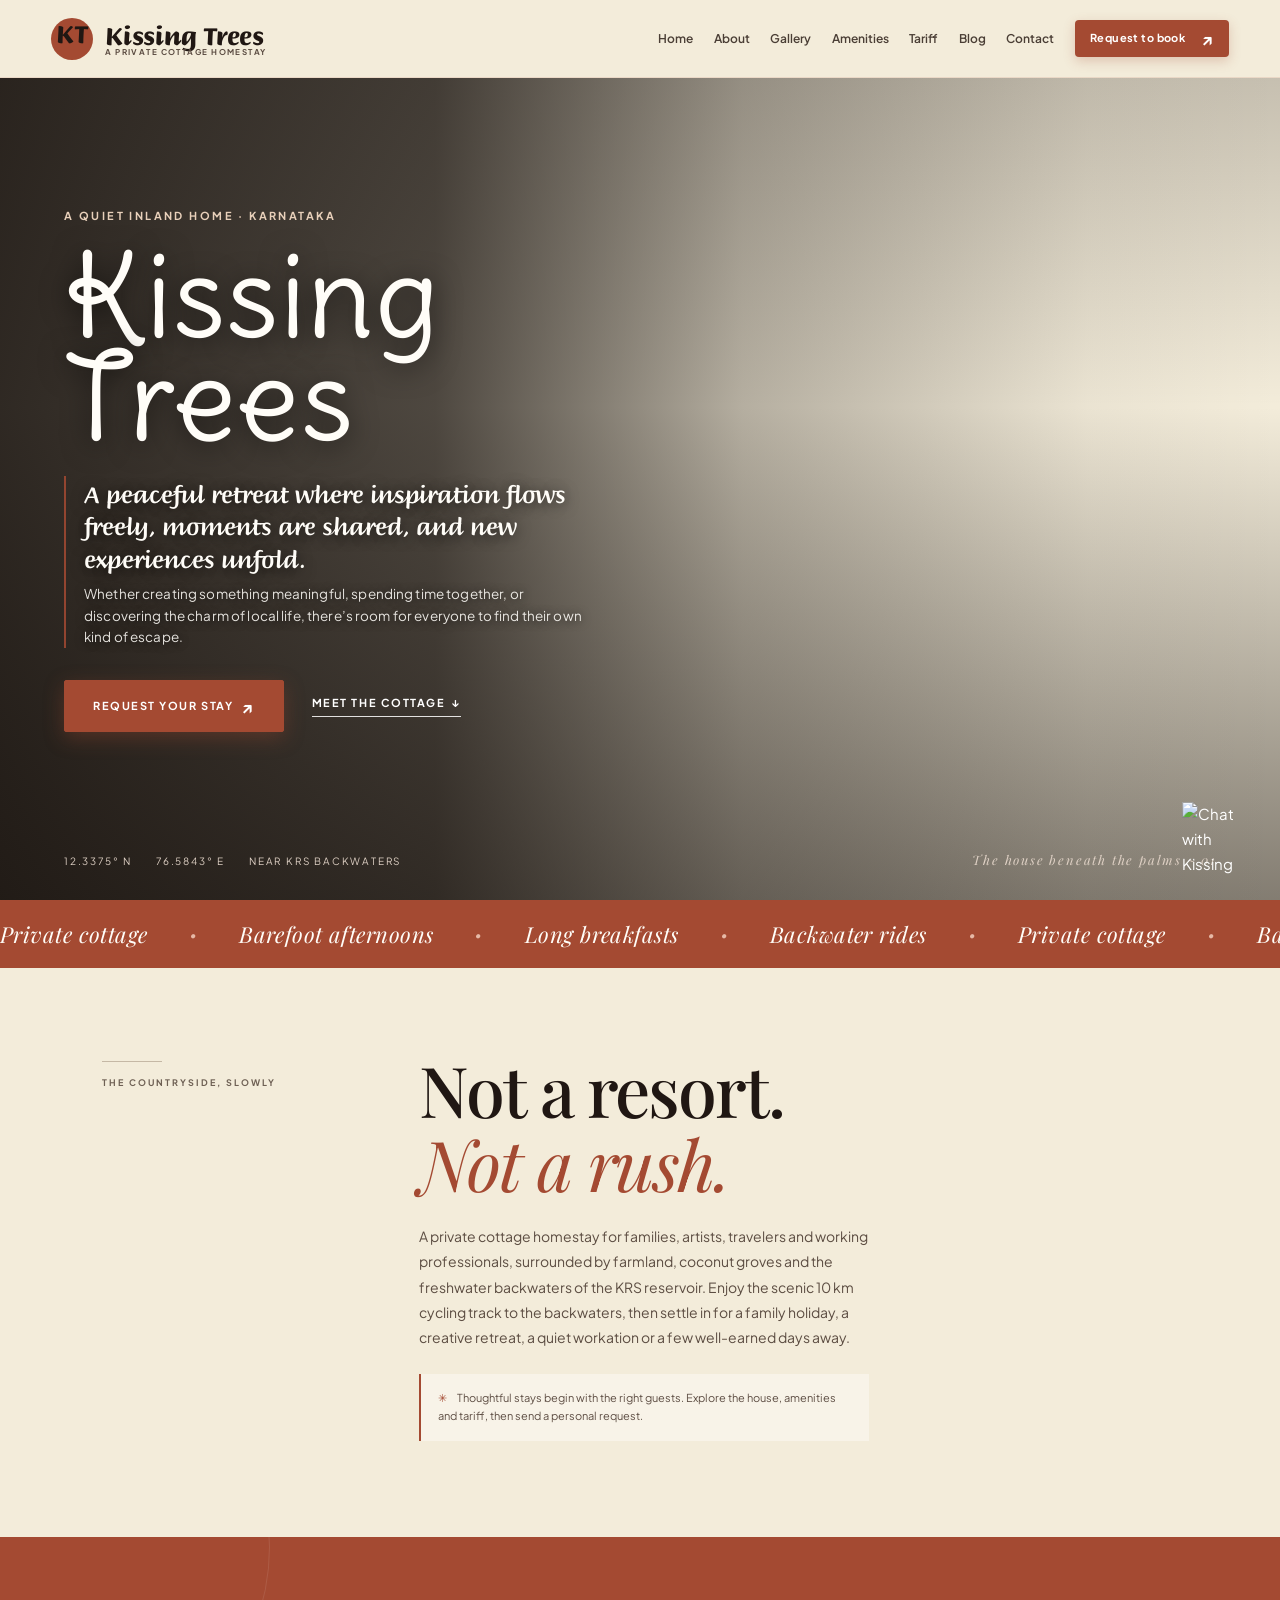
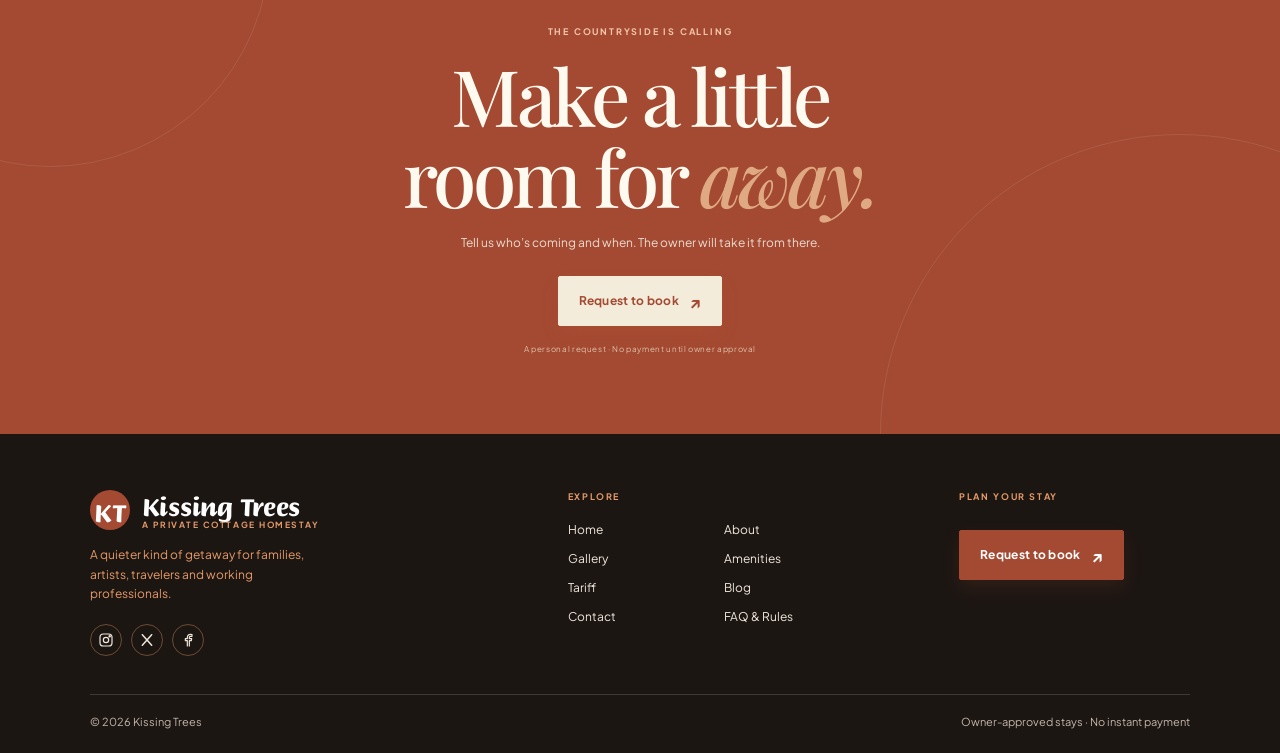
==== commit ebad9afc: "Add blog page, organize CSS into pages folder, and fix UI and booking bugs" ====
--- a/index.html
+++ b/index.html
@@ -68,6 +68,7 @@
         <a href="gallery.html">Gallery</a>
         <a href="amenities.html">Amenities</a>
         <a href="pricing.html">Tariff</a>
+        <a href="blog.html">Blog</a>
         <a href="contact.html">Contact</a>
         <a class="nav-cta" href="booking.html">
           Request to book
@@ -218,7 +219,7 @@
             <span class="wordmark-icon">KT</span>
             <span class="wordmark-text">
               Kissing Trees
-              <small>PRIVATE COTTAGE HOMESTAY</small>
+              <small>A PRIVATE COTTAGE HOMESTAY</small>
             </span>
           </a>
           <p class="footer-tagline">
@@ -234,6 +235,7 @@
             <a href="gallery.html">Gallery</a>
             <a href="amenities.html">Amenities</a>
             <a href="pricing.html">Tariff</a>
+            <a href="blog.html">Blog</a>
             <a href="contact.html">Contact</a>
             <a href="faq.html">FAQ &amp; Rules</a>
           </nav>
--- a/css/style.css
+++ b/css/style.css
@@ -1,3707 +1,33 @@
+/* ============================================================
+   KISSING TREES — MASTER STYLESHEET INDEX
+   Core styles live in /css, page-specific styles live in /css/pages:
+     - css/base.css            : Tokens, reset, typography, .button, .eyebrow
+     - css/layout.css          : Header, nav, mobile drawer, footer, chat, subpage shell
+     - css/pages/home.css      : index.html (hero, ribbon, intro, previews, closing CTA)
+     - css/pages/about.css     : about.html (founder portrait/copy, subpage band, facts)
+     - css/pages/gallery.css   : gallery.html (gallery heading, lightbox)
+     - css/pages/amenities.css : amenities.html (amenity card grid)
+     - css/pages/pricing.css   : pricing.html (tariff layout & callout)
+     - css/pages/faq.css       : faq.html (house rules & FAQ accordions)
+     - css/pages/contact.css   : contact.html (contact cards & inquiry form)
+     - css/pages/blog.css      : blog.html (blog cards & social follow banner)
+     - css/pages/booking.css   : booking.html (multi-step form, steppers, ID upload, aside)
+     - css/pages/admin.css     : admin.html (owner login, dashboard table, ID modal)
+   ============================================================ */
 @import url('https://fonts.googleapis.com/css2?family=Briem+Hand:wght@300;400;500;600;700;800;900&family=Delius+Swash+Caps&family=Plus+Jakarta+Sans:ital,wght@0,300..800;1,300..800&family=Playfair+Display:ital,wght@0,400..900;1,400..900&display=swap');
 
-:root {
-  /* Exact Match to Client Reference: Terracotta & Sand Linen */
-  --brand: #a44a32;
-  --brand-hover: #b8543a;
-  --brand-gold: #d99b43;
-  --brand-dark: #201713;
-  --pine: #a44a32;
-  --jade: #b8543a;
-  --foam: #f3ecda;
-  --sand: #ede4d0;
-  --paper: #ffffff;
-  --ink: #201713;
-  --muted: #6e6054;
-  --line: #ded2be;
-  --clay: #a44a32;
-  --shadow: 0 18px 50px rgba(32, 23, 19, 0.08);
-  --serif: "Playfair Display", Georgia, serif;
-  --sans: "Plus Jakarta Sans", "DM Sans", -apple-system, BlinkMacSystemFont, "Segoe UI", sans-serif;
-  --font-delius: "Delius Swash Caps", cursive;
-  --font-briem: "Briem Hand", cursive;
-}
-* {
-  box-sizing: border-box;
-}
-html {
-  scroll-behavior: smooth;
-  scroll-padding-top: 90px;
-}
-body {
-  margin: 0;
-  background: var(--foam);
-  color: var(--ink);
-  font: 15px/1.65 var(--sans);
-  -webkit-font-smoothing: antialiased;
-}
-a {
-  color: inherit;
-  text-decoration: none;
-}
-button,
-input,
-select,
-textarea {
-  font: inherit;
-}
-::selection {
-  background: #f7d5c4;
-  color: #431e13;
-}
-.topbar {
-  height: 78px;
-  padding: 0 clamp(20px, 4vw, 70px);
-  display: flex;
-  align-items: center;
-  justify-content: space-between;
-  gap: 20px;
-  background: #f3ecda;
-  border-bottom: 1px solid rgba(164, 74, 50, 0.12);
-  position: sticky;
-  top: 0;
-  z-index: 100;
-}
-.wordmark {
-  display: flex;
-  align-items: center;
-  gap: 12px;
-  color: #201713;
-  text-decoration: none;
-}
-.wordmark-icon {
-  width: 42px;
-  height: 42px;
-  border-radius: 50%;
-  background: #a44a32;
-  color: #ffffff;
-  display: grid;
-  place-items: center;
-  font-family: var(--serif);
-  font-size: 14px;
-  font-weight: 700;
-  letter-spacing: 0.06em;
-  flex-shrink: 0;
-}
-.wordmark-text,
-.wordmark > span {
-  display: flex;
-  flex-direction: column;
-  font-family: var(--font-briem) !important;
-  font-size: 26px;
-  font-weight: 700;
-  line-height: 1.05;
-  letter-spacing: -0.01em;
-  color: #201713;
-}
-.wordmark-name {
-  display: inline;
-}
-.wordmark small {
-  display: block;
-  font-family: var(--sans) !important;
-  color: #5a4b41;
-  font-size: 8px;
-  letter-spacing: 0.18em;
-  font-weight: 700;
-  margin-top: 1px;
-  text-transform: uppercase;
-}
-.main-nav {
-  display: flex;
-  align-items: center;
-  gap: clamp(10px, 1.6vw, 24px);
-}
-.main-nav a {
-  font-size: 12px;
-  font-weight: 600;
-  color: #4a3e35;
-  transition: color 0.2s;
-  white-space: nowrap;
-}
-.main-nav a:hover {
-  color: #a44a32;
-}
-.main-nav .nav-cta {
-  padding: 9px 15px;
-  background: #a44a32;
-  color: #ffffff !important;
-  font-size: 11px;
-  font-weight: 700;
-  letter-spacing: 0.04em;
-  border-radius: 4px;
-  box-shadow: 0 4px 12px rgba(164, 74, 50, 0.25);
-  display: inline-flex;
-  align-items: center;
-  gap: 6px;
-  transition: background 0.2s, transform 0.2s, box-shadow 0.2s;
-}
-.main-nav .nav-cta:hover {
-  background: #b8543a;
-  transform: translateY(-1px);
-  box-shadow: 0 6px 16px rgba(164, 74, 50, 0.35);
-}
-.nav-cta span,
-.button span {
-  margin-left: 10px;
-  font-size: 17px;
-  line-height: 0;
-}
-.button {
-  display: inline-flex;
-  align-items: center;
-  justify-content: center;
-  padding: 14px 20px;
-  background: var(--pine);
-  color: #fff !important;
-  font-size: 12px;
-  font-weight: 700;
-  letter-spacing: 0.025em;
-  border: 1px solid var(--pine);
-  border-radius: 2px;
-  transition:
-    background 0.2s,
-    transform 0.2s,
-    box-shadow 0.2s;
-  box-shadow: 0 8px 18px #c85a321e;
-}
-.button:hover {
-  background: var(--jade);
-  border-color: var(--jade);
-  transform: translateY(-2px);
-  box-shadow: 0 12px 24px #c85a322a;
-}
-.eyebrow {
-  font-size: 9px;
-  letter-spacing: 0.2em;
-  font-weight: 700;
-  color: var(--jade);
-  margin: 0 0 16px;
-}
-.muted {
-  color: var(--muted);
-}
-h1,
-h2,
-h3,
-p {
-  margin-top: 0;
-}
-h1,
-h2 {
-  font-family: var(--serif);
-  font-weight: 500;
-  letter-spacing: -0.045em;
-  line-height: 1.04;
-  color: var(--pine);
-}
-h1 em,
-h2 em {
-  font-weight: 500;
-  color: var(--clay);
-}
-h2 {
-  font-size: clamp(36px, 5vw, 59px);
-  margin-bottom: 0;
-}
-h3 {
-  font-weight: 600;
-  letter-spacing: -0.03em;
-}
-.section-shell {
-  max-width: 1240px;
-  margin: 0 auto;
-  padding-left: clamp(22px, 7vw, 100px);
-  padding-right: clamp(22px, 7vw, 100px);
-}
-/* ============================================================
-   HOME HERO â€” EXACT CLIENT REFERENCE REPLICA
-   ============================================================ */
-.home-hero {
-  position: relative;
-  width: 100%;
-  min-height: calc(100vh - 78px);
-  display: flex;
-  flex-direction: column;
-  justify-content: space-between;
-  align-items: flex-start;
-  text-align: left;
-  padding: clamp(50px, 8vh, 90px) clamp(24px, 5vw, 80px) 30px;
-  background-image:
-    linear-gradient(90deg, rgba(20, 14, 10, 0.88) 0%, rgba(20, 14, 10, 0.74) 34%, rgba(20, 14, 10, 0.28) 58%, rgba(20, 14, 10, 0.04) 85%, transparent 100%),
-    linear-gradient(180deg, rgba(20, 14, 10, 0.2) 0%, transparent 40%, rgba(20, 14, 10, 0.5) 100%),
-    url('../assets/property-photos/house-exterior.jpeg');
-  background-size: cover;
-  background-position: center 60%;
-  background-repeat: no-repeat;
-  color: #ffffff;
-  box-sizing: border-box;
-  overflow: hidden;
-}
-.hero-left-content {
-  position: relative;
-  z-index: 2;
-  max-width: 540px;
-  margin: auto 0;
-}
-.hero-eyebrow {
-  font-size: 11px;
-  font-weight: 700;
-  letter-spacing: 0.22em;
-  color: #e8d0ba;
-  text-transform: uppercase;
-  margin: 0 0 20px;
-}
-.hero-brand-heading {
-  font-family: var(--font-delius) !important;
-  font-size: clamp(64px, 9.5vw, 115px);
-  font-weight: 400;
-  line-height: 0.90;
-  color: #fffdf8;
-  margin: 0 0 24px;
-  text-shadow: 0 4px 28px rgba(0, 0, 0, 0.6);
-  letter-spacing: 0.01em;
-}
-.hero-tagline-group {
-  margin: 0 0 32px;
-  max-width: 520px;
-  border-left: 2px solid rgba(164, 74, 50, 0.85);
-  padding-left: 18px;
-}
-.hero-lead {
-  font-family: var(--font-briem) !important;
-  font-size: clamp(19px, 2.2vw, 24px);
-  font-weight: 500;
-  line-height: 1.35;
-  color: #fffdf8;
-  margin: 0 0 10px;
-  text-shadow: 0 2px 14px rgba(0, 0, 0, 0.6);
-}
-.hero-subtext {
-  font-family: var(--sans);
-  font-size: 13.5px;
-  font-weight: 400;
-  line-height: 1.6;
-  color: rgba(255, 253, 248, 0.88);
-  margin: 0;
-  letter-spacing: 0.01em;
-  text-shadow: 0 1px 10px rgba(0, 0, 0, 0.7);
-}
-.hero-tagline {
-  font-family: var(--font-briem) !important;
-  font-size: clamp(18px, 2.1vw, 24px);
-  font-weight: 500;
-  line-height: 1.42;
-  color: #fffdfa;
-  max-width: 540px;
-  margin: 0 0 30px;
-  text-shadow: 0 2px 14px rgba(0, 0, 0, 0.5);
-}
-.hero-actions {
-  display: flex;
-  align-items: center;
-  gap: 28px;
-  margin-bottom: 20px;
-}
-.button-terracotta {
-  background: #a44a32;
-  color: #ffffff !important;
-  padding: 16px 28px;
-  font-size: 11px;
-  font-weight: 700;
-  letter-spacing: 0.14em;
-  text-transform: uppercase;
-  border-radius: 2px;
-  border: 1px solid #a44a32;
-  box-shadow: 0 6px 20px rgba(164, 74, 50, 0.35);
-  display: inline-flex;
-  align-items: center;
-  justify-content: center;
-  transition: background 0.2s, transform 0.2s, box-shadow 0.2s;
-  cursor: pointer;
-}
-.button-terracotta span {
-  margin-left: 8px;
-}
-.button-terracotta:hover {
-  background: #b8543a;
-  transform: translateY(-2px);
-  box-shadow: 0 10px 24px rgba(164, 74, 50, 0.45);
-}
-.text-link-underline {
-  color: #ffffff;
-  font-size: 11px;
-  font-weight: 700;
-  letter-spacing: 0.14em;
-  text-transform: uppercase;
-  border-bottom: 1.5px solid rgba(255, 255, 255, 0.85);
-  padding-bottom: 4px;
-  display: inline-flex;
-  align-items: center;
-  gap: 6px;
-  transition: opacity 0.2s, border-color 0.2s;
-}
-.text-link-underline:hover {
-  opacity: 0.85;
-  border-color: #e8d0ba;
-}
-.hero-meta-strip {
-  position: relative;
-  z-index: 2;
-  width: 100%;
-  display: flex;
-  justify-content: space-between;
-  align-items: flex-end;
-  padding-top: 40px;
-  color: #ded0c4;
-  font-size: 10px;
-  letter-spacing: 0.18em;
-  box-sizing: border-box;
-}
-.hero-coords {
-  display: flex;
-  gap: 24px;
-  text-transform: uppercase;
-}
-.hero-index-label {
-  font-family: var(--serif);
-  font-style: italic;
-  font-size: 13px;
-  color: #ded0c4;
-}
+/* Core & Shared Layout */
+@import url('./base.css');
+@import url('./layout.css');
 
-/* ============================================================
-   TERRACOTTA RIBBON â€” CLIENT REFERENCE REPLICA
-   ============================================================ */
-.terracotta-ribbon {
-  width: 100%;
-  background: #a44a32;
-  padding: 16px 0;
-  overflow: hidden;
-  position: relative;
-  box-sizing: border-box;
-}
-.ribbon-marquee {
-  width: 100%;
-  overflow: hidden;
-  display: flex;
-}
-.ribbon-track {
-  display: flex;
-  width: max-content;
-  will-change: transform;
-  animation: ribbonScroll 24s linear infinite;
-}
-.ribbon-track:hover {
-  animation-play-state: paused;
-}
-.ribbon-group {
-  display: flex;
-  align-items: center;
-  gap: clamp(18px, 3.5vw, 42px);
-  padding-right: clamp(18px, 3.5vw, 42px);
-  font-family: var(--serif);
-  font-style: italic;
-  font-size: clamp(17px, 1.8vw, 22px);
-  color: #fffdf8;
-  white-space: nowrap;
-  flex-shrink: 0;
-  letter-spacing: 0.02em;
-}
-.ribbon-dot {
-  color: #f7d5c4;
-  font-size: 15px;
-  opacity: 0.8;
-}
-
-@keyframes ribbonScroll {
-  0% {
-    transform: translateX(0);
-  }
-  100% {
-    transform: translateX(-50%);
-  }
-}
-
-/* ============================================================
-   INTRO BAND â€” NOT A RESORT. NOT A RUSH.
-   ============================================================ */
-.intro-band {
-  background: #f3ecda;
-  padding: 85px clamp(24px, 8vw, 120px);
-  display: grid;
-  grid-template-columns: 240px 1fr;
-  gap: clamp(30px, 6vw, 80px);
-  align-items: start;
-}
-.intro-side {
-  padding-top: 8px;
-}
-.side-rule {
-  width: 60px;
-  height: 1px;
-  background: #c5b8a5;
-  margin-bottom: 14px;
-}
-.side-label {
-  font-size: 9px;
-  letter-spacing: 0.22em;
-  font-weight: 700;
-  color: #6e6054;
-  text-transform: uppercase;
-  display: block;
-}
-.intro-main h2 {
-  font-family: var(--serif);
-  font-size: clamp(42px, 5.8vw, 70px);
-  font-weight: 500;
-  line-height: 1.05;
-  color: #201713;
-  margin: 0 0 24px;
-  letter-spacing: -0.03em;
-}
-.intro-main h2 em {
-  font-style: italic;
-  font-weight: 400;
-  color: #a44a32;
-}
-.intro-lead {
-  font-size: 14px;
-  line-height: 1.8;
-  color: #5c4d42;
-  max-width: 620px;
-  margin: 0 0 24px;
-}
-.quiet-note {
-  background: #ede4d0;
-  border-left: 2px solid #a44a32;
-  padding: 16px 20px;
-  font-size: 12px;
-  color: #54453b;
-  max-width: 580px;
-}
-/* legacy styles removed */
-.intro-copy {
-  align-self: center;
-  color: var(--muted);
-  font-size: 13px;
-  max-width: 450px;
-}
-.quiet-note {
-  padding: 15px 17px;
-  border-left: 2px solid var(--clay);
-  background: #f8f3e8;
-  color: #5e4e44;
-  font-size: 11px;
-}
-.tiny-sun {
-  color: var(--clay);
-  margin-right: 8px;
-}
-.photo-section {
-  padding-top: 92px;
-  padding-bottom: 100px;
-}
-.section-head {
-  display: flex;
-  align-items: flex-end;
-  justify-content: space-between;
-  gap: 30px;
-  margin-bottom: 32px;
-}
-.section-head > p,
-.section-head > span {
-  font-size: 11px;
-  color: var(--muted);
-  text-align: right;
-}
-.section-head h2 {
-  font-size: clamp(38px, 5.5vw, 62px);
-}
-.editorial-gallery {
-  display: grid;
-  grid-template-columns: 1.2fr 0.8fr 1fr;
-  grid-template-rows: 205px 205px;
-  grid-auto-rows: 205px;
-  gap: 12px;
-}
-.gallery-tile {
-  position: relative;
-  isolation: isolate;
-  overflow: hidden;
-  display: flex;
-  align-items: flex-end;
-  padding: 14px;
-  color: white;
-  font-size: 9px;
-  letter-spacing: 0.05em;
-  background: #cfa38b;
-}
-.gallery-tile img {
-  position: absolute;
-  z-index: 0;
-  inset: 0;
-  width: 100%;
-  height: 100%;
-  object-fit: cover;
-  transition: transform 0.35s ease;
-}
-.gallery-tile:hover img {
-  transform: scale(1.04);
-}
-.gallery-tile:focus-visible {
-  outline: 3px solid var(--clay);
-  outline-offset: -3px;
-}
-.gallery-tile:before {
-  content: "";
-  position: absolute;
-  z-index: 1;
-  inset: 0;
-  background: linear-gradient(180deg, transparent 45%, #1c1613aa);
-}
-.gallery-tile > span {
-  position: relative;
-  z-index: 2;
-}
-.tile-courtyard {
-  grid-row: span 2;
-  background: linear-gradient(
-    145deg,
-    #d8b991 0 18%,
-    #e5c3b3 19% 48%,
-    #ba6544 49% 75%,
-    #6b3f2e
-  );
-}
-.tile-living {
-  background: linear-gradient(140deg, #d9c6a9, #c89578 55%, #8c4c34);
-}
-.tile-garden {
-  background: linear-gradient(140deg, #e5cdb0, #d99966 52%, #9e5334);
-}
-.tile-sunset {
-  background: linear-gradient(145deg, #f2c899, #df7b54 50%, #9e4b30);
-}
-.tile-bedroom {
-  background: linear-gradient(140deg, #e5d9c4, #c99c85 55%, #884b36);
-}
-.tile-dining {
-  background: linear-gradient(140deg, #e6cda6, #bb8864 55%, #7e4431);
-}
-.tile-living:after,
-.tile-bedroom:after,
-.tile-dining:after {
-  display: none;
-}
-.sample-stamp {
-  font-size: 8px !important;
-  letter-spacing: 0.1em;
-  color: #946841 !important;
-  font-weight: 700;
-}
-.amenity-section {
-  background: #f3eae0;
-  padding: 82px 0;
-}
-.amenity-layout {
-  display: grid;
-  grid-template-columns: 0.8fr 1.2fr;
-  gap: 8vw;
-  align-items: center;
-}
-.amenity-intro h2 {
-  font-size: clamp(42px, 5vw, 60px);
-  margin-bottom: 18px;
-}
-.amenity-intro p:not(.eyebrow) {
-  font-size: 12px;
-}
-.sample-stamp {
-  display: inline-block;
-  margin-top: 20px;
-  padding: 7px 9px;
-  border: 1px solid #c9b899;
-}
-.amenity-grid {
-  display: grid;
-  grid-template-columns: repeat(3, 1fr);
-  gap: 10px;
-}
-.amenity-grid .card {
-  min-height: 125px;
-  display: flex;
-  flex-direction: column;
-  justify-content: flex-end;
-  background: #f8f5ed;
-  border: 1px solid #dcd8c8;
-  border-radius: 2px;
-  padding: 15px;
-  box-shadow: none;
-}
-.amenity-grid .ic {
-  font-size: 20px;
-}
-.amenity-grid b {
-  font-size: 11px;
-  line-height: 1.3;
-}
-.rate-section {
-  padding-top: 90px;
-  padding-bottom: 95px;
-}
-.rate-grid {
-  display: grid;
-  grid-template-columns: repeat(3, 1fr);
-  gap: 12px;
-}
-.rate-card {
-  min-height: 173px;
-  display: grid;
-  grid-template-columns: 1fr auto;
-  grid-template-rows: auto 1fr auto;
-  align-items: end;
-  position: relative;
-  padding: 21px;
-  background: var(--paper);
-  border: 1px solid var(--line);
-}
-.featured-rate {
-  background: #fdf5ed;
-  border-color: #ebd3be;
-}
-.rate-no {
-  grid-column: 1/-1;
-  align-self: start;
-  font: italic 14px var(--serif);
-  color: var(--clay);
-}
-.rate-card small {
-  color: var(--muted);
-  font-size: 8px;
-  letter-spacing: 0.15em;
-}
-.rate-card h3 {
-  font: 500 20px var(--serif);
-  color: var(--pine);
-  margin: 3px 0 0;
-}
-.rate-card strong {
-  font: 500 23px var(--serif);
-  color: var(--pine);
-  text-align: right;
-}
-.rate-unit {
-  grid-column: 1/-1;
-  font-size: 8px;
-  letter-spacing: 0.1em;
-  color: var(--muted);
-  text-transform: uppercase;
-}
-.price-note {
-  display: flex;
-  align-items: center;
-  gap: 14px;
-  padding: 15px 18px;
-  margin-top: 12px;
-  background: #eee9db;
-  color: #6c594f;
-  font-size: 10px;
-}
-.price-note p {
-  margin: 0;
-}
-.note-symbol {
-  color: var(--jade);
-  font-size: 17px;
-}
-.rules-section {
-  display: grid;
-  grid-template-columns: 0.85fr 1.15fr;
-  gap: 10vw;
-  padding: 86px clamp(25px, 13vw, 180px);
-  background: #f6ede3;
-}
-.rules-aside h2 {
-  font-size: clamp(42px, 6vw, 67px);
-  margin-bottom: 18px;
-}
-.rules-aside > p:not(.eyebrow) {
-  font-size: 12px;
-  color: #6c594f;
-  margin-bottom: 22px;
-}
-.rules-list article {
-  display: grid;
-  grid-template-columns: 34px 1fr;
-  gap: 12px;
-  padding: 14px 0;
-  border-bottom: 1px solid #e5d4c3;
-}
-.rules-list article:first-child {
-  padding-top: 0;
-}
-.rules-list article > span {
-  font: italic 13px var(--serif);
-  color: var(--clay);
-}
-.rules-list p {
-  font-size: 12px;
-  margin: 0;
-  color: #5e4e44;
-}
-.booking-steps {
-  padding-top: 93px;
-  padding-bottom: 98px;
-}
-.booking-steps .section-head > p {
-  max-width: 220px;
-  text-align: left;
-}
-.step-line {
-  display: grid;
-  grid-template-columns: repeat(3, 1fr);
-  gap: 25px;
-  position: relative;
-}
-.step-line:before {
-  content: "";
-  height: 1px;
-  position: absolute;
-  left: 9px;
-  right: 20%;
-  top: 17px;
-  background: #e5d4c3;
-}
-.step-line article {
-  position: relative;
-  padding-top: 45px;
-}
-.step-number {
-  position: absolute;
-  top: 0;
-  left: 0;
-  width: 35px;
-  height: 35px;
-  display: grid;
-  place-items: center;
-  border-radius: 50%;
-  background: var(--foam);
-  border: 1px solid #d9b89f;
-  color: var(--pine);
-  font: italic 12px var(--serif);
-}
-.step-line h3 {
-  font: 500 19px var(--serif);
-  color: var(--pine);
-  margin: 0 0 8px;
-}
-.step-line p {
-  font-size: 11px;
-  color: var(--muted);
-  max-width: 260px;
-}
-.faq-section {
-  background: #eae6d9;
-  padding: 80px 0;
-}
-.faq-layout {
-  display: grid;
-  grid-template-columns: 0.8fr 1.2fr;
-  gap: 9vw;
-}
-.faq-layout h2 {
-  font-size: clamp(40px, 5.4vw, 62px);
-}
-.faq-list details {
-  border: 1px solid transparent;
-  border-bottom-color: var(--line);
-  border-radius: 4px;
-  padding: 0 18px;
-  margin: 0;
-  background: rgba(255, 253, 248, 0.42);
-  transition:
-    background 0.2s ease,
-    border-color 0.2s ease,
-    transform 0.2s ease;
-}
-.faq-list summary {
-  display: flex;
-  align-items: center;
-  gap: 20px;
-  list-style: none;
-  cursor: pointer;
-  min-height: 68px;
-  font-size: 13px;
-  font-weight: 650;
-  color: var(--pine);
-}
-.faq-list summary::-webkit-details-marker {
-  display: none;
-}
-.faq-list .faq-number {
-  flex: 0 0 28px;
-  color: var(--clay);
-  font: italic 15px var(--serif);
-}
-.faq-list .faq-question {
-  flex: 1;
-}
-.faq-list .faq-toggle {
-  color: var(--clay);
-  font-size: 23px;
-  font-weight: 400;
-  line-height: 1;
-  transition: transform 0.2s ease;
-}
-.faq-list details[open] {
-  border-color: #d7d2c4;
-  background: var(--paper);
-  transform: translateX(4px);
-}
-.faq-list details[open] .faq-toggle {
-  transform: rotate(45deg);
-}
-.faq-list details:not([open]):hover {
-  border-color: #d7d2c4;
-  background: rgba(255, 253, 248, 0.8);
-}
-.faq-list details p {
-  max-width: 520px;
-  margin: -2px 48px 20px;
-  font-size: 12px;
-  line-height: 1.8;
-  color: var(--muted);
-}
-.guest-notes {
-  padding-top: 85px;
-  padding-bottom: 90px;
-}
-.review-grid {
-  display: grid;
-  grid-template-columns: repeat(3, 1fr);
-  gap: 13px;
-}
-.review-grid blockquote {
-  margin: 0;
-  padding: 22px;
-  background: var(--paper);
-  border-top: 2px solid #c85a32;
-  min-height: 160px;
-}
-.review-grid blockquote > span {
-  font-size: 9px;
-  letter-spacing: 0.18em;
-  color: #b17c51;
-}
-.review-grid blockquote p {
-  font: 500 17px/1.45 var(--serif);
-  color: var(--pine);
-  margin: 17px 0;
-}
-.review-grid cite {
-  font-style: normal;
-  font-size: 9px;
-  color: var(--muted);
-}
-.location-section {
-  display: grid;
-  grid-template-columns: 1fr 1fr;
-  background: #f5ece2;
-  min-height: 400px;
-}
-.map-art {
-  position: relative;
-  overflow: hidden;
-  min-height: 350px;
-  background:
-    radial-gradient(ellipse at 76% 18%, #f5e4b9 0 8%, transparent 9%),
-    linear-gradient(155deg, #dfc3a9, #7aafa0 55%, #468b81);
-}
-.map-art:before,
-.map-art:after {
-  content: "";
-  position: absolute;
-  border-radius: 50%;
-  background: #e6d4b1;
-  transform: rotate(-15deg);
-}
-.map-art:before {
-  width: 120%;
-  height: 48%;
-  left: -16%;
-  bottom: -14%;
-}
-.map-art:after {
-  width: 95%;
-  height: 17%;
-  left: -5%;
-  bottom: 21%;
-  background: #ffffff4d;
-}
-.map-label,
-.map-water,
-.map-pin,
-.map-path {
-  position: absolute;
-  z-index: 1;
-}
-.map-label {
-  top: 23px;
-  left: 25px;
-  padding: 6px 9px;
-  background: #fffdf0c9;
-  color: var(--pine);
-  font-size: 8px;
-  letter-spacing: 0.12em;
-}
-.map-water {
-  right: 23px;
-  top: 48%;
-  color: #f8eee4b8;
-  font: italic 11px var(--serif);
-  letter-spacing: 0.16em;
-}
-.map-path {
-  height: 150px;
-  width: 120px;
-  left: 53%;
-  top: 31%;
-  border: 1px dashed #fffdf0;
-  transform: rotate(29deg);
-  border-radius: 55%;
-}
-.map-pin {
-  left: 51%;
-  top: 43%;
-  width: 30px;
-  height: 30px;
-  display: grid;
-  place-items: center;
-  border-radius: 50% 50% 50% 0;
-  transform: rotate(-45deg);
-  background: var(--pine);
-  color: white;
-  font-size: 8px;
-}
-.map-pin::first-letter {
-  transform: rotate(45deg);
-}
-.location-copy {
-  align-self: center;
-  padding: 56px clamp(30px, 8vw, 100px);
-}
-.location-copy h2 {
-  font-size: clamp(37px, 5vw, 57px);
-  margin-bottom: 19px;
-}
-.location-copy > p:not(.eyebrow) {
-  max-width: 360px;
-  font-size: 12px;
-  color: #645348;
-}
-.contact-line {
-  display: grid;
-  gap: 4px;
-  margin-top: 25px;
-  padding-top: 16px;
-  border-top: 1px solid #e5d4c3;
-}
-.contact-line span {
-  font-size: 8px;
-  letter-spacing: 0.16em;
-  color: var(--muted);
-}
-.contact-line strong {
-  font-size: 11px;
-  color: var(--pine);
-}
-.closing-cta {
-  position: relative;
-  isolation: isolate;
-  overflow: hidden;
-  text-align: center;
-  padding: 88px 20px 78px;
-  background: var(--pine);
-  color: #f7eee6;
-}
-.closing-cta .eyebrow {
-  color: #f4c7ab;
-}
-.closing-cta h2 {
-  font-size: clamp(47px, 7vw, 78px);
-  color: #fffaf0;
-  margin-bottom: 15px;
-}
-.closing-cta h2 em {
-  color: #dfaa83;
-}
-.closing-cta > p:not(.eyebrow) {
-  font-size: 12px;
-  color: #ebdcd0;
-}
-.button-cream {
-  margin-top: 12px;
-  background: var(--foam);
-  border-color: var(--foam);
-  color: var(--pine) !important;
-}
-.button-cream:hover {
-  background: #fff;
-}
-.cta-footnote {
-  display: block;
-  margin-top: 17px;
-  color: #debfa9;
-  font-size: 8px;
-  letter-spacing: 0.08em;
-}
-.cta-orbit {
-  position: absolute;
-  z-index: -1;
-  border: 1px solid #ffffff18;
-  border-radius: 50%;
-  width: 440px;
-  height: 440px;
-  left: -170px;
-  top: -210px;
-}
-.orbit-two {
-  left: auto;
-  right: -200px;
-  top: auto;
-  bottom: -300px;
-  width: 600px;
-  height: 600px;
-}
-.site-footer {
-  min-height: 86px;
-  display: flex;
-  align-items: center;
-  justify-content: space-between;
-  gap: 18px;
-  padding: 18px clamp(20px, 5vw, 78px);
-  background: #f0ede2;
-  border-top: 1px solid var(--line);
-  color: var(--muted);
-  font-size: 9px;
-}
-.site-footer .wordmark {
-  font-size: 13px;
-}
-.site-footer .wordmark-icon {
-  width: 30px;
-  height: 30px;
-  font-size: 9px;
-}
-.site-footer .wordmark small {
-  font-size: 7px;
-}
-/* ============================================================
-   KISSING TREES — LUXURY BOOKING FLOW
-   Palette: Terracotta (#9B4433), Warm Creams (#FDFBF7, #FAF6EE),
-   Soft Sand/Stone (#E8DFD5, #D9CEBF), Charcoal/Espresso (#2B2523)
-   ============================================================ */
-.form-page,
-.admin-page {
-  min-height: 100vh;
-  background: #FAF6EE;
-}
-.booking-main {
-  max-width: 1200px;
-  margin: 0 auto;
-  padding: 24px clamp(18px, 4vw, 54px) 96px;
-}
-.booking-topline {
-  display: flex;
-  align-items: center;
-  justify-content: space-between;
-  flex-wrap: wrap;
-  gap: 14px;
-  padding: 8px 0 24px;
-  border-bottom: 1px solid #E8DFD5;
-  margin-bottom: 34px;
-}
-.back-link {
-  font-size: 11px;
-  font-weight: 700;
-  letter-spacing: 0.12em;
-  color: #6E625B;
-  display: inline-flex;
-  align-items: center;
-  gap: 6px;
-  transition: color 0.2s ease;
-}
-.back-link:hover {
-  color: #9B4433;
-}
-.back-link .sep {
-  color: #D9CEBF;
-  padding: 0 4px;
-}
-.topline-badges {
-  display: flex;
-  align-items: center;
-  gap: 8px;
-}
-.trust-badge {
-  font-size: 10px;
-  font-weight: 700;
-  letter-spacing: 0.08em;
-  color: #9B4433;
-  background: rgba(155, 68, 51, 0.08);
-  border: 1px solid rgba(155, 68, 51, 0.18);
-  padding: 5px 11px;
-  border-radius: 20px;
-  display: inline-flex;
-  align-items: center;
-  gap: 5px;
-}
-.demo-tag {
-  font-size: 10px;
-  font-weight: 700;
-  letter-spacing: 0.06em;
-  color: #7D6C60;
-  background: #EDE5D8;
-  padding: 5px 11px;
-  border-radius: 20px;
-}
-.booking-layout {
-  display: grid;
-  grid-template-columns: minmax(0, 1.35fr) minmax(310px, 0.85fr);
-  gap: clamp(32px, 5vw, 60px);
-  align-items: start;
-}
-
-/* Form Panel Header */
-.panel-hero {
-  margin-bottom: 26px;
-}
-.panel-eyebrow {
-  font-size: 10px;
-  font-weight: 800;
-  letter-spacing: 0.18em;
-  text-transform: uppercase;
-  color: #9B4433;
-  display: block;
-  margin-bottom: 12px;
-}
-.panel-title {
-  font-family: var(--serif);
-  font-size: clamp(38px, 5vw, 56px);
-  font-weight: 500;
-  line-height: 1.06;
-  letter-spacing: -0.03em;
-  color: #2B2523;
-  margin: 0 0 14px;
-}
-.panel-title em {
-  font-style: italic;
-  font-weight: 400;
-  color: #9B4433;
-}
-.booking-lead {
-  font-size: 13.5px;
-  line-height: 1.6;
-  color: #6E625B;
-  max-width: 520px;
-  margin: 0;
-}
-
-/* Step Progress Indicator */
-.step-progress-wrapper {
-  margin: 28px 0 26px;
-}
-.progress-track {
-  display: flex;
-  gap: 8px;
-  margin-bottom: 10px;
-}
-.progress-step-pill {
-  height: 5px;
-  flex: 1;
-  border-radius: 4px;
-  background: #E8DFD5;
-  transition: all 0.3s ease;
-}
-.progress-step-pill.active {
-  background: #9B4433;
-}
-.progress-meta {
-  display: flex;
-  justify-content: space-between;
-  align-items: center;
-  font-size: 10px;
-  font-weight: 700;
-  letter-spacing: 0.1em;
-  color: #7D6C60;
-}
-.progress-step-text {
-  color: #4A3F39;
-}
-.progress-total-pill {
-  font-size: 9px;
-  letter-spacing: 0.08em;
-  background: #EDE5D8;
-  padding: 3px 9px;
-  border-radius: 4px;
-  color: #5A4D45;
-}
-
-/* Luxury Form Cards */
-.form-step-container {
-  margin-bottom: 0;
-}
-.form-card {
-  background: #FFFFFF;
-  border-radius: 18px;
-  border: 1px solid rgba(43, 37, 35, 0.07);
-  box-shadow: 0 4px 20px -2px rgba(43, 37, 35, 0.04), 0 12px 36px -4px rgba(43, 37, 35, 0.05);
-  padding: clamp(22px, 4vw, 36px);
-  margin-bottom: 24px;
-  transition: transform 0.2s ease, box-shadow 0.2s ease;
-}
-.form-card-header {
-  display: flex;
-  align-items: flex-start;
-  gap: 16px;
-  padding-bottom: 22px;
-  margin-bottom: 24px;
-  border-bottom: 1px solid #F0E8DC;
-}
-.card-step-badge {
-  width: 44px;
-  height: 44px;
-  border-radius: 12px;
-  background: rgba(155, 68, 51, 0.08);
-  border: 1px solid rgba(155, 68, 51, 0.16);
-  display: flex;
-  flex-direction: column;
-  align-items: center;
-  justify-content: center;
-  flex-shrink: 0;
-}
-.card-step-badge .badge-num {
-  font-family: var(--serif);
-  font-size: 16px;
-  font-weight: 700;
-  color: #9B4433;
-  line-height: 1;
-}
-.card-step-badge .badge-tag {
-  font-size: 7.5px;
-  font-weight: 800;
-  letter-spacing: 0.1em;
-  color: #9B4433;
-  opacity: 0.8;
-  margin-top: 1px;
-}
-.card-title-group {
-  flex: 1;
-}
-.card-title {
-  font-family: var(--serif);
-  font-size: clamp(22px, 2.6vw, 26px);
-  font-weight: 500;
-  color: #2B2523;
-  margin: 0 0 5px;
-  letter-spacing: -0.02em;
-}
-.card-subtitle {
-  font-size: 13px;
-  line-height: 1.5;
-  color: #6E625B;
-  margin: 0;
-}
-
-/* Inputs, Micro-Labels & Form Controls */
-.form-group {
-  margin-bottom: 22px;
-}
-.field-label {
-  display: block;
-  font-size: 11px;
-  font-weight: 700;
-  letter-spacing: 0.08em;
-  text-transform: uppercase;
-  color: #4A3F39;
-  margin-bottom: 8px;
-}
-.label-soft {
-  font-size: 11px;
-  font-weight: 400;
-  text-transform: none;
-  color: #8F8177;
-  margin-left: 6px;
-}
-.field-label-row {
-  display: flex;
-  justify-content: space-between;
-  align-items: baseline;
-  flex-wrap: wrap;
-  gap: 6px;
-  margin-bottom: 8px;
-}
-.field-hint {
-  font-size: 11px;
-  color: #8F8177;
-  font-weight: 500;
-}
-.form-control {
-  width: 100%;
-  padding: 13px 16px;
-  font-size: 14px;
-  font-family: var(--sans);
-  color: #2B2523;
-  background: #FAF8F5;
-  border: 1px solid #E8DFD5;
-  border-radius: 12px;
-  box-sizing: border-box;
-  transition: border-color 0.2s ease, background 0.2s ease, box-shadow 0.2s ease;
-}
-.form-control:hover {
-  border-color: #D9CEBF;
-  background: #FFFFFF;
-}
-.form-control:focus {
-  outline: none;
-  border-color: #9B4433;
-  background: #FFFFFF;
-  box-shadow: 0 0 0 3px rgba(155, 68, 51, 0.15);
-}
-.form-control::placeholder {
-  color: #A69B91;
-}
-
-/* Custom Styled Select Dropdown */
-.select-wrapper {
-  position: relative;
-  width: 100%;
-}
-.styled-select {
-  appearance: none;
-  -webkit-appearance: none;
-  padding-right: 44px;
-  cursor: pointer;
-}
-.select-chevron {
-  position: absolute;
-  right: 16px;
-  top: 50%;
-  transform: translateY(-50%);
-  pointer-events: none;
-  color: #9B4433;
-  display: flex;
-  align-items: center;
-}
-
-/* Input with Left Icon */
-.input-with-icon {
-  position: relative;
-  width: 100%;
-}
-.input-with-icon .field-icon {
-  position: absolute;
-  left: 15px;
-  top: 50%;
-  transform: translateY(-50%);
-  color: #8F7D71;
-  pointer-events: none;
-}
-.input-with-icon .form-control {
-  padding-left: 44px;
-}
-textarea.form-control {
-  resize: vertical;
-  min-height: 84px;
-  line-height: 1.55;
-}
-.form-row2 {
-  display: grid;
-  grid-template-columns: repeat(2, 1fr);
-  gap: 14px;
-}
-
-/* ============================================================
-   GUEST COUNTER STEPPERS (Men, Women, Children)
-   ============================================================ */
-.guest-counter-grid {
-  display: grid;
-  grid-template-columns: repeat(3, 1fr);
-  gap: 12px;
-}
-.guest-stepper-card {
-  background: #FAF8F5;
-  border: 1px solid #E8DFD5;
-  border-radius: 14px;
-  padding: 14px 10px;
-  display: flex;
-  flex-direction: column;
-  align-items: center;
-  justify-content: space-between;
-  gap: 12px;
-  transition: all 0.2s ease;
-}
-.guest-stepper-card:hover {
-  background: #FFFFFF;
-  border-color: #D9CEBF;
-  box-shadow: 0 4px 14px rgba(43, 37, 35, 0.04);
-}
-.stepper-meta {
-  text-align: center;
-}
-.stepper-name {
-  display: block;
-  font-size: 13px;
-  font-weight: 700;
-  color: #2B2523;
-}
-.stepper-age {
-  display: block;
-  font-size: 10.5px;
-  color: #8F8177;
-  margin-top: 2px;
-}
-.stepper-controls {
-  display: flex;
-  align-items: center;
-  justify-content: center;
-  gap: 6px;
-  width: 100%;
-}
-.stepper-btn {
-  width: 32px;
-  height: 32px;
-  border-radius: 50%;
-  border: 1px solid #D9CEBF;
-  background: #FFFFFF;
-  color: #2B2523;
-  display: grid;
-  place-items: center;
-  cursor: pointer;
-  transition: all 0.15s ease;
-  flex-shrink: 0;
-  padding: 0;
-}
-.stepper-btn:hover:not(:disabled) {
-  background: #9B4433;
-  border-color: #9B4433;
-  color: #FFFFFF;
-  transform: scale(1.05);
-}
-.stepper-btn:active:not(:disabled) {
-  transform: scale(0.96);
-  background: #833829;
-}
-.stepper-btn:disabled {
-  opacity: 0.35;
-  cursor: not-allowed;
-  border-color: #E8DFD5;
-}
-.stepper-input {
-  width: 36px;
-  text-align: center;
-  border: none;
-  background: transparent;
-  font-size: 17px;
-  font-weight: 700;
-  color: #2B2523;
-  font-family: var(--sans);
-  outline: none;
-  -moz-appearance: textfield;
-  padding: 0;
-}
-.stepper-input::-webkit-outer-spin-button,
-.stepper-input::-webkit-inner-spin-button {
-  -webkit-appearance: none;
-  margin: 0;
-}
-.counter-summary-bar {
-  display: flex;
-  justify-content: space-between;
-  align-items: center;
-  flex-wrap: wrap;
-  gap: 8px;
-  margin-top: 12px;
-  padding: 9px 14px;
-  background: #FAF6EE;
-  border-radius: 10px;
-  border: 1px solid #EFE8DD;
-}
-.summary-chip {
-  display: inline-flex;
-  align-items: center;
-  gap: 7px;
-  font-size: 12px;
-  font-weight: 700;
-  color: #9B4433;
-}
-.summary-pulse {
-  width: 7px;
-  height: 7px;
-  border-radius: 50%;
-  background: #9B4433;
-  display: inline-block;
-}
-.summary-note {
-  font-size: 11px;
-  color: #8F7D71;
-}
-
-/* ============================================================
-   PAIRED SPLIT DATE RANGE COMPONENT
-   ============================================================ */
-.date-range-split {
-  display: grid;
-  grid-template-columns: 1fr auto 1fr;
-  align-items: center;
-  background: #FAF8F5;
-  border: 1px solid #E8DFD5;
-  border-radius: 14px;
-  padding: 8px 16px;
-  transition: all 0.2s ease;
-}
-.date-range-split:focus-within {
-  background: #FFFFFF;
-  border-color: #9B4433;
-  box-shadow: 0 0 0 3px rgba(155, 68, 51, 0.15);
-}
-.date-cell {
-  display: flex;
-  flex-direction: column;
-  padding: 6px 4px;
-}
-.date-cell-label {
-  display: flex;
-  flex-direction: column;
-  cursor: pointer;
-  margin-bottom: 2px;
-}
-.date-cell-tag {
-  font-size: 9.5px;
-  font-weight: 800;
-  letter-spacing: 0.12em;
-  color: #9B4433;
-  text-transform: uppercase;
-}
-.date-cell-sub {
-  font-size: 11px;
-  color: #8F8177;
-  margin-top: 1px;
-}
-.date-input-wrap {
-  display: flex;
-  align-items: center;
-  gap: 8px;
-  margin-top: 4px;
-}
-.date-field-icon {
-  color: #8F7D71;
-  flex-shrink: 0;
-}
-.date-native-input {
-  border: none;
-  background: transparent;
-  padding: 4px 0;
-  font-size: 14px;
-  font-weight: 600;
-  color: #2B2523;
-  font-family: var(--sans);
-  cursor: pointer;
-  width: 100%;
-  outline: none;
-}
-.date-divider {
-  display: flex;
-  flex-direction: column;
-  align-items: center;
-  justify-content: center;
-  padding: 0 12px;
-}
-.divider-line {
-  width: 1px;
-  height: 12px;
-  background: #E8DFD5;
-}
-.duration-badge {
-  display: inline-flex;
-  align-items: center;
-  gap: 4px;
-  padding: 5px 10px;
-  border-radius: 20px;
-  background: #FFFFFF;
-  border: 1px solid #E8DFD5;
-  color: #9B4433;
-  font-size: 11px;
-  font-weight: 700;
-  white-space: nowrap;
-  box-shadow: 0 2px 6px rgba(43, 37, 35, 0.04);
-}
-.date-feedback-row {
-  margin-top: 8px;
-  font-size: 11.5px;
-  color: #8F7D71;
-  display: flex;
-  align-items: center;
-  gap: 6px;
-}
-
-/* ============================================================
-   STAG / BACHELOR CONFIRMATION ALERT CARD
-   ============================================================ */
-.stag-alert-card {
-  background: #FAF6EE;
-  border: 1.5px solid #E8DFD5;
-  border-radius: 14px;
-  padding: 18px 20px;
-  margin: 24px 0;
-  transition: all 0.25s ease;
-  cursor: pointer;
-  user-select: none;
-  position: relative;
-}
-.stag-alert-card:hover {
-  border-color: #D9CEBF;
-  background: #F8F3E6;
-  transform: translateY(-1px);
-}
-.stag-alert-card.is-checked {
-  border-color: #9B4433;
-  background: #FFFDF9;
-  box-shadow: 0 4px 18px rgba(155, 68, 51, 0.08);
-}
-.stag-card-label {
-  display: flex;
-  align-items: flex-start;
-  gap: 14px;
-  cursor: pointer;
-  margin: 0;
-}
-.stag-checkbox-control {
-  flex-shrink: 0;
-  margin-top: 2px;
-}
-.stag-hidden-input {
-  position: absolute;
-  opacity: 0;
-  pointer-events: none;
-}
-.stag-custom-check {
-  width: 22px;
-  height: 22px;
-  border-radius: 6px;
-  border: 1.5px solid #C8BCAC;
-  background: #FFFFFF;
-  display: grid;
-  place-items: center;
-  color: transparent;
-  transition: all 0.2s ease;
-}
-.stag-hidden-input:checked + .stag-custom-check {
-  background: #9B4433;
-  border-color: #9B4433;
-  color: #FFFFFF;
-  transform: scale(1.05);
-}
-.stag-hidden-input:focus-visible + .stag-custom-check {
-  box-shadow: 0 0 0 3px rgba(155, 68, 51, 0.25);
-}
-.stag-content {
-  flex: 1;
-}
-.stag-header-row {
-  display: flex;
-  align-items: center;
-  gap: 8px;
-  margin-bottom: 6px;
-}
-.stag-shield-icon {
-  color: #9B4433;
-  display: flex;
-  align-items: center;
-}
-.stag-title {
-  font-size: 13px;
-  font-weight: 700;
-  color: #2B2523;
-  font-family: var(--sans);
-}
-.stag-text {
-  font-size: 12px;
-  line-height: 1.55;
-  color: #6E625B;
-  margin: 0;
-}
-
-/* ============================================================
-   MODERN DRAG-AND-DROP ID UPLOAD SECTION
-   ============================================================ */
-.id-upload-section {
-  background: #FAF8F5;
-  border: 1px solid #E8DFD5;
-  border-radius: 16px;
-  padding: 22px;
-  margin: 24px 0;
-}
-.id-upload-header {
-  display: flex;
-  justify-content: space-between;
-  align-items: flex-start;
-  flex-wrap: wrap;
-  gap: 10px;
-  margin-bottom: 18px;
-  padding-bottom: 14px;
-  border-bottom: 1px solid #EFE8DD;
-}
-.id-upload-title {
-  font-size: 13px;
-  font-weight: 700;
-  color: #2B2523;
-  display: block;
-}
-.id-upload-sub {
-  font-size: 12px;
-  color: #6E625B;
-  margin: 2px 0 0;
-}
-.id-security-tag {
-  display: inline-flex;
-  align-items: center;
-  gap: 5px;
-  font-size: 10px;
-  font-weight: 700;
-  letter-spacing: 0.06em;
-  color: #6E625B;
-  background: #EDE5D8;
-  padding: 4px 8px;
-  border-radius: 6px;
-  text-transform: uppercase;
-}
-.id-upload-flow {
-  display: flex;
-  flex-direction: column;
-  gap: 14px;
-}
-.id-upload-flow.both-active {
-  display: grid;
-  grid-template-columns: repeat(2, 1fr);
-  gap: 16px;
-}
-@media (max-width: 680px) {
-  .id-upload-flow.both-active {
-    grid-template-columns: 1fr;
-  }
-}
-.id-upload-card {
-  background: #FFFFFF;
-  border: 1px solid #E8DFD5;
-  border-radius: 14px;
-  padding: 16px;
-  transition: all 0.2s ease;
-}
-.id-upload-card:hover {
-  border-color: #D9CEBF;
-}
-.id-upload-card.has-file {
-  border-color: #487C53;
-  background: #FCFFFC;
-}
-.id-card-topbar {
-  display: flex;
-  justify-content: space-between;
-  align-items: center;
-  margin-bottom: 12px;
-}
-.id-card-badge {
-  font-size: 10px;
-  font-weight: 800;
-  letter-spacing: 0.08em;
-  color: #9B4433;
-  background: rgba(155, 68, 51, 0.08);
-  padding: 4px 8px;
-  border-radius: 4px;
-}
-.id-card-status {
-  display: inline-flex;
-  align-items: center;
-  gap: 5px;
-  font-size: 11px;
-  color: #8F7D71;
-}
-.status-dot {
-  width: 7px;
-  height: 7px;
-  border-radius: 50%;
-  background: #D9CEBF;
-  transition: background 0.2s;
-}
-.id-card-status.uploaded {
-  color: #2E6A36;
-  font-weight: 700;
-}
-.id-card-status.uploaded .status-dot {
-  background: #2E6A36;
-}
-.id-dropzone {
-  border: 1.5px dashed #D9CEBF;
-  border-radius: 12px;
-  background: #FAF8F5;
-  min-height: 136px;
-  display: flex;
-  align-items: center;
-  justify-content: center;
-  position: relative;
-  overflow: hidden;
-  margin-bottom: 12px;
-  transition: all 0.2s ease;
-}
-.id-dropzone:hover {
-  border-color: #B5A896;
-  background: #F8F4EC;
-}
-.id-dropzone.drag-over {
-  border-color: #9B4433;
-  background: #FFF9F5;
-  border-style: solid;
-  transform: scale(1.008);
-}
-.id-placeholder {
-  display: flex;
-  flex-direction: column;
-  align-items: center;
-  text-align: center;
-  padding: 20px 14px;
-  color: #6E625B;
-  gap: 4px;
-  pointer-events: none;
-}
-.id-placeholder-icon {
-  color: #9B4433;
-  margin-bottom: 4px;
-}
-.drop-primary-text {
-  font-size: 13px;
-  font-weight: 600;
-  color: #2B2523;
-}
-.drop-secondary-text {
-  font-size: 11px;
-  color: #8F7D71;
-}
-.drop-specs {
-  font-size: 10px;
-  color: #A4988E;
-  margin-top: 2px;
-}
-.id-img-preview {
-  max-width: 100%;
-  max-height: 190px;
-  object-fit: contain;
-  border-radius: 8px;
-  display: block;
-}
-.id-upload-actions {
-  display: flex;
-  align-items: center;
-  gap: 8px;
-  flex-wrap: wrap;
-}
-.id-btn {
-  display: inline-flex;
-  align-items: center;
-  justify-content: center;
-  gap: 6px;
-  padding: 8px 14px;
-  border-radius: 8px;
-  font-size: 12px;
-  font-weight: 600;
-  cursor: pointer;
-  transition: all 0.2s ease;
-  user-select: none;
-  text-decoration: none;
-}
-.id-btn-camera {
-  background: #9B4433;
-  border: 1px solid #9B4433;
-  color: #FFFFFF;
-}
-.id-btn-camera:hover {
-  background: #833829;
-  border-color: #833829;
-  transform: translateY(-1px);
-}
-.id-btn-browse {
-  background: #FAF6EE;
-  border: 1px solid #D9CEBF;
-  color: #2B2523;
-}
-.id-btn-browse:hover {
-  background: #F0E8D9;
-  border-color: #C8BCAC;
-  transform: translateY(-1px);
-}
-.id-btn-remove {
-  background: transparent;
-  border: none;
-  color: #9B4433;
-  cursor: pointer;
-  font-size: 11px;
-  font-weight: 600;
-  display: inline-flex;
-  align-items: center;
-  gap: 4px;
-  margin-left: auto;
-  padding: 6px 10px;
-  border-radius: 6px;
-  transition: background 0.15s;
-}
-.id-btn-remove:hover {
-  background: rgba(155, 68, 51, 0.08);
-}
-.id-add-back-wrapper {
-  margin-top: 4px;
-}
-.id-add-back-btn {
-  width: 100%;
-  display: flex;
-  align-items: center;
-  justify-content: center;
-  gap: 8px;
-  padding: 12px;
-  background: #FFFFFF;
-  border: 1px dashed #D9CEBF;
-  border-radius: 12px;
-  color: #6E625B;
-  font-size: 12px;
-  font-weight: 600;
-  cursor: pointer;
-  transition: all 0.2s ease;
-}
-.id-add-back-btn:hover {
-  background: #FDFBF7;
-  border-color: #9B4433;
-  color: #9B4433;
-}
-.id-add-back-btn .plus-icon {
-  display: inline-flex;
-  align-items: center;
-  justify-content: center;
-  width: 20px;
-  height: 20px;
-  background: #EDE6D8;
-  color: #4A3E36;
-  border-radius: 50%;
-  font-size: 13px;
-  font-weight: bold;
-}
-
-/* Privacy Note */
-.privacy-note {
-  display: flex;
-  align-items: flex-start;
-  gap: 12px;
-  background: #FAF6EE;
-  border: 1px solid #E8DFD5;
-  border-radius: 12px;
-  padding: 14px 16px;
-  margin: 20px 0;
-}
-.privacy-icon {
-  color: #9B4433;
-  flex-shrink: 0;
-  margin-top: 1px;
-}
-.privacy-note p {
-  font-size: 12px;
-  line-height: 1.55;
-  color: #6E625B;
-  margin: 0;
-}
-
-/* Form Action Buttons */
-.form-submit-row {
-  margin-top: 24px;
-}
-.form-primary-btn {
-  width: 100%;
-  min-height: 52px;
-  display: inline-flex;
-  align-items: center;
-  justify-content: center;
-  gap: 8px;
-  background: #9B4433;
-  color: #FFFFFF !important;
-  border: 1px solid #9B4433;
-  border-radius: 12px;
-  font-size: 14px;
-  font-weight: 700;
-  letter-spacing: 0.02em;
-  cursor: pointer;
-  box-shadow: 0 6px 18px rgba(155, 68, 51, 0.22);
-  transition: all 0.2s ease;
-}
-.form-primary-btn:hover {
-  background: #833829;
-  border-color: #833829;
-  transform: translateY(-2px);
-  box-shadow: 0 10px 24px rgba(155, 68, 51, 0.3);
-}
-.form-primary-btn:active {
-  transform: translateY(0);
-}
-.form-footnote {
-  max-width: 460px;
-  margin-top: 20px;
-  color: #8F8177;
-  font-size: 11px;
-  line-height: 1.5;
-}
-
-/* Result Feedback Alerts */
-.result {
-  display: none;
-  padding: 18px 22px;
-  margin: 20px 0;
-  border-radius: 14px;
-  font-size: 13px;
-  line-height: 1.6;
-  border: 1px solid;
-  animation: fadeIn 0.3s ease;
-}
-@keyframes fadeIn {
-  from { opacity: 0; transform: translateY(-4px); }
-  to { opacity: 1; transform: translateY(0); }
-}
-.result.ok {
-  background: #F4FAF5;
-  border-color: #B8DCC0;
-  color: #1E4F28;
-}
-.result.review {
-  background: #FDF9EE;
-  border-color: #EBD399;
-  color: #735315;
-}
-.result.block {
-  background: #FAF0EE;
-  border-color: #E6B6AF;
-  color: #7A2C20;
-}
-.result.success-result {
-  background: #F4FAF5;
-  border-color: #B8DCC0;
-  color: #1E4F28;
-  font-size: 14px;
-  font-weight: 500;
-}
-
-/* Multi-Step Visibility */
-#step2 {
-  display: none;
-}
-#step2[style*="block"] {
-  display: block;
-}
-
-/* ============================================================
-   RIGHT SIDEBAR: TRUST & HOUSE RULES
-   ============================================================ */
-.booking-aside {
-  align-self: start;
-}
-.aside-sticky-inner {
-  position: sticky;
-  top: 96px;
-}
-.aside-card {
-  background: #FAF6EE;
-  border: 1px solid #E8DFD5;
-  border-radius: 18px;
-  overflow: hidden;
-  box-shadow: 0 8px 30px rgba(43, 37, 35, 0.05);
-}
-.aside-banner {
-  position: relative;
-  height: 160px;
-  overflow: hidden;
-  background: linear-gradient(150deg, #E9D7C2 0%, #D8B7A4 45%, #9B4433 100%);
-  display: flex;
-  flex-direction: column;
-  justify-content: flex-end;
-  padding: 16px 20px;
-}
-.aside-art-sun {
-  position: absolute;
-  top: 20px;
-  right: 28px;
-  width: 44px;
-  height: 44px;
-  border-radius: 50%;
-  background: #FAF6EE;
-  box-shadow: 0 0 20px rgba(255, 255, 255, 0.6);
-}
-.aside-art-hills {
-  position: absolute;
-  left: -20%;
-  right: -20%;
-  bottom: -40%;
-  height: 100%;
-  border-radius: 50%;
-  background: linear-gradient(170deg, rgba(230, 212, 185, 0.8), rgba(185, 161, 122, 0.9));
-}
-.aside-banner-badge {
-  position: relative;
-  z-index: 2;
-  display: inline-block;
-  background: rgba(32, 23, 19, 0.72);
-  backdrop-filter: blur(4px);
-  color: #FFFFFF;
-  font-size: 9px;
-  font-weight: 700;
-  letter-spacing: 0.15em;
-  padding: 4px 10px;
-  border-radius: 4px;
-  align-self: flex-start;
-}
-.aside-body {
-  padding: 24px 22px;
-}
-.aside-header-group {
-  margin-bottom: 22px;
-}
-.aside-eyebrow {
-  font-size: 9px;
-  font-weight: 800;
-  letter-spacing: 0.18em;
-  color: #9B4433;
-  display: block;
-  margin-bottom: 8px;
-}
-.aside-title {
-  font-family: var(--serif);
-  font-size: 26px;
-  font-weight: 500;
-  line-height: 1.15;
-  color: #2B2523;
-  margin: 0 0 8px;
-}
-.aside-title em {
-  color: #9B4433;
-  font-style: italic;
-}
-.aside-sub {
-  font-size: 12px;
-  color: #6E625B;
-  line-height: 1.5;
-  margin: 0;
-}
-.aside-timeline {
-  list-style: none;
-  padding: 0;
-  margin: 0 0 22px;
-}
-.aside-timeline li {
-  display: flex;
-  gap: 14px;
-  padding: 12px 0;
-  border-bottom: 1px solid #EFE8DD;
-}
-.aside-timeline li:last-child {
-  border-bottom: none;
-}
-.aside-timeline .step-num {
-  font-family: var(--serif);
-  font-size: 14px;
-  font-weight: 700;
-  color: #9B4433;
-  flex-shrink: 0;
-  margin-top: 1px;
-}
-.aside-timeline .step-desc strong {
-  display: block;
-  font-size: 13px;
-  font-weight: 700;
-  color: #2B2523;
-  margin-bottom: 2px;
-}
-.aside-timeline .step-desc p {
-  font-size: 11.5px;
-  line-height: 1.5;
-  color: #6E625B;
-  margin: 0;
-}
-.aside-rule-card {
-  background: #FFFFFF;
-  border: 1px solid #E8DFD5;
-  border-radius: 12px;
-  padding: 16px;
-  margin-bottom: 18px;
-}
-.rule-card-header {
-  display: flex;
-  align-items: center;
-  gap: 7px;
-  margin-bottom: 8px;
-  color: #9B4433;
-  font-size: 13px;
-  font-weight: 700;
-}
-.rule-shield-icon {
-  display: flex;
-  align-items: center;
-}
-.aside-rule-card p {
-  font-size: 11.5px;
-  line-height: 1.55;
-  color: #6E625B;
-  margin: 0 0 10px;
-}
-.aside-rule-link {
-  display: inline-flex;
-  align-items: center;
-  gap: 4px;
-  font-size: 11px;
-  font-weight: 700;
-  color: #9B4433;
-  text-decoration: none;
-  transition: gap 0.15s ease;
-}
-.aside-rule-link:hover {
-  gap: 6px;
-}
-.aside-owner-contact {
-  margin-top: 10px;
-}
-.owner-contact-pill {
-  display: flex;
-  align-items: center;
-  gap: 8px;
-  background: #FFFFFF;
-  border: 1px solid #E8DFD5;
-  border-radius: 30px;
-  padding: 10px 16px;
-  font-size: 11.5px;
-  font-weight: 700;
-  color: #2B2523;
-  justify-content: center;
-}
-.online-indicator {
-  width: 7px;
-  height: 7px;
-  border-radius: 50%;
-  background: #25D366;
-  box-shadow: 0 0 0 2px rgba(37, 211, 102, 0.2);
-}
-
-/* Media Queries for Booking Page */
-@media (max-width: 960px) {
-  .booking-layout {
-    grid-template-columns: 1fr;
-    gap: 40px;
-  }
-  .aside-sticky-inner {
-    position: static;
-  }
-}
-@media (max-width: 600px) {
-  .guest-counter-grid {
-    grid-template-columns: 1fr;
-  }
-  .form-row2 {
-    grid-template-columns: 1fr;
-  }
-  .date-range-split {
-    grid-template-columns: 1fr;
-    gap: 10px;
-  }
-  .date-divider {
-    flex-direction: row;
-    padding: 6px 0;
-  }
-  .divider-line {
-    width: 100%;
-    height: 1px;
-  }
-  .id-upload-actions {
-    flex-direction: column;
-    align-items: stretch;
-  }
-  .id-btn-remove {
-    margin-left: 0;
-    justify-content: center;
-  }
-}
-.visually-hidden-file {
-  position: absolute;
-  width: 1px;
-  height: 1px;
-  padding: 0;
-  margin: -1px;
-  overflow: hidden;
-  clip: rect(0, 0, 0, 0);
-  border: 0;
-}
-
-/* Admin ID viewer modal & thumbnails */
-.id-thumb-btn {
-  background: #ebe5d8;
-  border: 1px solid #d4ccbd;
-  color: #44372e;
-  padding: 3px 8px;
-  font-size: 10px;
-  border-radius: 2px;
-  cursor: pointer;
-  display: inline-flex;
-  align-items: center;
-  gap: 4px;
-}
-.id-thumb-btn:hover {
-  background: #ded5c4;
-}
-.id-modal-backdrop {
-  position: fixed;
-  inset: 0;
-  background: rgba(18, 15, 13, 0.75);
-  display: flex;
-  align-items: center;
-  justify-content: center;
-  z-index: 9999;
-  padding: 16px;
-  backdrop-filter: blur(2px);
-}
-.id-modal-box {
-  background: #ffffff;
-  border-radius: 4px;
-  max-width: 620px;
-  width: 100%;
-  max-height: 90vh;
-  overflow-y: auto;
-  box-shadow: 0 10px 30px rgba(0, 0, 0, 0.3);
-  display: flex;
-  flex-direction: column;
-}
-.id-modal-header {
-  display: flex;
-  justify-content: space-between;
-  align-items: center;
-  padding: 14px 18px;
-  border-bottom: 1px solid #ebe5d8;
-  background: #fbf9f4;
-}
-.id-modal-header h3 {
-  margin: 0;
-  font-size: 13px;
-  color: #2b241e;
-}
-.id-modal-close {
-  background: transparent;
-  border: none;
-  font-size: 18px;
-  cursor: pointer;
-  color: #645348;
-  line-height: 1;
-}
-.id-modal-body {
-  padding: 18px;
-  text-align: center;
-  background: #f7f5f0;
-}
-.id-modal-body img {
-  max-width: 100%;
-  max-height: 70vh;
-  border-radius: 3px;
-  border: 1px solid #e0d8cc;
-  box-shadow: 0 2px 8px rgba(0,0,0,0.08);
-}
-
-/* Owner desk */
-.dashboard-main {
-  max-width: 1320px;
-  margin: auto;
-  padding: 58px clamp(20px, 5vw, 75px) 70px;
-}
-.dashboard-heading {
-  display: flex;
-  align-items: flex-end;
-  justify-content: space-between;
-  gap: 30px;
-  padding-bottom: 27px;
-  border-bottom: 1px solid var(--line);
-}
-.dashboard-heading h1 {
-  font-size: clamp(48px, 6vw, 72px);
-  margin: 0 0 9px;
-}
-.dashboard-intro {
-  color: var(--muted);
-  font-size: 12px;
-  margin: 0;
-}
-.dashboard-booking-link {
-  flex: 0 0 auto;
-}
-.dashboard-notice {
-  display: flex;
-  gap: 12px;
-  align-items: center;
-  margin: 21px 0 48px;
-  padding: 13px 16px;
-  background: #ececdf;
-  border-left: 2px solid var(--jade);
-  color: #6c594f;
-}
-.notice-icon {
-  height: 19px;
-  width: 19px;
-  flex: 0 0 auto;
-  border: 1px solid #e0bba7;
-  border-radius: 50%;
-  display: grid;
-  place-items: center;
-  font: italic 11px var(--serif);
-  color: var(--pine);
-}
-.dashboard-notice p {
-  font-size: 10px;
-  margin: 0;
-}
-.dashboard-notice strong {
-  color: var(--pine);
-}
-.table-heading {
-  display: flex;
-  align-items: end;
-  justify-content: space-between;
-  margin-bottom: 18px;
-}
-.table-heading h2 {
-  font-size: 34px;
-}
-.table-heading .eyebrow {
-  margin-bottom: 7px;
-}
-.local-indicator {
-  font-size: 8px;
-  letter-spacing: 0.12em;
-  color: var(--muted);
-}
-.table-frame {
-  overflow-x: auto;
-  background: var(--paper);
-  border: 1px solid var(--line);
-  box-shadow: var(--shadow);
-}
-table {
-  width: 100%;
-  min-width: 900px;
-  border-collapse: collapse;
-  font-size: 10px;
-}
-th,
-td {
-  padding: 14px 13px;
-  border-bottom: 1px solid #ebdcd0;
-  text-align: left;
-  vertical-align: top;
-}
-th {
-  background: #efede3;
-  color: #7f6e64;
-  font-size: 8px;
-  letter-spacing: 0.13em;
-  font-weight: 700;
-  text-transform: uppercase;
-}
-tbody tr:last-child td {
-  border-bottom: 0;
-}
-tbody tr:hover {
-  background: #f9f7f0;
-}
-td b {
-  color: var(--pine);
-  font-size: 10px;
-}
-td .small {
-  font-size: 8px;
-  color: var(--muted);
-  line-height: 1.55;
-}
-.chip {
-  display: inline-flex;
-  padding: 4px 8px;
-  border-radius: 20px;
-  font-size: 8px;
-  letter-spacing: 0.05em;
-  font-weight: 700;
-  white-space: nowrap;
-}
-.chip.a {
-  background: #f8eee4;
-  color: #4a2c20;
-}
-.chip.r {
-  background: #f4eddc;
-  color: #745b25;
-}
-.chip.p {
-  background: #f7eee6;
-  color: #5e4e44;
-}
-.chip.d {
-  background: #f5e6e1;
-  color: #934a38;
-}
-.table-frame .btn {
-  padding: 7px 10px;
-  font-size: 9px;
-  box-shadow: none;
-  margin: 0 3px 4px 0;
-}
-.table-frame .btn.alt {
-  background: transparent;
-}
-.dashboard-bottom {
-  display: flex;
-  align-items: center;
-  justify-content: space-between;
-  gap: 15px;
-  padding-top: 15px;
-  color: var(--muted);
-  font-size: 9px;
-}
-.dashboard-bottom p {
-  margin: 0;
-}
-.text-button {
-  background: transparent;
-  color: #8b6554 !important;
-  border: 0;
-  box-shadow: none;
-  padding: 6px 0;
-  font-size: 9px;
-}
-.text-button:hover {
-  background: transparent;
-  color: #a34234 !important;
-  box-shadow: none;
-}
-.owner-reminder {
-  display: flex;
-  align-items: center;
-  gap: 17px;
-  margin-top: 50px;
-  padding: 18px 20px;
-  background: #f5ece2;
-}
-.reminder-mark {
-  height: 37px;
-  width: 37px;
-  flex: 0 0 auto;
-  border-radius: 50%;
-  display: grid;
-  place-items: center;
-  background: var(--pine);
-  color: white;
-  font-size: 9px;
-}
-.owner-reminder .eyebrow {
-  margin: 0 0 4px;
-  font-size: 8px;
-}
-.owner-reminder p:last-child {
-  margin: 0;
-  color: #68564c;
-  font-size: 10px;
-}
-@media (max-width: 900px) {
-  .hero-features-bar {
-    grid-template-columns: repeat(2, 1fr);
-    gap: 16px;
-    padding: 18px 20px;
-  }
-  .intro-band {
-    padding-left: 10vw;
-    padding-right: 10vw;
-    gap: 30px 8vw;
-  }
-  .booking-layout {
-    gap: 30px;
-  }
-  .dashboard-main {
-    padding-top: 42px;
-  }
-  .main-nav {
-    gap: 12px;
-  }
-  .main-nav a {
-    font-size: 11px;
-  }
-}
-@media (max-width: 680px) {
-  .topbar {
-    height: auto;
-    min-height: 68px;
-    padding: 12px 18px;
-  }
-  .main-nav {
-    gap: 8px 12px;
-    justify-content: flex-end;
-  }
-  .main-nav a {
-    font-size: 10px;
-  }
-  .main-nav .nav-owner {
-    display: none;
-  }
-  .main-nav .nav-cta {
-    padding: 8px 12px;
-  }
-  .wordmark-text,
-  .wordmark > span {
-    font-size: 22px;
-  }
-  .wordmark-icon {
-    height: 34px;
-    width: 34px;
-    font-size: 11px;
-  }
-  .home-hero {
-    min-height: auto;
-    padding: 48px 18px 30px;
-  }
-  .hero-title,
-  .hero-brand-heading {
-    font-size: 46px;
-  }
-  .hero-tagline-group {
-    padding-left: 14px;
-    margin: 0 0 24px;
-  }
-  .hero-lead {
-    font-size: 19px;
-  }
-  .hero-subtext {
-    font-size: 12.5px;
-    line-height: 1.55;
-  }
-  .hero-tagline {
-    font-size: 19px;
-    line-height: 1.4;
-  }
-  .hero-features-bar {
-    grid-template-columns: 1fr;
-    gap: 14px;
-    text-align: center;
-    padding: 16px;
-  }
-  .hero-description {
-    font-size: 12px;
-  }
-  .hero-meta {
-    margin-top: 23px;
-    flex-wrap: wrap;
-  }
-  .hero-index {
-    left: 20px;
-    bottom: 16px;
-  }
-  .intro-band {
-    grid-template-columns: 1fr;
-    gap: 12px;
-    padding: 56px 22px;
-  }
-  .intro-band > .eyebrow {
-    grid-column: auto;
-    margin: 0;
-  }
-  .intro-band h2 {
-    font-size: 45px;
-  }
-  .intro-copy {
-    font-size: 12px;
-  }
-  .photo-section {
-    padding-top: 63px;
-    padding-bottom: 65px;
-  }
-  .section-head {
-    align-items: flex-start;
-    flex-direction: column;
-    gap: 12px;
-    margin-bottom: 22px;
-  }
-  .section-head > p,
-  .section-head > span {
-    text-align: left;
-  }
-  .editorial-gallery {
-    grid-template-columns: 1fr 1fr;
-    grid-template-rows: 155px 155px 155px;
-    gap: 8px;
-  }
-  .tile-courtyard {
-    grid-row: span 2;
-  }
-  .gallery-tile {
-    font-size: 8px;
-    padding: 9px;
-  }
-  .amenity-section {
-    padding: 57px 0;
-  }
-  .amenity-layout {
-    grid-template-columns: 1fr;
-    gap: 27px;
-  }
-  .amenity-intro h2 {
-    font-size: 45px;
-  }
-  .amenity-grid {
-    grid-template-columns: repeat(2, 1fr);
-  }
-  .amenity-grid .card {
-    min-height: 104px;
-  }
-  .rate-section {
-    padding-top: 62px;
-    padding-bottom: 66px;
-  }
-  .rate-grid {
-    grid-template-columns: 1fr;
-  }
-  .rate-card {
-    min-height: 133px;
-  }
-  .rules-section {
-    grid-template-columns: 1fr;
-    gap: 25px;
-    padding: 58px 23px;
-  }
-  .rules-aside h2 {
-    font-size: 50px;
-  }
-  .booking-steps {
-    padding-top: 64px;
-    padding-bottom: 65px;
-  }
-  .step-line {
-    grid-template-columns: 1fr;
-    gap: 0;
-  }
-  .step-line:before {
-    left: 17px;
-    right: auto;
-    top: 15px;
-    bottom: 20px;
-    height: auto;
-    width: 1px;
-  }
-  .step-line article {
-    padding: 0 0 22px 50px;
-    min-height: 80px;
-  }
-  .step-number {
-    left: 0;
-  }
-  .step-line p {
-    max-width: none;
-  }
-  .faq-section {
-    padding: 60px 0;
-  }
-  .faq-layout {
-    grid-template-columns: 1fr;
-    gap: 16px;
-  }
-  .faq-layout h2 {
-    font-size: 45px;
-  }
-  .guest-notes {
-    padding-top: 62px;
-    padding-bottom: 62px;
-  }
-  .review-grid {
-    grid-template-columns: 1fr;
-  }
-  .review-grid blockquote {
-    min-height: 0;
-  }
-  .location-section {
-    grid-template-columns: 1fr;
-  }
-  .map-art {
-    min-height: 235px;
-  }
-  .location-copy {
-    padding: 40px 24px;
-  }
-  .closing-cta {
-    padding: 66px 20px;
-  }
-  .site-footer {
-    flex-wrap: wrap;
-    justify-content: center;
-    text-align: center;
-  }
-  .booking-main {
-    padding: 22px 18px 55px;
-  }
-  .booking-layout {
-    grid-template-columns: 1fr;
-    padding-top: 27px;
-  }
-  .booking-aside {
-    grid-row: 1;
-    margin: 0;
-  }
-  .aside-art {
-    height: 155px;
-  }
-  .aside-content {
-    padding: 20px;
-  }
-  .aside-content h2 {
-    font-size: 29px;
-  }
-  .booking-form-panel {
-    grid-row: 2;
-  }
-  .booking-form-panel h1 {
-    font-size: 55px;
-  }
-  .booking-form-panel .row3 {
-    gap: 8px;
-  }
-  .booking-form-panel .row3 label {
-    font-size: 9px;
-  }
-  .booking-form-panel .row2 {
-    grid-template-columns: 1fr;
-  }
-  .booking-topline {
-    align-items: flex-start;
-    flex-direction: column;
-    gap: 5px;
-  }
-  .dashboard-main {
-    padding: 38px 18px 55px;
-  }
-  .dashboard-heading {
-    align-items: flex-start;
-    flex-direction: column;
-  }
-  .dashboard-heading h1 {
-    font-size: 55px;
-  }
-  .dashboard-notice {
-    margin-bottom: 34px;
-    align-items: flex-start;
-  }
-  .table-heading h2 {
-    font-size: 29px;
-  }
-  .dashboard-bottom {
-    align-items: flex-start;
-    flex-direction: column;
-  }
-  .owner-reminder {
-    align-items: flex-start;
-    margin-top: 35px;
-  }
-  .admin-page .site-footer {
-    padding: 20px;
-  }
-}
-@media (prefers-reduced-motion: reduce) {
-  html {
-    scroll-behavior: auto;
-  }
-  *,
-  *:before,
-  *:after {
-    transition: none !important;
-  }
-}
-/* Multi-page section layouts */
-.subpage-hero {
-  padding: 92px clamp(24px, 13vw, 180px) 72px;
-  background: linear-gradient(105deg, #faf6f0 0 53%, #f2eae0 53% 100%);
-  min-height: 330px;
-}
-.subpage-hero h1 {
-  font-size: clamp(56px, 8vw, 91px);
-  margin: 0 0 15px;
-}
-.subpage-hero > p:last-child {
-  max-width: 500px;
-  color: var(--muted);
-  font-size: 13px;
-}
-.detail-content {
-  max-width: 1160px;
-  margin: auto;
-  padding: 70px clamp(22px, 8vw, 100px) 90px;
-  display: grid;
-  grid-template-columns: 0.8fr 1.2fr;
-  gap: 8vw;
-  align-items: start;
-}
-.detail-intro h2 {
-  font-size: clamp(36px, 5vw, 55px);
-  margin-top: 17px;
-}
-.detail-index {
-  font-size: 8px;
-  letter-spacing: 0.16em;
-  color: var(--clay);
-  font-weight: 700;
-}
-.detail-prose {
-  font-size: 13px;
-  color: #6c594f;
-}
-.detail-prose p {
-  margin: 0 0 17px;
-}
-.detail-callout {
-  padding: 17px 19px;
-  background: #f8eee4;
-  border-left: 2px solid var(--jade);
-  margin: 24px 0;
-  color: var(--pine);
-}
-.detail-callout span {
-  display: block;
-  font-size: 8px;
-  letter-spacing: 0.15em;
-  color: var(--jade);
-  margin-bottom: 7px;
-}
-.detail-callout strong {
-  font: 500 17px/1.45 var(--serif);
-}
-.founder-section {
-  max-width: 1160px;
-  margin: auto;
-  padding: 0 clamp(22px, 8vw, 100px) 90px;
-  display: grid;
-  grid-template-columns: minmax(240px, 0.8fr) minmax(0, 1.2fr);
-  gap: 8vw;
-  align-items: center;
-}
-.founder-photo {
-  min-height: 360px;
-  display: flex;
-  flex-direction: column;
-  align-items: center;
-  justify-content: flex-end;
-  padding: 24px;
-  text-align: center;
-  color: #fff;
-  background:
-    radial-gradient(circle at 50% 30%, #e8c6a0 0 15%, transparent 15.5%),
-    radial-gradient(ellipse at 50% 68%, #6e4f3f 0 28%, transparent 28.5%),
-    linear-gradient(145deg, #c9a981, #6a9c91 55%, #2e6e65);
-  border-radius: 48% 48% 3px 3px;
-  box-shadow: var(--shadow);
-}
-.founder-photo span {
-  font-size: 10px;
-  font-weight: 700;
-  letter-spacing: 0.16em;
-}
-.founder-photo small {
-  margin-top: 5px;
-  color: #f8eee5;
-  font-size: 10px;
-}
-.founder-copy {
-  max-width: 500px;
-  color: #6c594f;
-  font-size: 13px;
-}
-.founder-copy h2 {
-  margin: 0 0 20px;
-  font-size: clamp(38px, 5vw, 58px);
-}
-.founder-copy p {
-  margin-bottom: 17px;
-}
-.subpage-band {
-  padding: 48px clamp(24px, 13vw, 180px);
-  background: #f5ece2;
-}
-.subpage-band h2 {
-  font-size: clamp(34px, 5vw, 52px);
-}
-.fact-row {
-  display: grid;
-  grid-template-columns: repeat(3, 1fr);
-  gap: 14px;
-}
-.fact-row div {
-  padding: 15px 0;
-  border-top: 1px solid #e5d4c3;
-}
-.fact-row small,
-.contact-card small {
-  display: block;
-  font-size: 8px;
-  letter-spacing: 0.14em;
-  color: var(--muted);
-  margin-bottom: 7px;
-}
-.fact-row strong {
-  font: 500 16px var(--serif);
-  color: var(--pine);
-}
-.gallery-page-content {
-  display: block;
-}
-.gallery-heading {
-  display: flex;
-  align-items: flex-end;
-  justify-content: space-between;
-  gap: 30px;
-  margin-bottom: 30px;
-}
-.gallery-heading h2 {
-  margin: 16px 0 0;
-  font-size: clamp(38px, 5vw, 58px);
-}
-.gallery-heading > p {
-  max-width: 190px;
-  margin: 0 0 5px;
-  color: var(--muted);
-  font-size: 11px;
-  text-align: right;
-}
-.gallery-page-content .editorial-gallery {
-  grid-template-rows: 260px 260px;
-}
-.gallery-page-content > .sample-stamp {
-  display: block;
-  margin-top: 15px;
-}
-.gallery-lightbox {
-  position: fixed;
-  z-index: 50;
-  inset: 0;
-  display: grid;
-  place-items: center;
-  padding: 30px;
-  background: rgba(14, 45, 37, 0.88);
-}
-.gallery-lightbox[hidden] {
-  display: none;
-}
-.gallery-lightbox figure {
-  max-width: min(940px, 92vw);
-  max-height: 88vh;
-  margin: 0;
-}
-.gallery-lightbox img {
-  display: block;
-  max-width: 100%;
-  max-height: 78vh;
-  object-fit: contain;
-  border: 8px solid var(--paper);
-}
-.gallery-lightbox figcaption {
-  margin-top: 12px;
-  color: #f7f3e9;
-  font-size: 11px;
-  letter-spacing: 0.08em;
-}
-.lightbox-close {
-  position: absolute;
-  top: 22px;
-  right: 28px;
-  width: 42px;
-  height: 42px;
-  border: 1px solid rgba(255, 253, 248, 0.5);
-  border-radius: 50%;
-  background: transparent;
-  color: #fff;
-  font-size: 28px;
-  line-height: 1;
-  cursor: pointer;
-}
-.amenity-page-grid {
-  display: grid;
-  grid-template-columns: repeat(3, 1fr);
-  gap: 10px;
-}
-.amenity-page-grid .card {
-  min-height: 135px;
-  display: flex;
-  flex-direction: column;
-  justify-content: flex-end;
-  background: var(--paper);
-  border: 1px solid var(--line);
-  border-radius: 2px;
-  padding: 16px;
-  box-shadow: none;
-}
-.amenity-page-grid .ic {
-  font-size: 21px;
-}
-.amenity-page-grid b {
-  font-size: 11px;
-}
-.pricing-content {
-  display: block;
-}
-.pricing-content .detail-callout {
-  max-width: 680px;
-}
-.rules-list article {
-  display: grid;
-  grid-template-columns: 30px 1fr;
-  gap: 12px;
-  padding: 14px 0;
-  border-bottom: 1px solid var(--line);
-}
-.rules-list article:first-child {
-  padding-top: 0;
-}
-.rules-list article > span {
-  font: italic 13px var(--serif);
-  color: var(--clay);
-}
-.rules-list p {
-  font-size: 12px;
-  margin: 0;
-  color: #5e4e44;
-}
-.process-content {
-  display: block;
-}
-.process-content .step-line {
-  margin-bottom: 35px;
-}
-.faq-page-content {
-  display: block;
-  max-width: 900px;
-}
-.faq-page-content .faq-list {
-  width: 100%;
-}
-.contact-layout {
-  grid-template-columns: 1fr 1fr;
-}
-.contact-layout h2 {
-  font-size: clamp(34px, 4vw, 50px);
-  margin: 16px 0;
-}
-.contact-card {
-  display: grid;
-  gap: 5px;
-  padding: 17px 0;
-  border-top: 1px solid var(--line);
-}
-.contact-card strong {
-  color: var(--pine);
-  font: 500 20px var(--serif);
-}
-.contact-card .button {
-  justify-self: start;
-  margin-top: 9px;
-}
-.contact-side {
-  padding: 25px;
-  background: #f7ede3;
-}
-.contact-side h3 {
-  font: 500 23px var(--serif);
-  color: var(--pine);
-}
-.contact-side > p:not(.eyebrow) {
-  font-size: 12px;
-  color: var(--muted);
-}
-.contact-form {
-  display: grid;
-  gap: 13px;
-  margin: 22px 0 25px;
-}
-.contact-form label {
-  display: grid;
-  gap: 5px;
-  color: var(--pine);
-  font-size: 10px;
-  font-weight: 700;
-  letter-spacing: 0.1em;
-  text-transform: uppercase;
-}
-.contact-form input:not([type="checkbox"]),
-.contact-form textarea {
-  width: 100%;
-  box-sizing: border-box;
-  border: 1px solid #e5d5c6;
-  border-radius: 2px;
-  padding: 11px 12px;
-  background: #f8faf5;
-  color: var(--ink);
-  font-size: 13px;
-  letter-spacing: 0;
-  outline: 0;
-  resize: vertical;
-  transition:
-    border-color 0.2s ease,
-    background 0.2s ease;
-}
-.contact-form input:not([type="checkbox"]):focus,
-.contact-form textarea:focus {
-  border-color: var(--pine);
-  background: #fff;
-}
-.contact-form input::placeholder,
-.contact-form textarea::placeholder {
-  color: #917f75;
-}
-.contact-form .button {
-  border: 0;
-  cursor: pointer;
-  justify-self: start;
-}
-.contact-honeypot {
-  position: absolute;
-  left: -9999px;
-  opacity: 0;
-  pointer-events: none;
-}
-.sample-stamp {
-  font-size: 8px;
-  letter-spacing: 0.08em;
-  color: #987446;
-}
-.detail-location {
-  display: grid;
-}
-.detail-location .location-copy {
-  padding: 10px 0;
-}
-.page-links {
-  display: flex;
-  flex-wrap: wrap;
-  justify-content: center;
-  gap: 7px 15px;
-  max-width: 700px;
-}
-.page-links a {
-  font-size: 8px;
-  color: #6c594f;
-}
-.page-links a:hover {
-  color: var(--jade);
-}
-/* Demo owner login. This front-end gate is a convenience, not security. */
-[hidden] {
-  display: none !important;
-}
-.login-screen {
-  max-width: 960px;
-  min-height: 480px;
-  margin: 35px auto 50px;
-  display: grid;
-  grid-template-columns: 1fr 1fr;
-  background: var(--paper);
-  box-shadow: var(--shadow);
-}
-.login-art {
-  position: relative;
-  overflow: hidden;
-  min-height: 480px;
-  background: linear-gradient(
-    155deg,
-    #e5cba7 0 22%,
-    #e5c3b3 23% 49%,
-    #b85233 50% 100%
-  );
-}
-.login-art:before {
-  content: "";
-  position: absolute;
-  left: -18%;
-  right: -10%;
-  height: 45%;
-  bottom: -13%;
-  border-radius: 50% 50% 0 0;
-  background: linear-gradient(165deg, #ead7b0, #b39a73);
-}
-.login-art:after {
-  content: "";
-  position: absolute;
-  left: -5%;
-  right: -15%;
-  height: 18%;
-  bottom: 22%;
-  border-radius: 50%;
-  background: #ffffff44;
-  transform: rotate(-9deg);
-}
-.login-art .aside-art-label {
-  bottom: 20px;
-  left: 20px;
-  right: auto;
-}
-.login-content {
-  align-self: center;
-  padding: 38px clamp(25px, 5vw, 63px);
-}
-.login-content h1 {
-  font-size: clamp(46px, 6vw, 68px);
-  margin: 0 0 9px;
-}
-.login-content > p:not(.eyebrow) {
-  font-size: 11px;
-  color: var(--muted);
-}
-.login-content form {
-  margin: 22px 0;
-}
-.login-content label {
-  display: block;
-  margin: 14px 0;
-  font-size: 9px;
-  font-weight: 700;
-  color: #5e4e44;
-}
-.login-content input {
-  display: block;
-  width: 100%;
-  margin-top: 6px;
-  padding: 11px;
-  border: 1px solid #d1d2c8;
-  background: #fffdf8;
-  border-radius: 2px;
-  font: 12px var(--sans);
-}
-.login-content input:focus {
-  outline: 2px solid #dc6b3f35;
-  border-color: var(--jade);
-}
-.login-error {
-  min-height: 16px;
-  color: #a34435;
-  font-size: 9px;
-}
-.security-note {
-  padding: 12px;
-  background: #f5ebdc;
-  border: 1px solid #e6d4b8;
-}
-.security-note strong {
-  font-size: 8px;
-  letter-spacing: 0.1em;
-  color: #8c6236;
-}
-.security-note p {
-  font-size: 9px;
-  color: #725f49;
-  margin: 7px 0;
-}
-.security-note small {
-  font-size: 8px;
-  color: #725f49;
-}
-.security-note code {
-  font-size: 9px;
-}
-.nav-login-out {
-  border: 0;
-  background: transparent;
-  color: #845944;
-  font: 600 10px var(--sans);
-  cursor: pointer;
-}
-.dashboard-main {
-  min-height: 70vh;
-}
-.admin-content[hidden],
-.login-screen[hidden] {
-  display: none !important;
-}
-@media (max-width: 760px) {
-  .subpage-hero {
-    padding: 65px 24px 52px;
-    min-height: 0;
-  }
-  .subpage-hero h1 {
-    font-size: 58px;
-  }
-  .detail-content {
-    grid-template-columns: 1fr;
-    gap: 25px;
-    padding-top: 48px;
-    padding-bottom: 58px;
-  }
-  .founder-section {
-    grid-template-columns: 1fr;
-    gap: 28px;
-    padding-bottom: 58px;
-  }
-  .founder-photo {
-    min-height: 280px;
-  }
-  .fact-row {
-    grid-template-columns: 1fr;
-  }
-  .gallery-page-content .editorial-gallery {
-    grid-template-rows: 170px 170px 170px;
-    grid-auto-rows: 170px;
-  }
-  .gallery-heading {
-    align-items: flex-start;
-    flex-direction: column;
-    gap: 12px;
-  }
-  .gallery-heading > p {
-    max-width: none;
-    margin: 0;
-    text-align: left;
-  }
-  .amenity-page-grid {
-    grid-template-columns: repeat(2, 1fr);
-  }
-  .contact-layout {
-    grid-template-columns: 1fr;
-  }
-  .contact-side {
-    padding: 20px;
-  }
-  .login-screen {
-    grid-template-columns: 1fr;
-    margin: 18px auto 40px;
-  }
-  .login-art {
-    min-height: 170px;
-  }
-  .login-content {
-    padding: 28px 23px;
-  }
-  .page-links {
-    gap: 8px 12px;
-  }
-  .site-footer {
-    flex-direction: column;
-  }
-  .main-nav {
-    gap: 8px 11px;
-    justify-content: flex-end;
-  }
-  .main-nav a {
-    font-size: 10px;
-  }
-}
-@media (max-width: 480px) {
-  .main-nav a:nth-child(3),
-  .main-nav a:nth-child(4) {
-    display: none;
-  }
-  .fact-row {
-    gap: 2px;
-  }
-  .gallery-page-content .editorial-gallery {
-    grid-template-columns: 1fr 1fr;
-  }
-  .pricing-content .rate-grid {
-    grid-template-columns: 1fr;
-  }
-  .login-art {
-    min-height: 140px;
-  }
-  .subpage-hero h1 {
-    font-size: 50px;
-  }
-}
-.site-footer {
-  display: block;
-  min-height: 0;
-  padding: 56px clamp(22px, 7vw, 100px) 22px;
-  background: #1c1613;
-  color: #f0e6dc;
-}
-.footer-main {
-  max-width: 1240px;
-  margin: 0 auto;
-  display: grid;
-  grid-template-columns: minmax(220px, 1.3fr) minmax(180px, 1fr) minmax(
-      180px,
-      0.8fr
-    );
-  gap: clamp(35px, 8vw, 110px);
-  padding-bottom: 38px;
-  border-bottom: 1px solid #ffffff26;
-}
-.site-footer .wordmark {
-  color: #fff;
-}
-.site-footer .wordmark small {
-  color: #e59a68;
-}
-.footer-tagline {
-  max-width: 245px;
-  margin: 15px 0 0;
-  color: #e59a68;
-  font-size: 12px;
-  line-height: 1.6;
-}
-.social-links {
-  display: flex;
-  gap: 9px;
-  margin-top: 21px;
-}
-.social-links a {
-  display: grid;
-  width: 32px;
-  height: 32px;
-  place-items: center;
-  border: 1px solid #e59a6866;
-  border-radius: 50%;
-  color: #f0e6dc;
-  transition:
-    color 0.2s ease,
-    background 0.2s ease,
-    border-color 0.2s ease;
-}
-.social-links a:hover,
-.social-links a:focus-visible {
-  border-color: #f0e6dc;
-  background: #f0e6dc;
-  color: #1c1613;
-}
-.social-links svg {
-  width: 16px;
-  height: 16px;
-  fill: none;
-  stroke: currentColor;
-  stroke-linecap: round;
-  stroke-linejoin: round;
-  stroke-width: 1.8;
-}
-.social-links a:nth-child(2) svg {
-  stroke-width: 2.2;
-}
-.footer-heading {
-  display: block;
-  margin-bottom: 15px;
-  color: #e59a68;
-  font-size: 9px;
-  font-weight: 700;
-  letter-spacing: 0.18em;
-}
-.footer-links {
-  display: grid;
-  grid-template-columns: repeat(2, minmax(80px, 1fr));
-  gap: 9px 24px;
-}
-.footer-links a,
-.footer-contact a {
-  color: #f0e6dc;
-  font-size: 12px;
-}
-.footer-links a:hover,
-.footer-contact a:hover {
-  color: #fff;
-}
-.footer-contact {
-  display: flex;
-  flex-direction: column;
-  align-items: flex-start;
-  gap: 10px;
-}
-.footer-contact .button {
-  margin: 0;
-  white-space: nowrap;
-}
-.footer-bottom {
-  max-width: 1240px;
-  margin: 18px auto 0;
-  display: flex;
-  align-items: center;
-  justify-content: space-between;
-  gap: 20px;
-  color: #a89387;
-  font-size: 10px;
-}
-.footer-bottom span:last-child {
-  text-align: right;
-}
-.site-footer .page-links {
-  display: none;
-}
-@media (max-width: 700px) {
-  .footer-main {
-    grid-template-columns: 1fr 1fr;
-    gap: 30px;
-  }
-  .footer-brand {
-    grid-column: 1/-1;
-  }
-  .footer-bottom {
-    align-items: flex-start;
-    flex-direction: column;
-    gap: 6px;
-  }
-  .footer-bottom span:last-child {
-    text-align: left;
-  }
-}
-@media (max-width: 480px) {
-  .footer-main {
-    grid-template-columns: 1fr;
-  }
-  .footer-brand {
-    grid-column: auto;
-  }
-  .footer-links {
-    grid-template-columns: repeat(3, 1fr);
-  }
-}
-.whatsapp-float {
-  position: fixed;
-  right: 24px;
-  bottom: 24px;
-  z-index: 20;
-  display: grid;
-  place-items: center;
-  width: 74px;
-  height: 74px;
-  color: #fff;
-  transition: transform 0.2s;
-}
-.whatsapp-float:hover,
-.whatsapp-float:focus-visible {
-  transform: translateY(-3px);
-}
-.whatsapp-float img {
-  display: block;
-  width: 74px;
-  height: 74px;
-  object-fit: contain;
-}
-.whatsapp-float strong {
-  position: absolute;
-  right: 84px;
-  white-space: nowrap;
-  padding: 7px 10px;
-  border-radius: 4px;
-  background: #1c1613;
-  color: #fff;
-  font-size: 11px;
-  font-weight: 700;
-  opacity: 0;
-  pointer-events: none;
-  transform: translateX(5px);
-  transition:
-    opacity 0.2s,
-    transform 0.2s;
-}
-.whatsapp-float:hover strong,
-.whatsapp-float:focus-visible strong {
-  opacity: 1;
-  transform: translateX(0);
-}
+/* Page Stylesheets */
+@import url('./pages/home.css');
+@import url('./pages/about.css');
+@import url('./pages/gallery.css');
+@import url('./pages/amenities.css');
+@import url('./pages/pricing.css');
+@import url('./pages/faq.css');
+@import url('./pages/contact.css');
+@import url('./pages/blog.css');
+@import url('./pages/booking.css');
+@import url('./pages/admin.css');
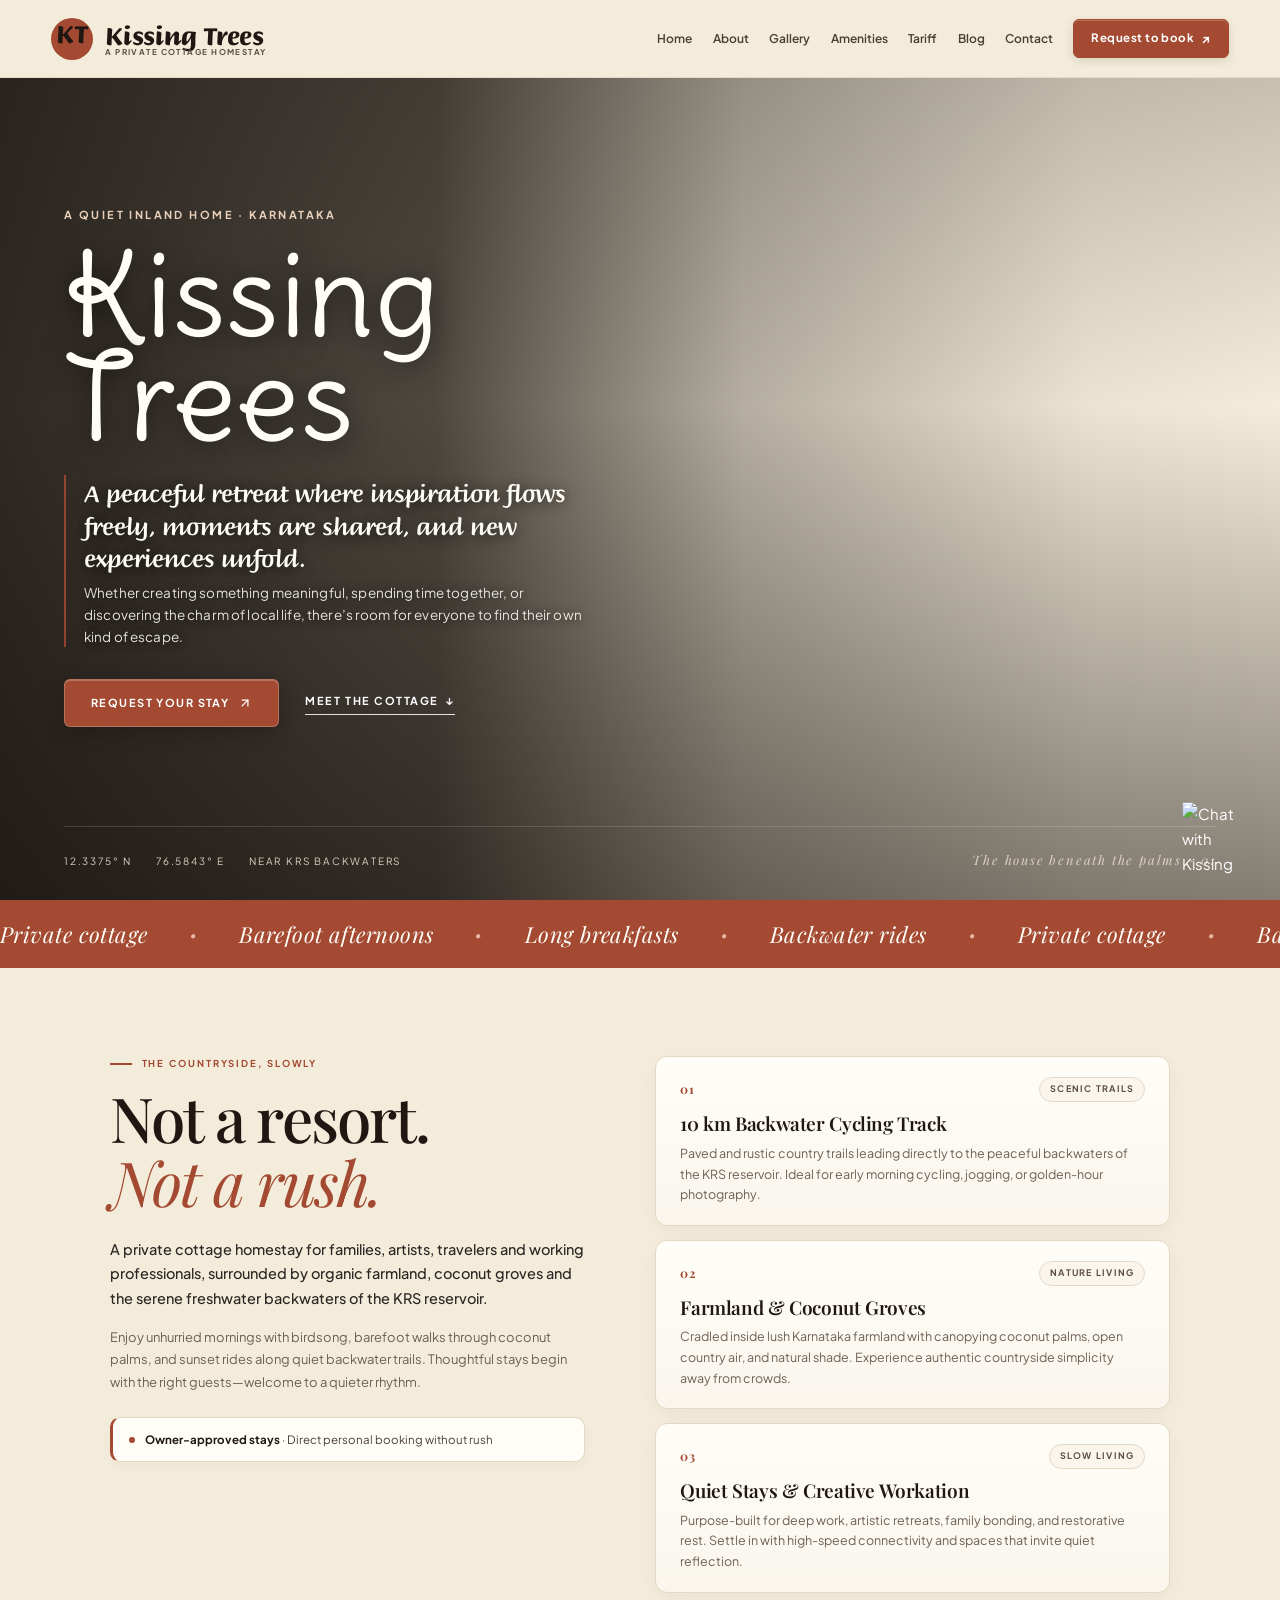
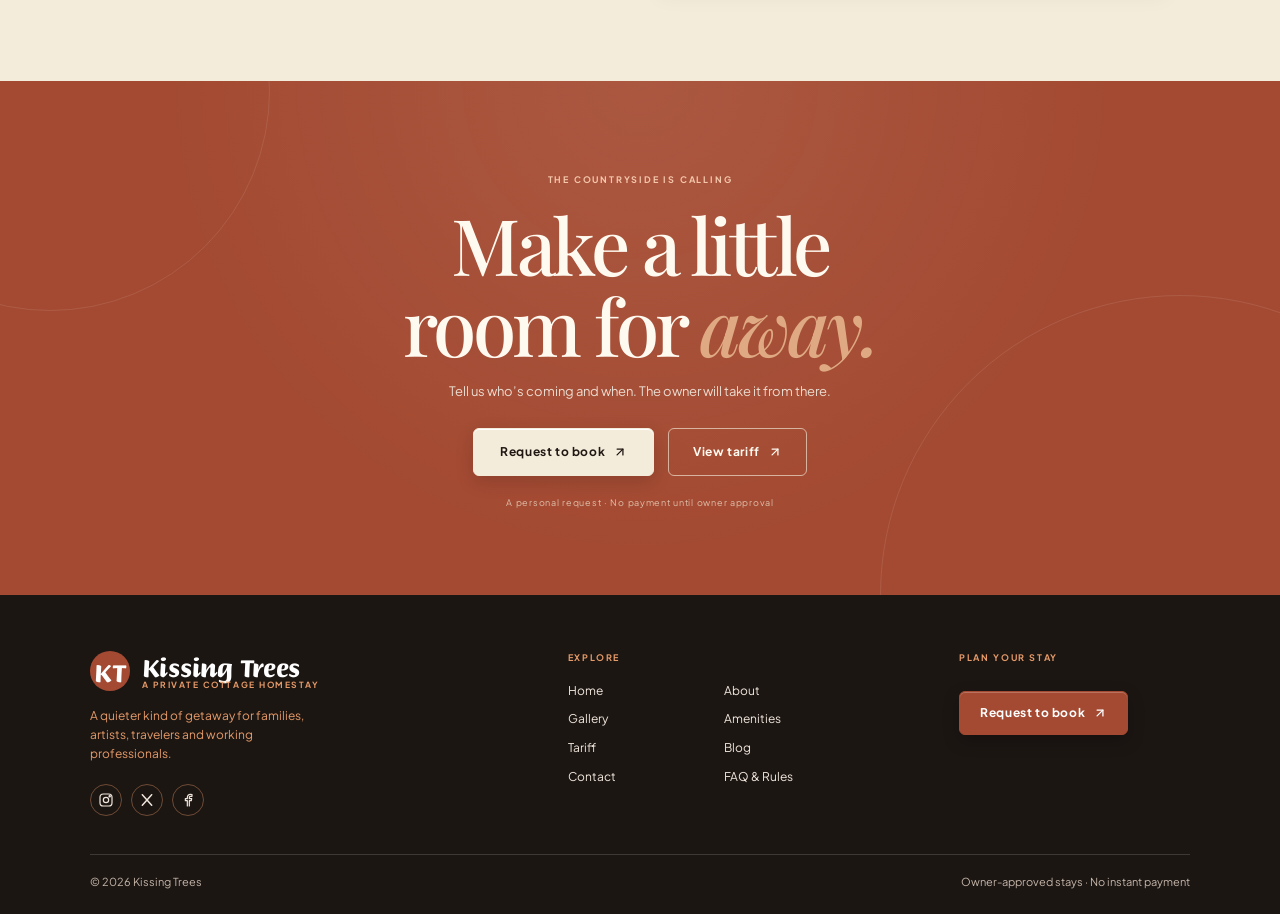
==== commit fc2ca985: "Refine home and about layouts, host placeholder, and sitewide buttons" ====
--- a/index.html
+++ b/index.html
@@ -94,7 +94,7 @@
           <div class="hero-actions">
             <a class="button button-terracotta" href="booking.html">
               REQUEST YOUR STAY
-              <span>↗</span>
+              <svg class="btn-arrow" width="14" height="14" viewBox="0 0 24 24" fill="none" stroke="currentColor" stroke-width="2.2" stroke-linecap="round" stroke-linejoin="round" aria-hidden="true"><line x1="7" y1="17" x2="17" y2="7"></line><polyline points="7 7 17 7 17 17"></polyline></svg>
             </a>
             <a class="text-link-underline" href="#the-countryside">
               MEET THE COTTAGE
@@ -164,31 +164,72 @@
       </section>
 
       <section class="intro-band" id="the-countryside">
-        <div class="intro-side">
-          <div class="side-rule"></div>
-          <span class="side-label">THE COUNTRYSIDE, SLOWLY</span>
-        </div>
         <div class="intro-main">
+          <div class="intro-eyebrow-row">
+            <span class="intro-rule" aria-hidden="true"></span>
+            <span class="side-label">THE COUNTRYSIDE, SLOWLY</span>
+          </div>
           <h2>
             Not a resort.
             <br />
             <em>Not a rush.</em>
           </h2>
-          <div class="intro-copy">
-            <p class="intro-lead">
-              A private cottage homestay for families, artists, travelers and
-              working professionals, surrounded by farmland, coconut groves and
-              the freshwater backwaters of the KRS reservoir. Enjoy the scenic
-              10 km cycling track to the backwaters, then settle in for a family
-              holiday, a creative retreat, a quiet workation or a few well-earned
-              days away.
-            </p>
-            <p class="quiet-note">
-              <span class="tiny-sun">✳</span>
-              Thoughtful stays begin with the right guests. Explore the house,
-              amenities and tariff, then send a personal request.
-            </p>
-          </div>
+          <p class="intro-lead">
+            A private cottage homestay for families, artists, travelers and
+            working professionals, surrounded by organic farmland, coconut
+            groves and the serene freshwater backwaters of the KRS reservoir.
+          </p>
+          <p class="intro-body">
+            Enjoy unhurried mornings with birdsong, barefoot walks through
+            coconut palms, and sunset rides along quiet backwater trails.
+            Thoughtful stays begin with the right guests—welcome to a quieter
+            rhythm.
+          </p>
+          <div class="quiet-note">
+            <span class="quiet-dot" aria-hidden="true"></span>
+            <span>
+              <strong>Owner-approved stays</strong> · Direct personal booking
+              without rush
+            </span>
+          </div>
+        </div>
+        <div class="intro-cards" aria-label="Cottage highlights">
+          <article class="intro-feature-card">
+            <div class="intro-card-head">
+              <span class="intro-card-num">01</span>
+              <span class="intro-card-tag">SCENIC TRAILS</span>
+            </div>
+            <h3>10 km Backwater Cycling Track</h3>
+            <p>
+              Paved and rustic country trails leading directly to the peaceful
+              backwaters of the KRS reservoir. Ideal for early morning cycling,
+              jogging, or golden-hour photography.
+            </p>
+          </article>
+          <article class="intro-feature-card">
+            <div class="intro-card-head">
+              <span class="intro-card-num">02</span>
+              <span class="intro-card-tag">NATURE LIVING</span>
+            </div>
+            <h3>Farmland &amp; Coconut Groves</h3>
+            <p>
+              Cradled inside lush Karnataka farmland with canopying coconut
+              palms, open country air, and natural shade. Experience authentic
+              countryside simplicity away from crowds.
+            </p>
+          </article>
+          <article class="intro-feature-card">
+            <div class="intro-card-head">
+              <span class="intro-card-num">03</span>
+              <span class="intro-card-tag">SLOW LIVING</span>
+            </div>
+            <h3>Quiet Stays &amp; Creative Workation</h3>
+            <p>
+              Purpose-built for deep work, artistic retreats, family bonding,
+              and restorative rest. Settle in with high-speed connectivity and
+              spaces that invite quiet reflection.
+            </p>
+          </article>
         </div>
       </section>
 
@@ -203,10 +244,16 @@
           <em>away.</em>
         </h2>
         <p>Tell us who’s coming and when. The owner will take it from there.</p>
-        <a class="button button-cream" href="booking.html">
-          Request to book
-          <span>↗</span>
-        </a>
+        <div class="closing-cta-actions">
+          <a class="button button-cream" href="booking.html">
+            Request to book
+            <svg class="btn-arrow" width="14" height="14" viewBox="0 0 24 24" fill="none" stroke="currentColor" stroke-width="2.2" stroke-linecap="round" stroke-linejoin="round" aria-hidden="true"><line x1="7" y1="17" x2="17" y2="7"></line><polyline points="7 7 17 7 17 17"></polyline></svg>
+          </a>
+          <a class="button button-outline-cream" href="pricing.html">
+            View tariff
+            <svg class="btn-arrow" width="14" height="14" viewBox="0 0 24 24" fill="none" stroke="currentColor" stroke-width="2.2" stroke-linecap="round" stroke-linejoin="round" aria-hidden="true"><line x1="7" y1="17" x2="17" y2="7"></line><polyline points="7 7 17 7 17 17"></polyline></svg>
+          </a>
+        </div>
         <span class="cta-footnote">
           A personal request · No payment until owner approval
         </span>
@@ -244,7 +291,7 @@
           <span class="footer-heading">PLAN YOUR STAY</span>
           <a class="button" href="booking.html">
             Request to book
-            <span>↗</span>
+            <svg class="btn-arrow" width="14" height="14" viewBox="0 0 24 24" fill="none" stroke="currentColor" stroke-width="2.2" stroke-linecap="round" stroke-linejoin="round" aria-hidden="true"><line x1="7" y1="17" x2="17" y2="7"></line><polyline points="7 7 17 7 17 17"></polyline></svg>
           </a>
         </div>
       </div>
